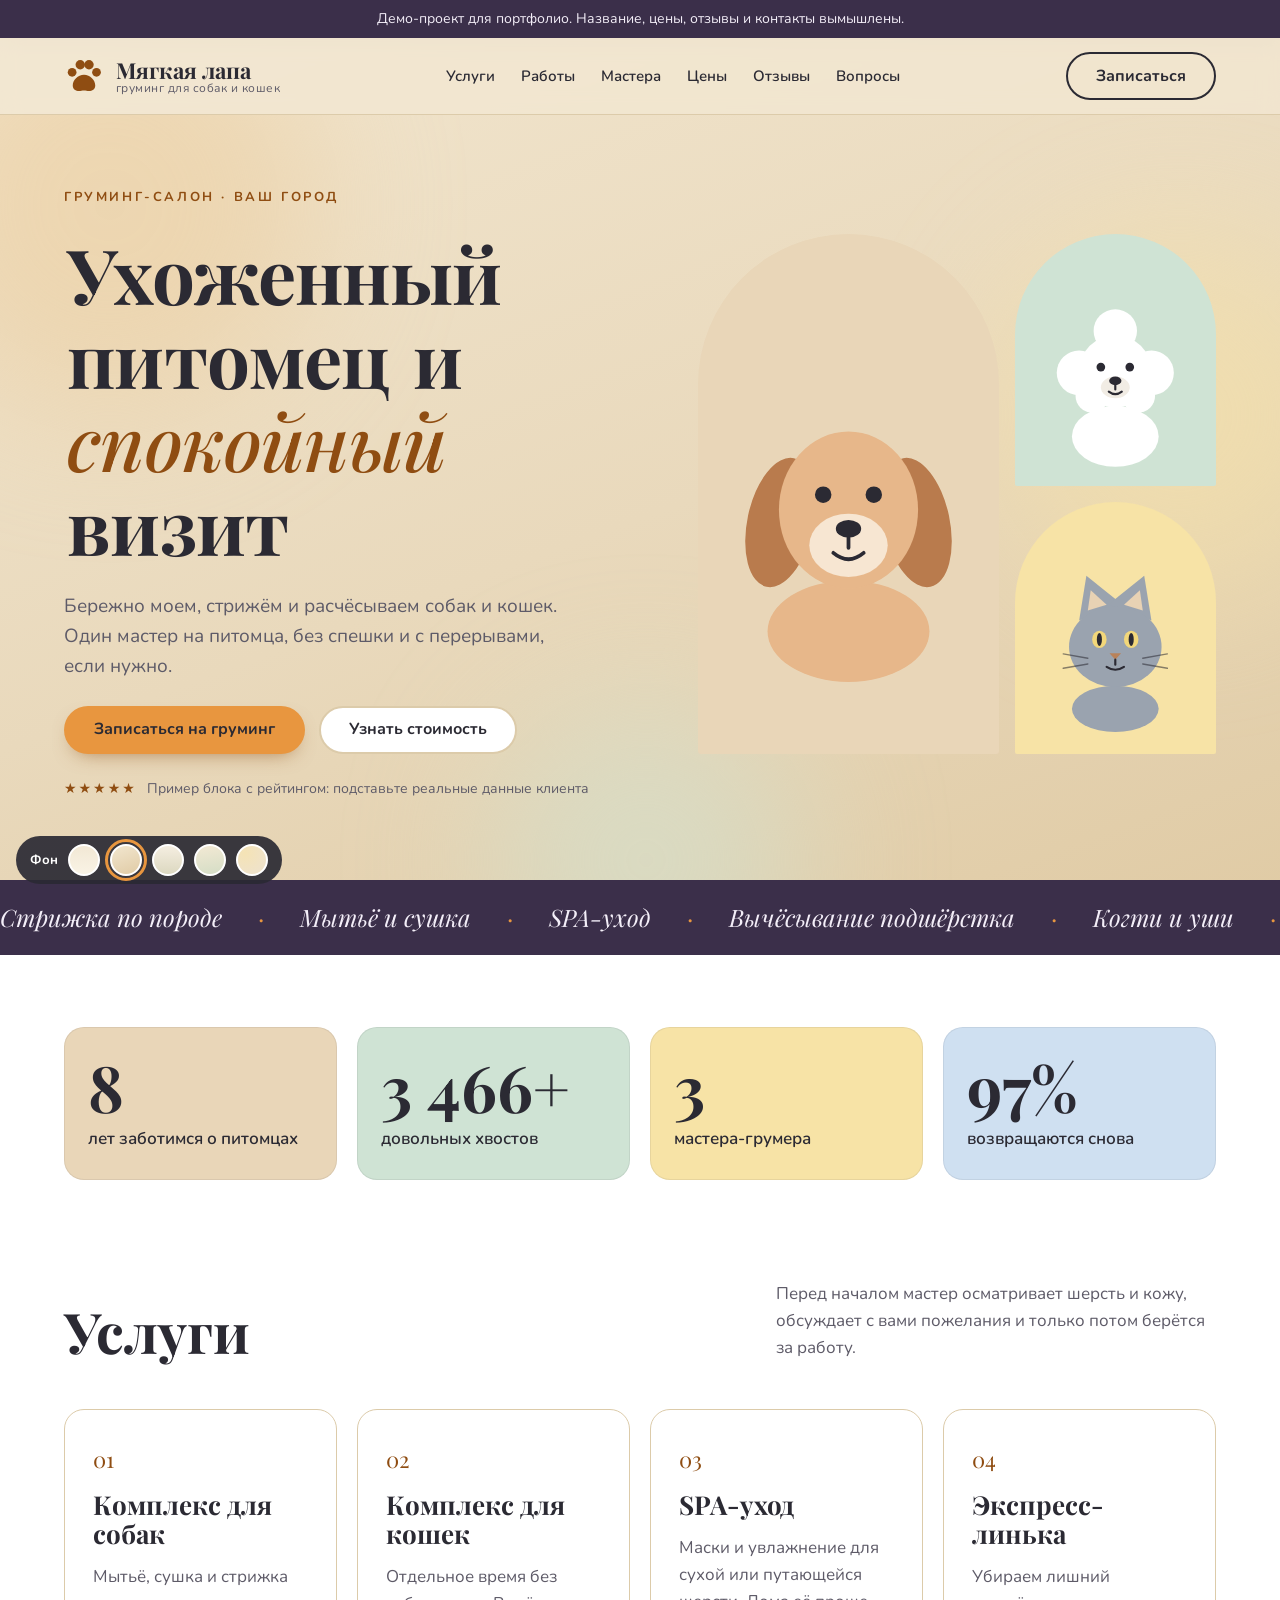
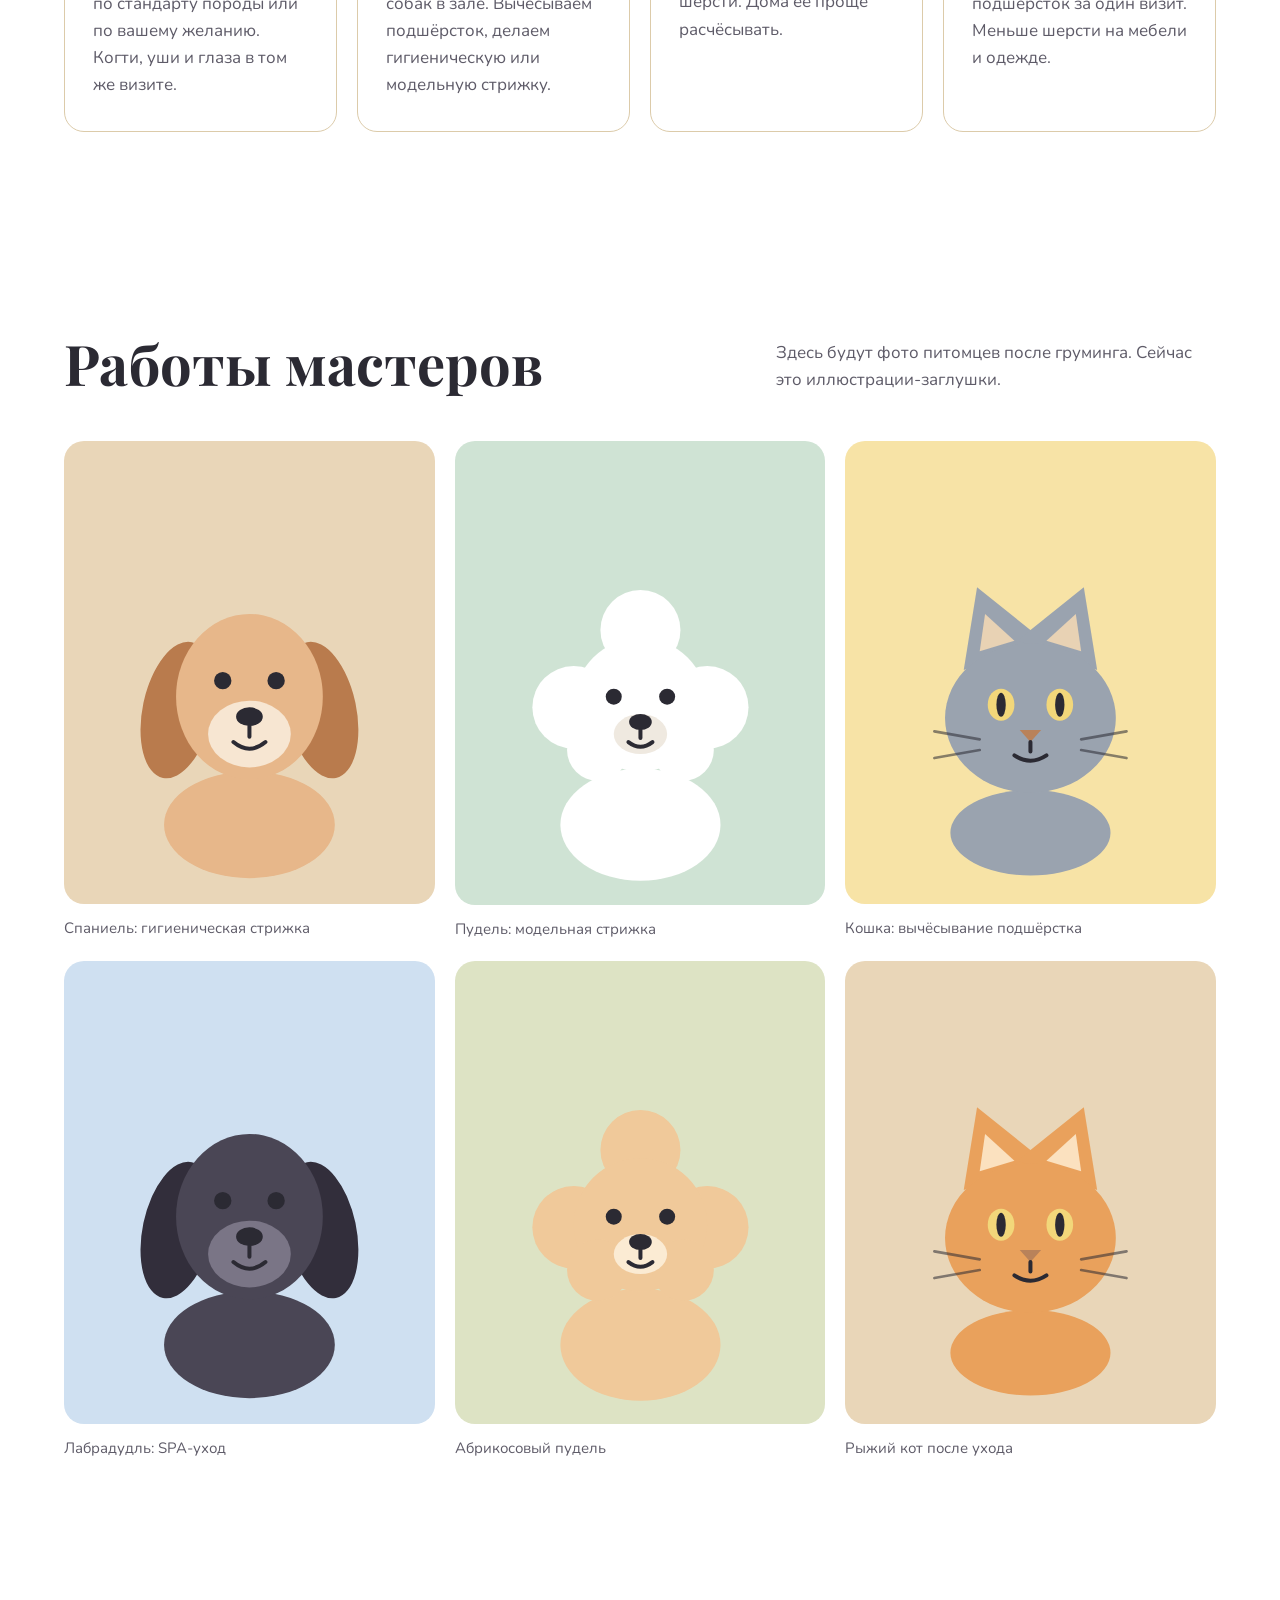
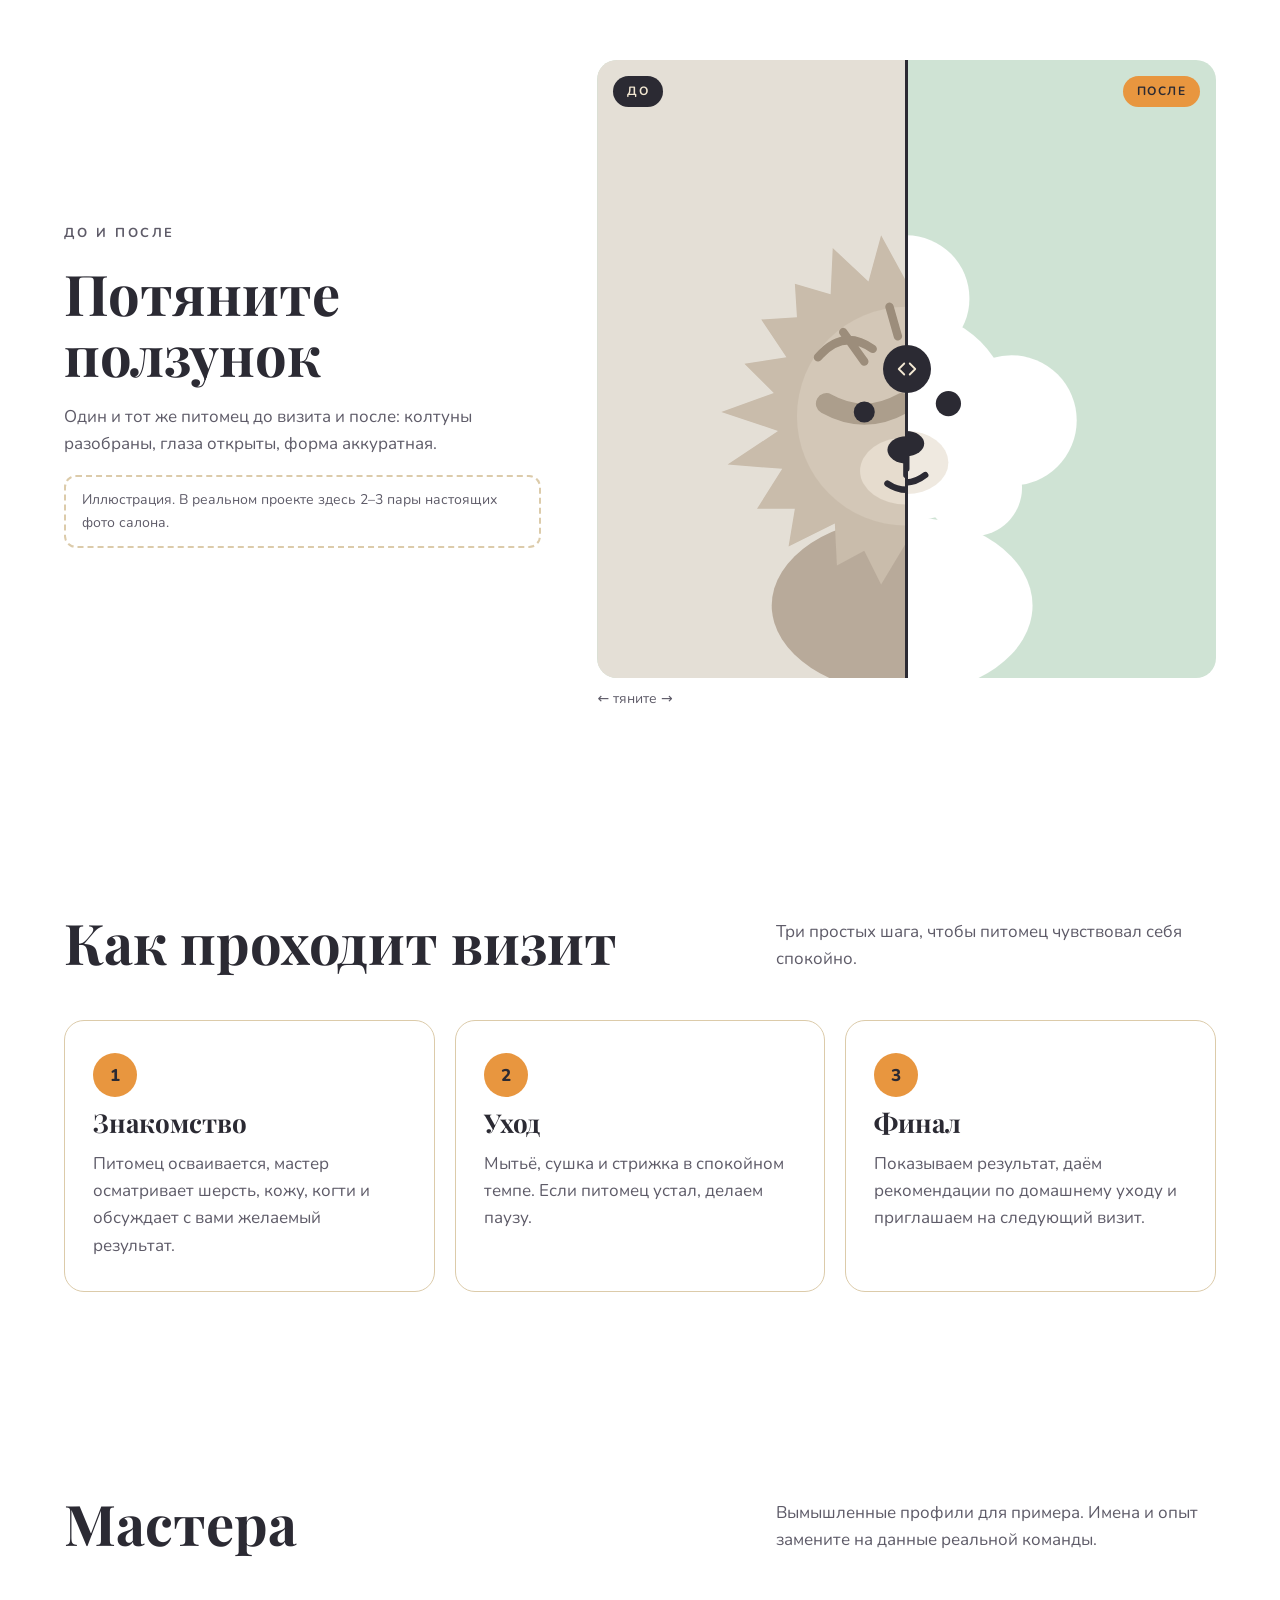
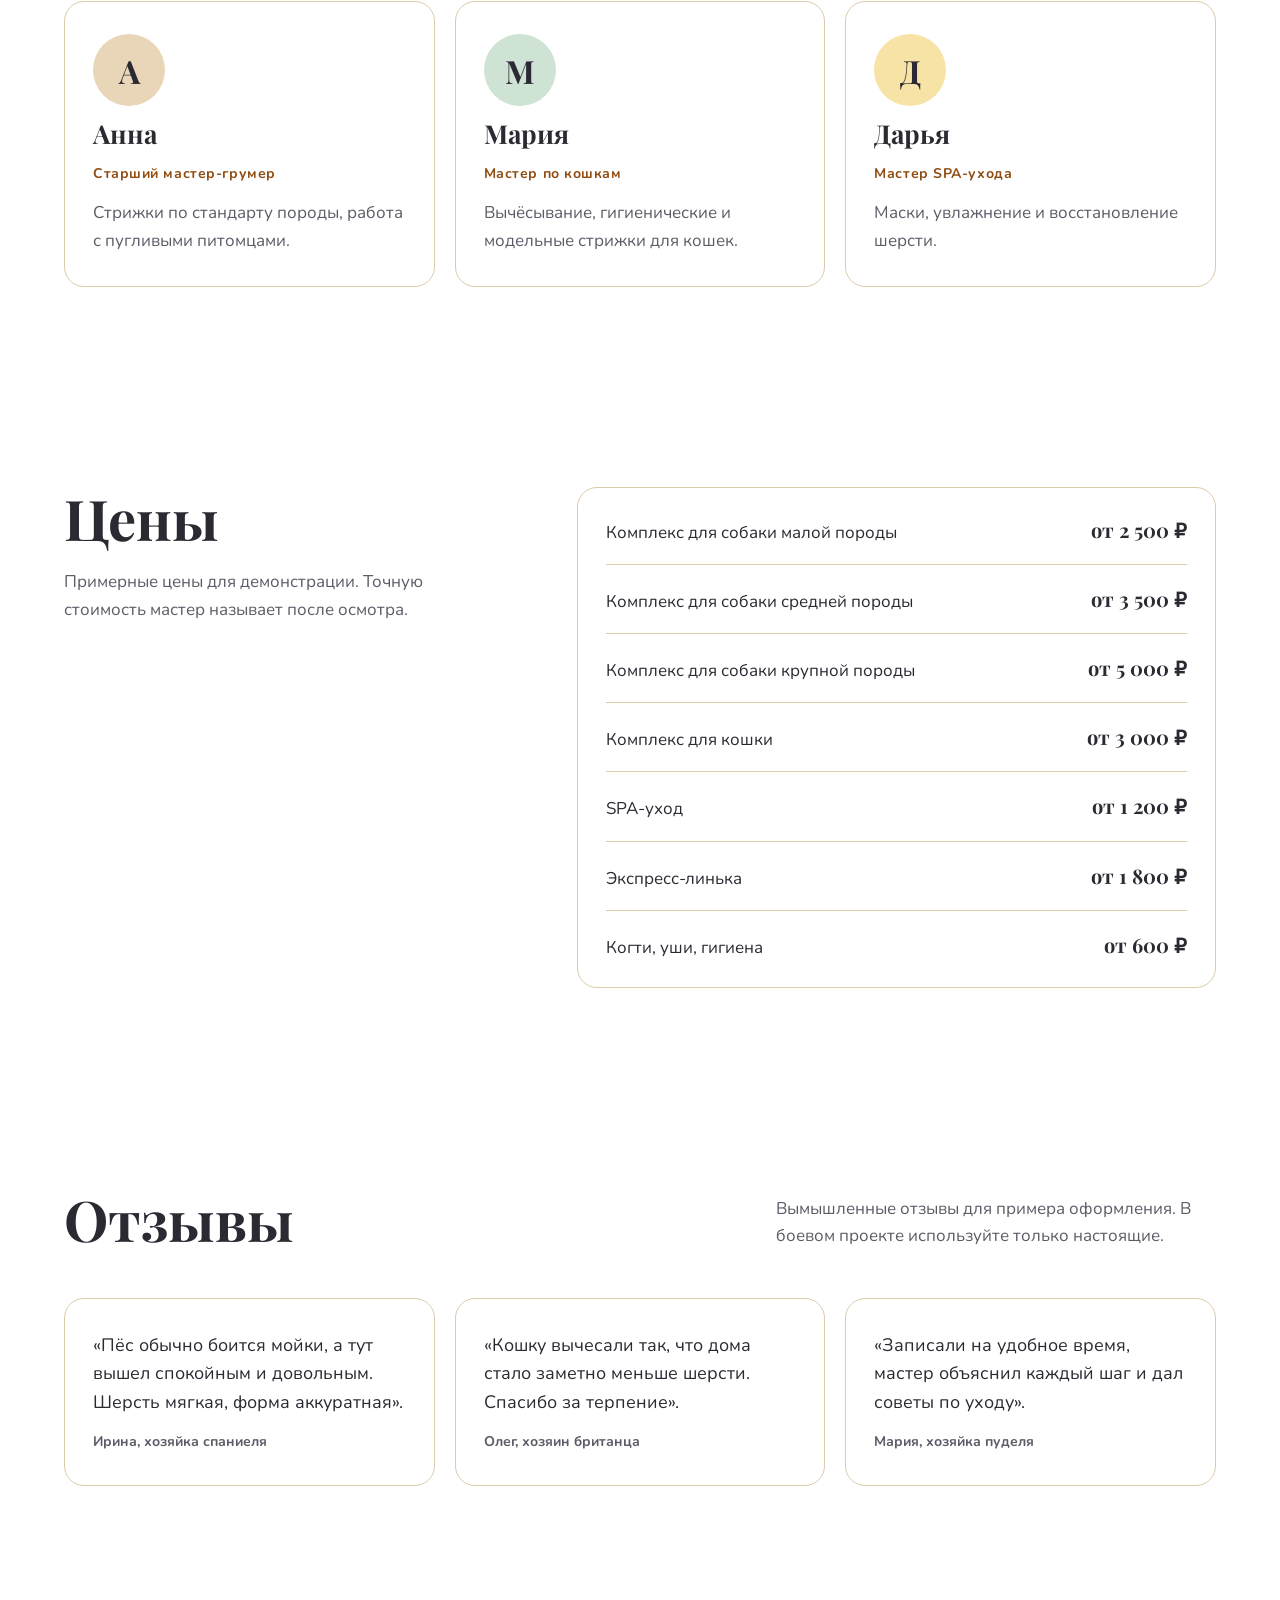
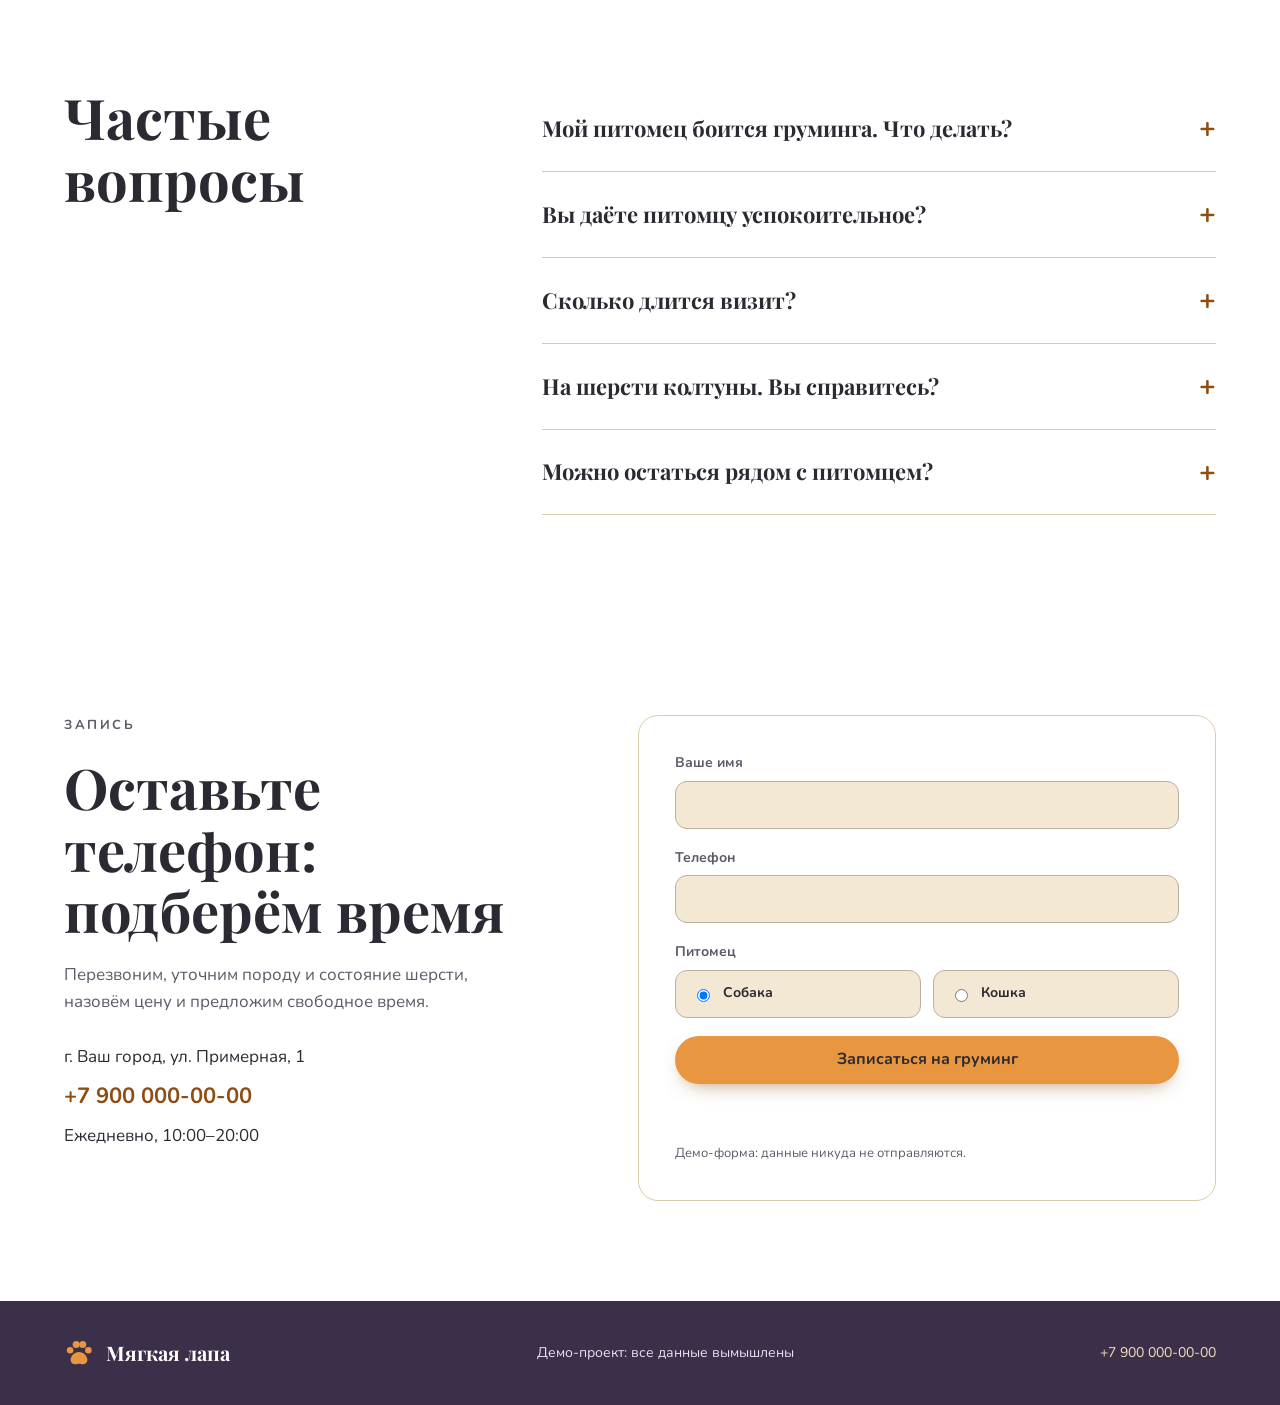
==== demo/index.html @ 80c2db79 "Убрать розовые оттенки: бежевая гамма, янтарный акцент, новые варианты фона Co-Authored-By: Claude S" ====
<!doctype html>
<html lang="ru">
<head>
<meta charset="utf-8">
<meta name="viewport" content="width=device-width, initial-scale=1">
<title>Мягкая лапа — груминг-салон (демо-проект)</title>
<meta name="description" content="Демо-проект: лендинг груминг-салона для собак и кошек. Все названия, цены и контакты вымышлены.">
<link rel="preconnect" href="https://fonts.googleapis.com">
<link rel="preconnect" href="https://fonts.gstatic.com" crossorigin>
<link href="https://fonts.googleapis.com/css2?family=Nunito:wght@400;600;700&family=Playfair+Display:ital,wght@0,500;0,700;1,500&display=swap" rel="stylesheet">
<script>document.documentElement.classList.add('js')</script>
<link rel="stylesheet" href="style.css">
</head>
<body>

<!-- Иллюстрации питомцев: подставьте свои фото вместо <svg><use> -->
<svg width="0" height="0" style="position:absolute" aria-hidden="true" focusable="false">
  <defs>
    <symbol id="pet-dog" viewBox="0 0 200 200">
      <ellipse cx="100" cy="192" rx="64" ry="40" style="fill:var(--fur)"/>
      <ellipse cx="46" cy="106" rx="26" ry="52" transform="rotate(12 46 106)" style="fill:var(--ear)"/>
      <ellipse cx="154" cy="106" rx="26" ry="52" transform="rotate(-12 154 106)" style="fill:var(--ear)"/>
      <ellipse cx="100" cy="96" rx="55" ry="62" style="fill:var(--fur)"/>
      <ellipse cx="100" cy="124" rx="31" ry="25" style="fill:var(--muzzle)"/>
      <circle class="eye" cx="80" cy="84" r="6.5" fill="#2B2A33"/>
      <circle class="eye" cx="120" cy="84" r="6.5" fill="#2B2A33"/>
      <ellipse cx="100" cy="111" rx="10" ry="7" fill="#2B2A33"/>
      <path d="M100 118v8M88 130q12 10 24 0" stroke="#2B2A33" stroke-width="3" fill="none" stroke-linecap="round"/>
    </symbol>

    <symbol id="pet-fluffy" viewBox="0 0 200 200">
      <ellipse cx="100" cy="192" rx="60" ry="42" style="fill:var(--fur)"/>
      <circle cx="50" cy="104" r="31" style="fill:var(--fur)"/>
      <circle cx="150" cy="104" r="31" style="fill:var(--fur)"/>
      <circle cx="100" cy="46" r="30" style="fill:var(--fur)"/>
      <circle cx="100" cy="102" r="50" style="fill:var(--fur)"/>
      <circle cx="68" cy="136" r="23" style="fill:var(--fur)"/>
      <circle cx="132" cy="136" r="23" style="fill:var(--fur)"/>
      <ellipse cx="100" cy="124" rx="20" ry="15" style="fill:var(--muzzle)"/>
      <circle class="eye" cx="80" cy="96" r="6" fill="#2B2A33"/>
      <circle class="eye" cx="120" cy="96" r="6" fill="#2B2A33"/>
      <ellipse cx="100" cy="115" rx="8.5" ry="6" fill="#2B2A33"/>
      <path d="M100 121v6M91 130q9 7 18 0" stroke="#2B2A33" stroke-width="3" fill="none" stroke-linecap="round"/>
    </symbol>

    <symbol id="pet-cat" viewBox="0 0 200 200">
      <ellipse cx="100" cy="198" rx="60" ry="32" style="fill:var(--fur)"/>
      <polygon points="50,76 60,14 110,54" style="fill:var(--fur)"/>
      <polygon points="150,76 140,14 90,54" style="fill:var(--fur)"/>
      <polygon points="62,62 66,34 88,54" style="fill:var(--muzzle)"/>
      <polygon points="138,62 134,34 112,54" style="fill:var(--muzzle)"/>
      <ellipse cx="100" cy="112" rx="64" ry="56" style="fill:var(--fur)"/>
      <ellipse class="eye" cx="78" cy="102" rx="10" ry="12" fill="#F2D77A"/>
      <ellipse class="eye" cx="122" cy="102" rx="10" ry="12" fill="#F2D77A"/>
      <ellipse class="eye" cx="78" cy="102" rx="3.5" ry="9" fill="#2B2A33"/>
      <ellipse class="eye" cx="122" cy="102" rx="3.5" ry="9" fill="#2B2A33"/>
      <polygon points="92,121 108,121 100,130" fill="#B9825A"/>
      <path d="M100 130v7M88 140q12 8 24 0" stroke="#2B2A33" stroke-width="3" fill="none" stroke-linecap="round"/>
      <path d="M62 128l-34-6M62 136l-34 6M138 128l34-6M138 136l34 6" stroke="#2B2A33" stroke-width="2" stroke-linecap="round" opacity=".55"/>
    </symbol>

    <!-- «До»: тот же пёсик, но лохматый и со спутанной шерстью -->
    <symbol id="pet-messy" viewBox="0 0 200 200">
      <ellipse cx="100" cy="192" rx="64" ry="42" fill="#B8AA9A"/>
      <polygon points="182,100 162,109 182,124 156,126 171,146 149,142 152,160 136,156 133,172 118,163 111,179 100,162 88,182 80,166 67,173 66,153 44,164 47,146 29,146 41,127 15,125 39,109 12,100 37,91 23,77 43,74 31,56 48,55 47,39 64,44 65,22 82,38 88,16 100,38 111,21 118,39 136,22 135,45 154,38 151,56 170,55 158,73 183,76 167,90" fill="#C9BCAB"/>
      <circle cx="100" cy="102" r="52" fill="#D3C7B7"/>
      <path d="M58 74q12-14 26-4M116 66q16-8 26 6M70 62l10 14M130 60l-8 16M92 50l4 14" stroke="#9C8D7B" stroke-width="4" fill="none" stroke-linecap="round"/>
      <ellipse cx="100" cy="128" rx="22" ry="16" fill="#E6DCCE"/>
      <path d="M62 96q18 10 36 0M104 96q18 10 36 0" stroke="#9C8D7B" stroke-width="10" fill="none" stroke-linecap="round" opacity=".7"/>
      <circle class="eye" cx="80" cy="100" r="5" fill="#2B2A33"/>
      <circle class="eye" cx="120" cy="100" r="5" fill="#2B2A33"/>
      <ellipse cx="100" cy="118" rx="9" ry="6.5" fill="#2B2A33"/>
      <path d="M100 124v6M91 134q9 6 18 0" stroke="#2B2A33" stroke-width="3" fill="none" stroke-linecap="round"/>
    </symbol>

    <symbol id="icon-paw" viewBox="0 0 64 64">
      <circle cx="13" cy="26" r="7"/><circle cx="26" cy="14" r="7.5"/><circle cx="40" cy="14" r="7.5"/><circle cx="52" cy="26" r="7"/>
      <path d="M32 30c-10 0-18 9-18 17 0 6 5 9 10 9 3 0 5-1 8-1s5 1 8 1c5 0 10-3 10-9 0-8-8-17-18-17z"/>
    </symbol>
  </defs>
</svg>

<div class="progress" id="progress" aria-hidden="true"></div>
<div class="demo-bar" role="note">Демо-проект для портфолио. Название, цены, отзывы и контакты вымышлены.</div>

<header class="site-header">
  <div class="container header-row">
    <a class="brand" href="#top" aria-label="Мягкая лапа — на главную">
      <svg class="brand-mark" width="40" height="40" aria-hidden="true"><use href="#icon-paw"/></svg>
      <span class="brand-text"><strong>Мягкая лапа</strong><small>груминг для собак и кошек</small></span>
    </a>
    <nav class="main-nav" aria-label="Основное меню">
      <a href="#services">Услуги</a>
      <a href="#gallery">Работы</a>
      <a href="#masters">Мастера</a>
      <a href="#prices">Цены</a>
      <a href="#reviews">Отзывы</a>
      <a href="#faq">Вопросы</a>
    </nav>
    <a class="btn btn-outline" href="#booking">Записаться</a>
  </div>
</header>

<main id="top">

<section class="hero">
  <div class="blobs" aria-hidden="true"><i></i><i></i><i></i></div>
  <div class="paws" aria-hidden="true"><svg class="paw p1"><use href="#icon-paw"/></svg><svg class="paw p2"><use href="#icon-paw"/></svg><svg class="paw p3"><use href="#icon-paw"/></svg><svg class="paw p4"><use href="#icon-paw"/></svg><svg class="paw p5"><use href="#icon-paw"/></svg></div>
  <div class="container hero-grid">
    <div class="hero-text">
      <p class="eyebrow">Груминг-салон · Ваш город</p>
      <h1 aria-label="Ухоженный питомец и спокойный визит"><span class="w" style="--i:0"><span>Ухоженный</span></span> <span class="w" style="--i:1"><span>питомец</span></span> <span class="w" style="--i:2"><span>и</span></span> <span class="w" style="--i:3"><em><span>спокойный</span></em></span> <span class="w" style="--i:4"><span>визит</span></span></h1>
      <p class="lead">Бережно моем, стрижём и расчёсываем собак и кошек. Один мастер на питомца, без спешки и с перерывами, если нужно.</p>
      <div class="hero-actions">
        <a class="btn btn-primary btn-pulse" href="#booking">Записаться на груминг</a>
        <a class="btn btn-ghost" href="#prices">Узнать стоимость</a>
      </div>
      <p class="rating"><span aria-hidden="true">★★★★★</span> Пример блока с рейтингом: подставьте реальные данные клиента</p>
    </div>
    <div class="hero-art" aria-hidden="true">
      <div class="arch arch-big" style="--bg:#E9D6B8;--fur:#E7B78A;--ear:#B97B4D;--muzzle:#F7E6D2"><svg><use href="#pet-dog"/></svg></div>
      <div class="arch arch-sm a1" style="--bg:#CFE3D4;--fur:#FFFFFF;--muzzle:#F1ECE4"><svg><use href="#pet-fluffy"/></svg></div>
      <div class="arch arch-sm a2" style="--bg:#F7E3A6;--fur:#9AA3AF;--muzzle:#E8D2B4"><svg><use href="#pet-cat"/></svg></div>
    </div>
  </div>
</section>

<div class="ticker" aria-hidden="true">
  <div class="ticker-track">
    <span>Стрижка по породе</span><i>·</i><span>Мытьё и сушка</span><i>·</i><span>SPA-уход</span><i>·</i><span>Вычёсывание подшёрстка</span><i>·</i><span>Когти и уши</span><i>·</i><span>Собаки и кошки</span><i>·</i>
    <span>Стрижка по породе</span><i>·</i><span>Мытьё и сушка</span><i>·</i><span>SPA-уход</span><i>·</i><span>Вычёсывание подшёрстка</span><i>·</i><span>Когти и уши</span><i>·</i><span>Собаки и кошки</span><i>·</i>
  </div>
</div>


<section class="stats" aria-label="Салон в цифрах">
  <div class="container stats-grid">
    <div class="stat reveal" style="--bg:#E9D6B8"><b data-count="8">8</b><span>лет заботимся о питомцах</span></div>
    <div class="stat reveal" style="--bg:#CFE3D4"><b data-count="3500" data-suffix="+">3500+</b><span>довольных хвостов</span></div>
    <div class="stat reveal" style="--bg:#F7E3A6"><b data-count="3">3</b><span>мастера-грумера</span></div>
    <div class="stat reveal" style="--bg:#CFE0F1"><b data-count="98" data-suffix="%">98%</b><span>возвращаются снова</span></div>
  </div>
</section>

<section id="services" class="section">
  <div class="container">
    <div class="section-head reveal">
      <h2>Услуги</h2>
      <p>Перед началом мастер осматривает шерсть и кожу, обсуждает с вами пожелания и только потом берётся за работу.</p>
    </div>
    <div class="cards">
      <article class="card tilt reveal"><span class="card-num">01</span><h3>Комплекс для собак</h3><p>Мытьё, сушка и стрижка по стандарту породы или по вашему желанию. Когти, уши и глаза в том же визите.</p></article>
      <article class="card tilt reveal"><span class="card-num">02</span><h3>Комплекс для кошек</h3><p>Отдельное время без собак в зале. Вычёсываем подшёрсток, делаем гигиеническую или модельную стрижку.</p></article>
      <article class="card tilt reveal"><span class="card-num">03</span><h3>SPA-уход</h3><p>Маски и увлажнение для сухой или путающейся шерсти. Дома её проще расчёсывать.</p></article>
      <article class="card tilt reveal"><span class="card-num">04</span><h3>Экспресс-линька</h3><p>Убираем лишний подшёрсток за один визит. Меньше шерсти на мебели и одежде.</p></article>
    </div>
  </div>
</section>

<section id="gallery" class="section section-tint">
  <div class="container">
    <div class="section-head reveal">
      <h2>Работы мастеров</h2>
      <p>Здесь будут фото питомцев после груминга. Сейчас это иллюстрации-заглушки.</p>
    </div>
    <div class="gallery">
      <figure class="work reveal"><div class="work-img tilt" style="--bg:#E9D6B8;--fur:#E7B78A;--ear:#B97B4D;--muzzle:#F7E6D2"><svg role="img" aria-label="Иллюстрация: рыжий спаниель"><use href="#pet-dog"/></svg></div><figcaption>Спаниель: гигиеническая стрижка</figcaption></figure>
      <figure class="work reveal"><div class="work-img tilt" style="--bg:#CFE3D4;--fur:#FFFFFF;--muzzle:#EFE9E0"><svg role="img" aria-label="Иллюстрация: белый пудель"><use href="#pet-fluffy"/></svg></div><figcaption>Пудель: модельная стрижка</figcaption></figure>
      <figure class="work reveal"><div class="work-img tilt" style="--bg:#F7E3A6;--fur:#9AA3AF;--muzzle:#E8D2B4"><svg role="img" aria-label="Иллюстрация: серая кошка"><use href="#pet-cat"/></svg></div><figcaption>Кошка: вычёсывание подшёрстка</figcaption></figure>
      <figure class="work reveal"><div class="work-img tilt" style="--bg:#CFE0F1;--fur:#4A4655;--ear:#322E3B;--muzzle:#7A7586"><svg role="img" aria-label="Иллюстрация: чёрный пёс"><use href="#pet-dog"/></svg></div><figcaption>Лабрадудль: SPA-уход</figcaption></figure>
      <figure class="work reveal"><div class="work-img tilt" style="--bg:#DDE3C4;--fur:#F0C99A;--muzzle:#FBEBD3"><svg role="img" aria-label="Иллюстрация: абрикосовый пудель"><use href="#pet-fluffy"/></svg></div><figcaption>Абрикосовый пудель</figcaption></figure>
      <figure class="work reveal"><div class="work-img tilt" style="--bg:#E9D6B8;--fur:#E9A15C;--muzzle:#FBE1BF"><svg role="img" aria-label="Иллюстрация: рыжая кошка"><use href="#pet-cat"/></svg></div><figcaption>Рыжий кот после ухода</figcaption></figure>
    </div>
  </div>
</section>

<section id="before-after" class="section">
  <div class="container ba-grid">
    <div class="ba-text reveal">
      <p class="eyebrow">До и после</p>
      <h2>Потяните ползунок</h2>
      <p>Один и тот же питомец до визита и после: колтуны разобраны, глаза открыты, форма аккуратная.</p>
      <p class="note">Иллюстрация. В реальном проекте здесь 2–3 пары настоящих фото салона.</p>
    </div>
    <div class="ba-wrap reveal">
      <div class="ba" id="ba">
        <div class="ba-layer" style="--bg:#CFE3D4;--fur:#FFFFFF;--muzzle:#EFE9E0"><svg aria-hidden="true"><use href="#pet-fluffy"/></svg></div>
        <span class="ba-tag ba-tag-after">После</span>
        <div class="ba-layer ba-before" id="ba-before" style="--bg:#E4DFD6"><svg aria-hidden="true"><use href="#pet-messy"/></svg></div>
        <span class="ba-tag ba-tag-before">До</span>
        <div class="ba-handle" id="ba-handle" aria-hidden="true"><span><svg width="22" height="22" viewBox="0 0 24 24" fill="none" stroke="currentColor" stroke-width="2" stroke-linecap="round" stroke-linejoin="round"><path d="M9 6l-6 6 6 6"/><path d="M15 6l6 6-6 6"/></svg></span></div>
        <input type="range" id="ba-range" min="0" max="100" value="50" aria-label="Сравнить до и после">
      </div>
      <p class="hint">← тяните →</p>
    </div>
  </div>
</section>

<section id="approach" class="section section-tint">
  <div class="container">
    <div class="section-head reveal">
      <h2>Как проходит визит</h2>
      <p>Три простых шага, чтобы питомец чувствовал себя спокойно.</p>
    </div>
    <ol class="steps">
      <li class="reveal"><span class="step-n">1</span><h3>Знакомство</h3><p>Питомец осваивается, мастер осматривает шерсть, кожу, когти и обсуждает с вами желаемый результат.</p></li>
      <li class="reveal"><span class="step-n">2</span><h3>Уход</h3><p>Мытьё, сушка и стрижка в спокойном темпе. Если питомец устал, делаем паузу.</p></li>
      <li class="reveal"><span class="step-n">3</span><h3>Финал</h3><p>Показываем результат, даём рекомендации по домашнему уходу и приглашаем на следующий визит.</p></li>
    </ol>
  </div>
</section>

<section id="masters" class="section">
  <div class="container">
    <div class="section-head reveal">
      <h2>Мастера</h2>
      <p>Вымышленные профили для примера. Имена и опыт замените на данные реальной команды.</p>
    </div>
    <div class="cards cards-3">
      <article class="person tilt reveal"><div class="avatar" style="--bg:#E9D6B8">А</div><h3>Анна</h3><p class="role">Старший мастер-грумер</p><p>Стрижки по стандарту породы, работа с пугливыми питомцами.</p></article>
      <article class="person tilt reveal"><div class="avatar" style="--bg:#CFE3D4">М</div><h3>Мария</h3><p class="role">Мастер по кошкам</p><p>Вычёсывание, гигиенические и модельные стрижки для кошек.</p></article>
      <article class="person tilt reveal"><div class="avatar" style="--bg:#F7E3A6">Д</div><h3>Дарья</h3><p class="role">Мастер SPA-ухода</p><p>Маски, увлажнение и восстановление шерсти.</p></article>
    </div>
  </div>
</section>

<section id="prices" class="section section-tint">
  <div class="container prices-grid">
    <div class="section-head reveal">
      <h2>Цены</h2>
      <p>Примерные цены для демонстрации. Точную стоимость мастер называет после осмотра.</p>
    </div>
    <div class="price-list reveal">
      <div class="price-row"><span>Комплекс для собаки малой породы</span><b>от 2 500 ₽</b></div>
      <div class="price-row"><span>Комплекс для собаки средней породы</span><b>от 3 500 ₽</b></div>
      <div class="price-row"><span>Комплекс для собаки крупной породы</span><b>от 5 000 ₽</b></div>
      <div class="price-row"><span>Комплекс для кошки</span><b>от 3 000 ₽</b></div>
      <div class="price-row"><span>SPA-уход</span><b>от 1 200 ₽</b></div>
      <div class="price-row"><span>Экспресс-линька</span><b>от 1 800 ₽</b></div>
      <div class="price-row"><span>Когти, уши, гигиена</span><b>от 600 ₽</b></div>
    </div>
  </div>
</section>

<section id="reviews" class="section">
  <div class="container">
    <div class="section-head reveal">
      <h2>Отзывы</h2>
      <p>Вымышленные отзывы для примера оформления. В боевом проекте используйте только настоящие.</p>
    </div>
    <div class="cards cards-3">
      <blockquote class="review tilt reveal"><p>«Пёс обычно боится мойки, а тут вышел спокойным и довольным. Шерсть мягкая, форма аккуратная».</p><footer>Ирина, хозяйка спаниеля</footer></blockquote>
      <blockquote class="review tilt reveal"><p>«Кошку вычесали так, что дома стало заметно меньше шерсти. Спасибо за терпение».</p><footer>Олег, хозяин британца</footer></blockquote>
      <blockquote class="review tilt reveal"><p>«Записали на удобное время, мастер объяснил каждый шаг и дал советы по уходу».</p><footer>Мария, хозяйка пуделя</footer></blockquote>
    </div>
  </div>
</section>

<section id="faq" class="section section-tint">
  <div class="container faq-grid">
    <div class="section-head reveal">
      <h2>Частые вопросы</h2>
    </div>
    <div class="faq reveal">
      <details><summary>Мой питомец боится груминга. Что делать?<span class="plus" aria-hidden="true">+</span></summary><p>Скажите об этом при записи. Мастер работает в спокойном темпе и делает паузы. Для пугливых питомцев можно сначала прийти познакомиться с залом.</p></details>
      <details><summary>Вы даёте питомцу успокоительное?<span class="plus" aria-hidden="true">+</span></summary><p>Нет. Если питомец сильно нервничает, мы остановимся и предложим перенести уход.</p></details>
      <details><summary>Сколько длится визит?<span class="plus" aria-hidden="true">+</span></summary><p>Зависит от породы, размера и состояния шерсти. Примерное время назовём при записи.</p></details>
      <details><summary>На шерсти колтуны. Вы справитесь?<span class="plus" aria-hidden="true">+</span></summary><p>Мастер оценит их при осмотре. Если расчесать без боли не получится, предложим короткую стрижку и заранее скажем стоимость.</p></details>
      <details><summary>Можно остаться рядом с питомцем?<span class="plus" aria-hidden="true">+</span></summary><p>На первом визите можно, если питомцу так спокойнее. Обсудим это при записи.</p></details>
    </div>
  </div>
</section>

<section id="booking" class="section">
  <div class="container booking-grid">
    <div class="booking-text reveal">
      <p class="eyebrow">Запись</p>
      <h2>Оставьте телефон: подберём время</h2>
      <p>Перезвоним, уточним породу и состояние шерсти, назовём цену и предложим свободное время.</p>
      <ul class="contacts">
        <li>г. Ваш город, ул. Примерная, 1</li>
        <li><a href="tel:+79000000000">+7 900 000-00-00</a></li>
        <li>Ежедневно, 10:00–20:00</li>
      </ul>
    </div>
    <form class="form reveal" id="booking-form" novalidate>
      <label>Ваше имя<input type="text" name="name" autocomplete="name"></label>
      <label>Телефон<input type="tel" name="phone" autocomplete="tel" required></label>
      <fieldset>
        <legend>Питомец</legend>
        <div class="radios">
          <label><input type="radio" name="pet" value="dog" checked> Собака</label>
          <label><input type="radio" name="pet" value="cat"> Кошка</label>
        </div>
      </fieldset>
      <button class="btn btn-primary" type="submit">Записаться на груминг</button>
      <p class="form-status" id="form-status" role="status" aria-live="polite"></p>
      <p class="fine">Демо-форма: данные никуда не отправляются.</p>
    </form>
  </div>
</section>

</main>

<footer class="site-footer">
  <div class="container footer-row">
    <span class="brand brand-footer"><svg width="30" height="30" aria-hidden="true"><use href="#icon-paw"/></svg><strong>Мягкая лапа</strong></span>
    <span>Демо-проект: все данные вымышлены</span>
    <a href="tel:+79000000000">+7 900 000-00-00</a>
  </div>
</footer>

<div class="bg-picker" role="group" aria-label="Выбор фона (временный)">
  <span>Фон</span>
  <button type="button" data-bg="1" aria-label="Фон 1: Овсянка" style="--sw:linear-gradient(180deg,#F2E8D5,#F9F3E5)"></button>
  <button type="button" data-bg="2" aria-label="Фон 2: Латте" style="--sw:linear-gradient(160deg,#F2E6CF,#E0CBA5)"></button>
  <button type="button" data-bg="3" aria-label="Фон 3: Лён" style="--sw:linear-gradient(180deg,#F5EEE1,#DCD8C0)"></button>
  <button type="button" data-bg="4" aria-label="Фон 4: Беж и оливка" style="--sw:linear-gradient(170deg,#F3E9D4,#D4DDC5)"></button>
  <button type="button" data-bg="5" aria-label="Фон 5: Сияние" style="--sw:radial-gradient(circle at 25% 25%,#F5E3B5,#EFE2C8 70%)"></button>
</div>

<script src="script.js"></script>
</body>
</html>
---- demo/style.css ----
:root {
  --cream: #F3E8D3;
  --tint: rgba(255, 255, 255, .4);
  --page-bg: linear-gradient(160deg, #F2E6CF 0%, #E9D9BC 55%, #E0CBA5 100%);
  --paper: #FFFFFF;
  --ink: #2B2A33;
  --muted: #5E5B68;
  --line: #DCCBAA;
  --coral: #E8963F;
  --coral-dark: #8F4D12;
  --plum: #3B2F4A;
  --radius: 20px;
  --font-body: 'Nunito', system-ui, -apple-system, 'Segoe UI', sans-serif;
  --font-head: 'Playfair Display', Georgia, serif;
}

/* Варианты фона: бежевая гамма + градиент (переключаются через data-bg на <html>) */
html[data-bg="1"] { --cream: #F5ECDA; --page-bg: linear-gradient(180deg, #F2E8D5 0%, #F9F3E5 50%, #EFE4CE 100%); }
html[data-bg="2"] { --cream: #F3E8D3; --page-bg: linear-gradient(160deg, #F2E6CF 0%, #E9D9BC 55%, #E0CBA5 100%); }
html[data-bg="3"] { --cream: #F5EEE1; --page-bg: linear-gradient(180deg, #F5EEE1 0%, #EBE3D0 55%, #DCD8C0 100%); }
html[data-bg="4"] { --cream: #F3EAD4; --page-bg: linear-gradient(170deg, #F3E9D4 0%, #E7E5CA 55%, #D4DDC5 100%); }
html[data-bg="5"] { --cream: #F2E7CF; --page-bg: radial-gradient(60% 45% at 12% 8%, #F5E3B5 0%, transparent 70%), radial-gradient(50% 40% at 92% 22%, #FBF4E2 0%, transparent 70%), radial-gradient(60% 50% at 70% 95%, #E5E7C8 0%, transparent 70%), #EFE2C8; }

* { box-sizing: border-box; }
html { scroll-behavior: smooth; scroll-padding-top: 80px; }
body {
  margin: 0;
  background: var(--page-bg);
  background-attachment: fixed;
  color: var(--ink);
  font-family: var(--font-body);
  font-size: 17px;
  line-height: 1.6;
  overflow-x: hidden;
}
img, svg { display: block; }
a { color: var(--coral-dark); text-decoration: none; }
a:hover { text-decoration: underline; }
h1, h2, h3 { font-family: var(--font-head); font-weight: 500; line-height: 1.1; margin: 0; }
p { margin: 0; }
:focus-visible { outline: 3px solid var(--plum); outline-offset: 3px; }

.container { max-width: 1200px; margin: 0 auto; padding: 0 24px; }

/* Плашка «демо» */
.demo-bar {
  background: var(--plum);
  color: #F3EEF8;
  text-align: center;
  font-size: 14px;
  padding: 8px 16px;
}

/* Шапка */
.site-header { background: color-mix(in srgb, var(--cream) 72%, transparent); backdrop-filter: blur(10px); -webkit-backdrop-filter: blur(10px); border-bottom: 1px solid var(--line); position: sticky; top: 0; z-index: 10; }
.header-row { display: flex; align-items: center; justify-content: space-between; gap: 20px; padding-top: 14px; padding-bottom: 14px; flex-wrap: wrap; }
.brand { display: inline-flex; align-items: center; gap: 12px; color: var(--ink); }
.brand:hover { text-decoration: none; }
.brand-mark, .brand-footer svg { fill: var(--coral-dark); }
.brand-text { display: flex; flex-direction: column; line-height: 1.1; }
.brand-text strong { font-family: var(--font-head); font-size: 22px; font-weight: 700; }
.brand-text small { font-size: 12px; color: var(--muted); letter-spacing: .04em; }
.main-nav { display: flex; gap: 26px; font-weight: 600; font-size: 15px; }
.main-nav a { color: var(--ink); }
.main-nav a:hover { color: var(--coral-dark); text-decoration: none; }

/* Кнопки */
.btn {
  display: inline-flex; align-items: center; justify-content: center;
  min-height: 48px; padding: 0 28px; border-radius: 999px;
  font: inherit; font-weight: 700; font-size: 16px; cursor: pointer;
  border: 2px solid transparent;
  transition: transform .15s ease, box-shadow .25s ease, background-color .2s ease;
}
.btn:hover { text-decoration: none; transform: translateY(-2px); }
.btn:active { transform: translateY(0) scale(.98); }
.btn-primary { background: var(--coral); color: var(--ink); box-shadow: 0 8px 20px -10px rgba(143, 77, 18, .7); }
.btn-primary:hover { box-shadow: 0 12px 26px -10px rgba(143, 77, 18, .8); }
.btn-outline { border-color: var(--ink); color: var(--ink); background: transparent; }
.btn-outline:hover { background: var(--ink); color: var(--cream); }
.btn-ghost { border-color: var(--line); color: var(--ink); background: var(--paper); }
.btn-ghost:hover { border-color: var(--ink); }

/* Hero */
.hero { padding: 72px 0 80px; }
.hero-grid { display: flex; flex-wrap: wrap; align-items: center; gap: 56px; }
.hero-text { flex: 1 1 440px; min-width: 0; display: flex; flex-direction: column; gap: 24px; }
.eyebrow { font-size: 13px; letter-spacing: .2em; text-transform: uppercase; font-weight: 700; color: var(--coral-dark); }
.hero h1 { font-size: clamp(42px, 6vw, 76px); font-weight: 700; letter-spacing: -.01em; }
.hero h1 em { color: var(--coral-dark); font-style: italic; font-weight: 500; }
.lead { font-size: 19px; color: var(--muted); max-width: 520px; }
.hero-actions { display: flex; flex-wrap: wrap; gap: 14px; }
.rating { font-size: 14px; color: var(--muted); }
.rating span { color: var(--coral-dark); letter-spacing: 2px; margin-right: 6px; }

.hero-art { flex: 1 1 380px; min-width: 0; display: grid; grid-template-columns: 3fr 2fr; grid-template-rows: 1fr 1fr; gap: 16px; height: 520px; }
.arch { background: var(--bg); border-radius: 999px 999px var(--radius) var(--radius); overflow: hidden; display: flex; align-items: flex-end; justify-content: center; padding: 14% 8% 0; }
.arch svg { width: 100%; height: 100%; }
.arch-big { grid-row: 1 / 3; }
.arch-sm { padding: 10% 14% 0; }

/* Бегущая строка */
.ticker { background: var(--plum); color: #F3EEF8; overflow: hidden; padding: 18px 0; }
.ticker-track { display: flex; width: max-content; gap: 36px; font-family: var(--font-head); font-style: italic; font-size: 24px; white-space: nowrap; animation: ticker 45s linear infinite; }
.ticker-track i { color: var(--coral); font-style: normal; }
.ticker:hover .ticker-track { animation-play-state: paused; }
@keyframes ticker { to { transform: translateX(-50%); } }

/* Секции */
.section { padding: 100px 0; }
.section-tint { background: var(--tint); }
.section-head { display: flex; flex-wrap: wrap; justify-content: space-between; align-items: flex-end; gap: 20px 40px; margin-bottom: 48px; }
.section-head h2, .ba-text h2, .booking-text h2 { font-size: clamp(36px, 4.6vw, 56px); font-weight: 700; }
.section-head p { max-width: 440px; color: var(--muted); }

.cards { display: grid; grid-template-columns: repeat(4, minmax(0, 1fr)); gap: 20px; }
.cards-3 { grid-template-columns: repeat(3, minmax(0, 1fr)); }
.card, .person, .review {
  background: var(--paper); border: 1px solid var(--line); border-radius: var(--radius);
  padding: 32px 28px; display: flex; flex-direction: column; gap: 14px;
  transition: transform .3s ease, box-shadow .3s ease;
}
.card:hover, .person:hover, .review:hover { transform: translateY(-5px); box-shadow: 0 22px 34px -26px rgba(43, 42, 51, .5); }
.card-num { font-family: var(--font-head); font-size: 22px; color: var(--coral-dark); }
.card h3, .person h3 { font-size: 26px; font-weight: 700; }
.card p, .person p, .review p { color: var(--muted); }

/* Галерея */
.gallery { display: grid; grid-template-columns: repeat(3, minmax(0, 1fr)); gap: 20px; }
.work { margin: 0; display: flex; flex-direction: column; gap: 12px; }
.work-img { background: var(--bg); border-radius: var(--radius); aspect-ratio: 4 / 5; overflow: hidden; display: flex; align-items: flex-end; justify-content: center; padding: 16% 14% 0; }
.work-img svg { width: 100%; height: 100%; transition: transform .6s cubic-bezier(.2, .8, .2, 1); }
.work:hover .work-img svg { transform: scale(1.06); }
.work figcaption { font-size: 15px; color: var(--muted); }

/* До / после */
.ba-grid { display: flex; flex-wrap: wrap; align-items: center; gap: 56px; }
.ba-text { flex: 1 1 340px; min-width: 0; display: flex; flex-direction: column; gap: 18px; }
.ba-text p { color: var(--muted); }
.note { padding: 12px 16px; border: 2px dashed var(--line); border-radius: 12px; font-size: 14px; }
.ba-wrap { flex: 1.3 1 440px; min-width: 0; }
.ba { position: relative; aspect-ratio: 1 / 1; border-radius: var(--radius); overflow: hidden; user-select: none; }
.ba-layer { position: absolute; inset: 0; background: var(--bg); display: flex; align-items: flex-end; justify-content: center; padding: 14% 16% 0; }
.ba-layer svg { width: 100%; height: 100%; }
.ba-before { clip-path: inset(0 50% 0 0); }
.ba-tag { position: absolute; top: 16px; padding: 6px 14px; border-radius: 999px; font-size: 12px; font-weight: 700; letter-spacing: .12em; text-transform: uppercase; }
.ba-tag-after { right: 16px; background: var(--coral); color: var(--ink); }
.ba-tag-before { left: 16px; background: var(--ink); color: var(--cream); }
.ba-handle { position: absolute; top: 0; bottom: 0; left: 50%; width: 3px; margin-left: -1.5px; background: var(--ink); pointer-events: none; }
.ba-handle span { position: absolute; top: 50%; left: 50%; width: 48px; height: 48px; margin: -24px 0 0 -24px; border-radius: 50%; background: var(--ink); color: var(--cream); display: grid; place-items: center; }
.ba input[type=range] { position: absolute; inset: 0; width: 100%; height: 100%; margin: 0; opacity: 0; cursor: ew-resize; }
.ba:focus-within { outline: 3px solid var(--plum); outline-offset: 3px; }
.hint { margin-top: 10px; font-size: 14px; color: var(--muted); }

/* Шаги */
.steps { list-style: none; margin: 0; padding: 0; display: grid; grid-template-columns: repeat(3, minmax(0, 1fr)); gap: 20px; }
.steps li { background: var(--paper); border: 1px solid var(--line); border-radius: var(--radius); padding: 32px 28px; display: flex; flex-direction: column; gap: 12px; }
.steps h3 { font-size: 26px; font-weight: 700; }
.steps p { color: var(--muted); }
.step-n { width: 44px; height: 44px; border-radius: 50%; background: var(--coral); color: var(--ink); display: grid; place-items: center; font-weight: 800; }

/* Мастера */
.avatar { width: 72px; height: 72px; border-radius: 50%; background: var(--bg); display: grid; place-items: center; font-family: var(--font-head); font-size: 32px; font-weight: 700; }
.role { font-weight: 700; color: var(--coral-dark) !important; font-size: 14px; letter-spacing: .04em; }

/* Цены */
.prices-grid { display: grid; grid-template-columns: minmax(0, 1fr) minmax(0, 1.4fr); gap: 56px; align-items: start; }
.prices-grid .section-head { flex-direction: column; align-items: flex-start; margin: 0; }
.price-list { background: var(--paper); border: 1px solid var(--line); border-radius: var(--radius); padding: 8px 28px; }
.price-row { display: flex; justify-content: space-between; align-items: baseline; gap: 20px; padding: 18px 0; border-bottom: 1px solid var(--line); }
.price-row:last-child { border-bottom: 0; }
.price-row b { white-space: nowrap; font-family: var(--font-head); font-size: 20px; }

/* Отзывы */
.review { margin: 0; justify-content: space-between; }
.review p { color: var(--ink); font-size: 18px; }
.review footer { font-size: 14px; color: var(--muted); font-weight: 700; }

/* FAQ */
.faq-grid { display: grid; grid-template-columns: minmax(0, 1fr) minmax(0, 1.6fr); gap: 56px; align-items: start; }
.faq-grid .section-head { margin: 0; }
.faq details { border-bottom: 1px solid var(--line); }
.faq summary { list-style: none; cursor: pointer; min-height: 48px; padding: 20px 0; display: flex; justify-content: space-between; align-items: center; gap: 20px; font-family: var(--font-head); font-size: 22px; font-weight: 700; }
.faq summary::-webkit-details-marker { display: none; }
.faq .plus { color: var(--coral-dark); font-family: var(--font-body); font-size: 28px; transition: transform .25s ease; }
.faq details[open] .plus { transform: rotate(45deg); }
.faq details p { color: var(--muted); padding: 0 0 20px; }

/* Запись */
.booking-grid { display: flex; flex-wrap: wrap; gap: 56px; }
.booking-text { flex: 1 1 380px; min-width: 0; display: flex; flex-direction: column; gap: 20px; }
.booking-text p { color: var(--muted); max-width: 440px; }
.contacts { list-style: none; margin: 8px 0 0; padding: 0; display: flex; flex-direction: column; gap: 8px; }
.contacts a { font-size: 22px; font-weight: 700; }
.form { flex: 1 1 440px; min-width: 0; display: flex; flex-direction: column; gap: 18px; padding: 36px; background: var(--paper); border: 1px solid var(--line); border-radius: var(--radius); }
.form label { display: flex; flex-direction: column; gap: 6px; font-size: 14px; font-weight: 700; color: var(--muted); }
.form input[type=text], .form input[type=tel] { min-height: 48px; padding: 0 16px; border: 1px solid #BDB19D; border-radius: 12px; background: var(--cream); font: inherit; color: var(--ink); }
.form fieldset { margin: 0; padding: 0; border: 0; }
.form legend { padding: 0 0 6px; font-size: 14px; font-weight: 700; color: var(--muted); }
.radios { display: flex; flex-wrap: wrap; gap: 12px; }
.radios label { flex: 1 1 140px; min-height: 48px; flex-direction: row; align-items: center; gap: 10px; padding: 0 16px; border: 1px solid #BDB19D; border-radius: 12px; background: var(--cream); color: var(--ink); cursor: pointer; }
.form-status { min-height: 1.4em; font-weight: 700; color: var(--coral-dark); }
.fine { font-size: 13px; color: var(--muted); }

/* Подвал */
.site-footer { background: var(--plum); color: #E9E2F2; font-size: 14px; }
.site-footer a { color: #F5DFB8; }
.footer-row { display: flex; flex-wrap: wrap; justify-content: space-between; align-items: center; gap: 16px; padding-top: 36px; padding-bottom: 36px; }
.brand-footer { color: #fff; }
.brand-footer svg { fill: var(--coral); }
.brand-footer strong { font-family: var(--font-head); font-size: 20px; }

/* ===== Анимация ===== */

/* Индикатор прокрутки */
.progress { position: fixed; top: 0; left: 0; right: 0; height: 4px; z-index: 30; background: var(--coral); transform: scaleX(var(--p, 0)); transform-origin: left; }

/* Шапка при прокрутке */
.site-header { transition: box-shadow .3s ease, background-color .3s ease; }
.site-header.scrolled { background: color-mix(in srgb, var(--cream) 88%, transparent); box-shadow: 0 14px 30px -24px rgba(43, 42, 51, .6); }
.header-row { transition: padding .3s ease; }
.site-header.scrolled .header-row { padding-top: 8px; padding-bottom: 8px; }

/* Появление блоков при прокрутке (ступенчато через --d) */
.js .reveal {
  opacity: 0; translate: 0 40px; scale: .97;
  transition: opacity .8s ease var(--d, 0ms), translate .9s cubic-bezier(.2, .8, .2, 1) var(--d, 0ms), scale .9s cubic-bezier(.2, .8, .2, 1) var(--d, 0ms), transform .3s ease, box-shadow .3s ease;
}
.js .reveal.in { opacity: 1; translate: 0 0; scale: 1; }

/* Первый экран: слова заголовка, текст, арки */
.hero { position: relative; overflow: hidden; }
.hero .container { position: relative; z-index: 1; }
.w { display: inline-block; overflow: hidden; vertical-align: bottom; padding: 0 .04em .12em; margin-bottom: -.12em; }
.w > span, .w > em > span { display: inline-block; transform: translateY(115%); animation: wordUp .9s cubic-bezier(.2, .8, .2, 1) forwards; animation-delay: calc(var(--i) * .1s + .15s); }
.hero-text > :not(h1) { animation: fadeUp .8s ease backwards; }
.hero-text > :nth-child(1) { animation-delay: .05s; }
.hero-text > :nth-child(3) { animation-delay: .65s; }
.hero-text > :nth-child(4) { animation-delay: .8s; }
.hero-text > :nth-child(5) { animation-delay: .95s; }
@keyframes wordUp { to { transform: none; } }
@keyframes fadeUp { from { opacity: 0; transform: translateY(18px); } }

.arch { animation: popIn 1s cubic-bezier(.2, .8, .2, 1) backwards, float 6s ease-in-out 1.1s infinite; }
.arch-big { animation-delay: .2s, 1.3s; animation-duration: 1s, 7s; }
.arch.a1 { animation-delay: .4s, 1.5s; animation-duration: 1s, 5.5s; }
.arch.a2 { animation-delay: .6s, 1.9s; animation-duration: 1s, 6.5s; animation-direction: normal, reverse; }
.arch svg { transform-origin: 50% 100%; animation: sway 5s ease-in-out infinite; }
.a1 svg { animation-delay: -1.5s; }
.a2 svg { animation-delay: -3s; }
@keyframes popIn { from { opacity: 0; transform: translateY(50px) scale(.9); } }
@keyframes float { 0%, 100% { transform: translateY(0); } 50% { transform: translateY(-14px); } }
@keyframes sway { 0%, 100% { transform: rotate(-2.5deg); } 50% { transform: rotate(2.5deg); } }

/* Мягкие пятна и лапки на фоне */
.blobs i { position: absolute; border-radius: 50%; filter: blur(70px); opacity: .5; animation: drift 16s ease-in-out infinite alternate; }
.blobs i:nth-child(1) { width: 420px; height: 420px; background: #EBCB9A; top: -120px; left: -100px; }
.blobs i:nth-child(2) { width: 360px; height: 360px; background: #F7E3A6; top: 120px; right: -80px; animation-delay: -5s; }
.blobs i:nth-child(3) { width: 320px; height: 320px; background: #CFE3D4; bottom: -140px; left: 38%; animation-delay: -9s; }
@keyframes drift { to { transform: translate(60px, 40px) scale(1.15); } }
.paws { position: absolute; inset: 0; pointer-events: none; }
.paw { position: absolute; width: 34px; height: 34px; fill: var(--coral); opacity: 0; animation: rise 14s linear infinite; }
.p1 { left: 6%;  animation-delay: 0s; }
.p2 { left: 28%; animation-delay: -4s; width: 24px; height: 24px; }
.p3 { left: 52%; animation-delay: -8s; }
.p4 { left: 74%; animation-delay: -2s; width: 28px; height: 28px; }
.p5 { left: 92%; animation-delay: -10s; width: 22px; height: 22px; }
@keyframes rise { 0% { transform: translateY(110%) rotate(-20deg); opacity: 0; } 10% { opacity: .35; } 90% { opacity: .35; } 100% { transform: translateY(-640px) rotate(25deg); opacity: 0; } }
.paws .paw { top: 100%; }

/* Цифры */
.stats { padding: 72px 0 0; }
.stats-grid { display: grid; grid-template-columns: repeat(4, minmax(0, 1fr)); gap: 20px; }
.stat { background: var(--bg); box-shadow: inset 0 0 0 1px rgba(43, 42, 51, .08); border-radius: var(--radius); padding: 28px 24px; display: flex; flex-direction: column; gap: 6px; transition: transform .3s ease; }
.stat:hover { transform: translateY(-6px) rotate(-1deg); }
.stat b { font-family: var(--font-head); font-size: clamp(44px, 5vw, 68px); line-height: 1; font-weight: 700; }
.stat span { color: var(--ink); font-weight: 600; }

/* Кнопки: блик и пульсация */
.btn-primary { position: relative; overflow: hidden; isolation: isolate; }
.btn-primary::after { content: ""; position: absolute; inset: 0; z-index: -1; background: linear-gradient(100deg, transparent 30%, rgba(255, 255, 255, .6) 50%, transparent 70%); transform: translateX(-110%); transition: transform .6s ease; }
.btn-primary:hover::after, .btn-primary:focus-visible::after { transform: translateX(110%); }
.btn-pulse { animation: pulseRing 2.8s ease-out 1.8s infinite; }
.btn-pulse:hover { animation: none; }
@keyframes pulseRing { 0% { box-shadow: 0 0 0 0 rgba(232, 150, 63, .55); } 70% { box-shadow: 0 0 0 18px rgba(232, 150, 63, 0); } 100% { box-shadow: 0 0 0 0 rgba(232, 150, 63, 0); } }

/* Карточки: наклон за курсором и подсветка */
.tilt { position: relative; }
.tilt:hover { transform: perspective(900px) rotateX(var(--rx, 0deg)) rotateY(var(--ry, 0deg)) translateY(-6px); }
.card::before, .person::before, .review::before { content: ""; position: absolute; inset: 0; border-radius: inherit; pointer-events: none; opacity: 0; transition: opacity .3s ease; background: radial-gradient(260px circle at var(--mx, 50%) var(--my, 50%), rgba(232, 150, 63, .2), transparent 70%); }
.card:hover::before, .person:hover::before, .review:hover::before { opacity: 1; }
.card:hover .card-num { display: inline-block; transform: translateX(6px); }
.card-num { transition: transform .3s ease; }

/* Питомцы оживают */
.eye { transform-box: fill-box; transform-origin: center; animation: blink 5s infinite; }
@keyframes blink { 0%, 92%, 100% { transform: scaleY(1); } 95% { transform: scaleY(.08); } }
.work:hover .work-img svg { animation: wiggle .8s ease; transform: none; }
@keyframes wiggle { 0%, 100% { transform: rotate(0); } 20% { transform: rotate(-6deg) scale(1.04); } 45% { transform: rotate(5deg) scale(1.06); } 70% { transform: rotate(-3deg) scale(1.04); } }

/* Прочие мелочи */
.price-row { transition: background-color .25s ease, padding .25s ease; }
.price-row:hover { background: var(--cream); padding-left: 12px; padding-right: 12px; border-radius: 10px; }
.faq details[open] p { animation: fadeUp .4s ease; }
.step-n { transition: transform .4s cubic-bezier(.2, .8, .2, 1.4); }
.steps li:hover .step-n { transform: rotate(-12deg) scale(1.15); }
.avatar { transition: transform .4s cubic-bezier(.2, .8, .2, 1.4); }
.person:hover .avatar { transform: rotate(-10deg) scale(1.1); }

/* Адаптив */
@media (max-width: 1000px) {
  .cards { grid-template-columns: repeat(2, minmax(0, 1fr)); }
  .prices-grid, .faq-grid { grid-template-columns: minmax(0, 1fr); gap: 32px; }
}
@media (max-width: 820px) {
  .main-nav { display: none; }
  .gallery, .cards-3, .steps { grid-template-columns: minmax(0, 1fr); }
  .hero { padding-top: 40px; }
  .hero-art { height: 420px; }
  .section { padding: 72px 0; }
}
@media (max-width: 560px) {
  .cards { grid-template-columns: minmax(0, 1fr); }
  .form { padding: 24px; }
  .gallery { grid-template-columns: repeat(2, minmax(0, 1fr)); }
}

@media (max-width: 820px) {
  .stats-grid { grid-template-columns: repeat(2, minmax(0, 1fr)); }
  .stats { padding-top: 48px; }
}

@media (prefers-reduced-motion: reduce) {
  *, *::before, *::after { animation: none !important; transition: none !important; }
  html { scroll-behavior: auto; }
  .js .reveal { opacity: 1; translate: none; scale: 1; }
  .w > span, .w > em > span { transform: none; }
  .tilt:hover { transform: none; }
  .paws, .blobs { display: none; }
}

@media (hover: none) { body { background-attachment: scroll; } }

/* Временный переключатель фона (удалить после выбора) */
.bg-picker { position: fixed; left: 16px; bottom: 16px; z-index: 40; display: flex; align-items: center; gap: 10px; padding: 8px 14px; background: rgba(43, 42, 51, .92); color: #fff; border-radius: 999px; font-size: 13px; font-weight: 700; }
.bg-picker button { width: 32px; height: 32px; border-radius: 50%; border: 2px solid #fff; cursor: pointer; background: var(--sw); padding: 0; }
.bg-picker button[aria-pressed="true"] { outline: 3px solid var(--coral); outline-offset: 2px; }
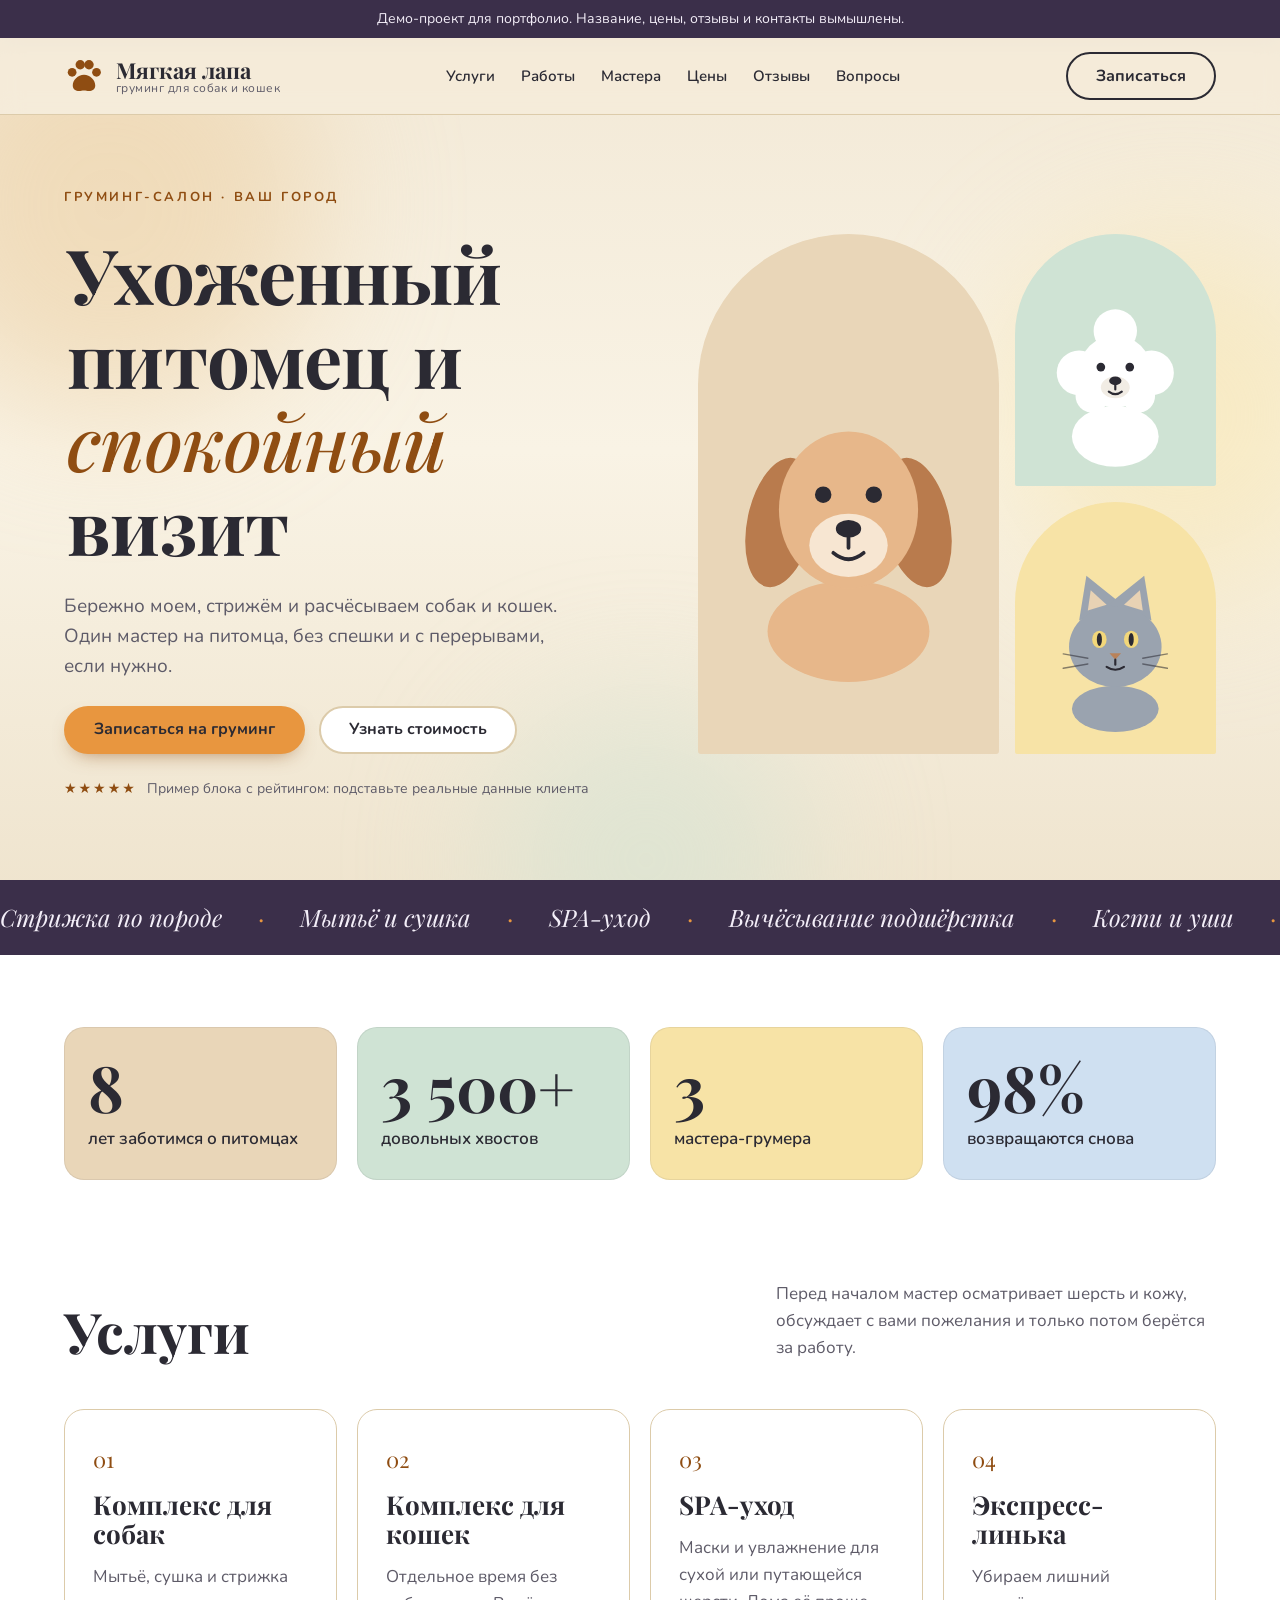
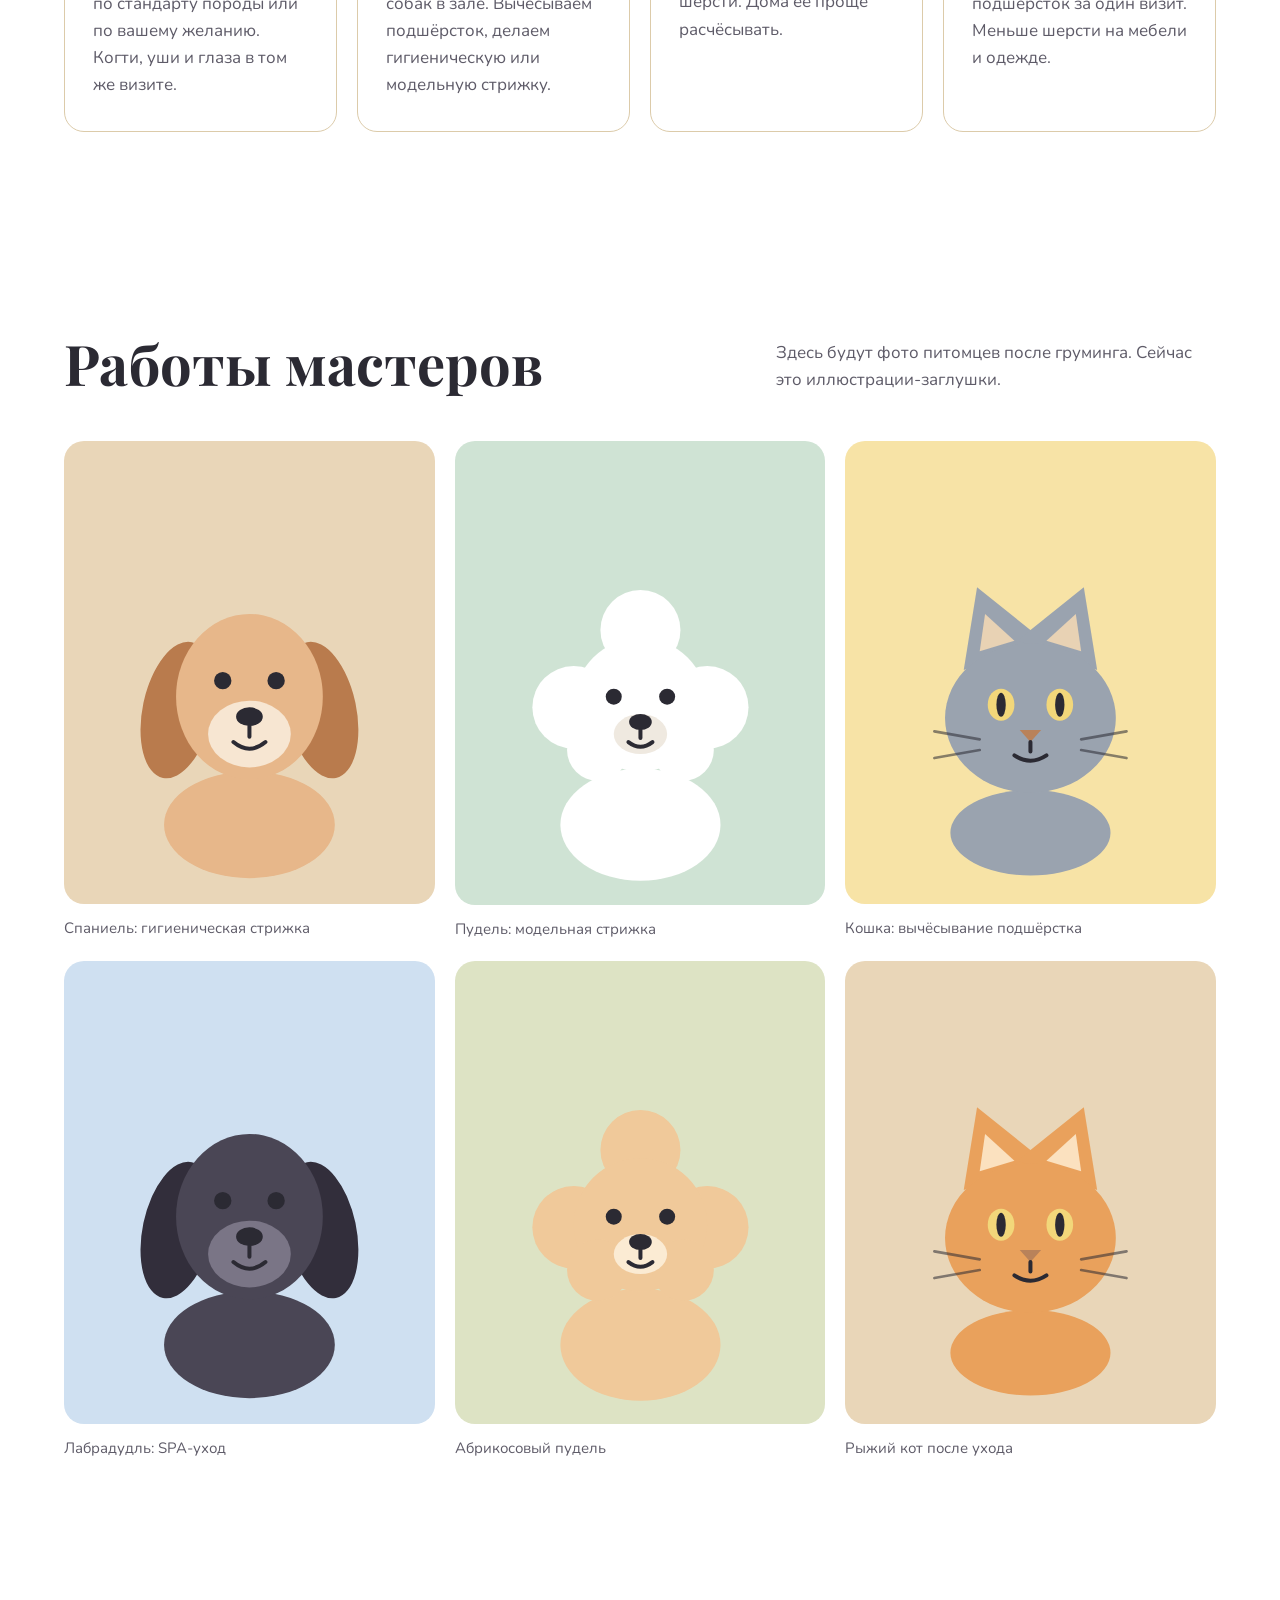
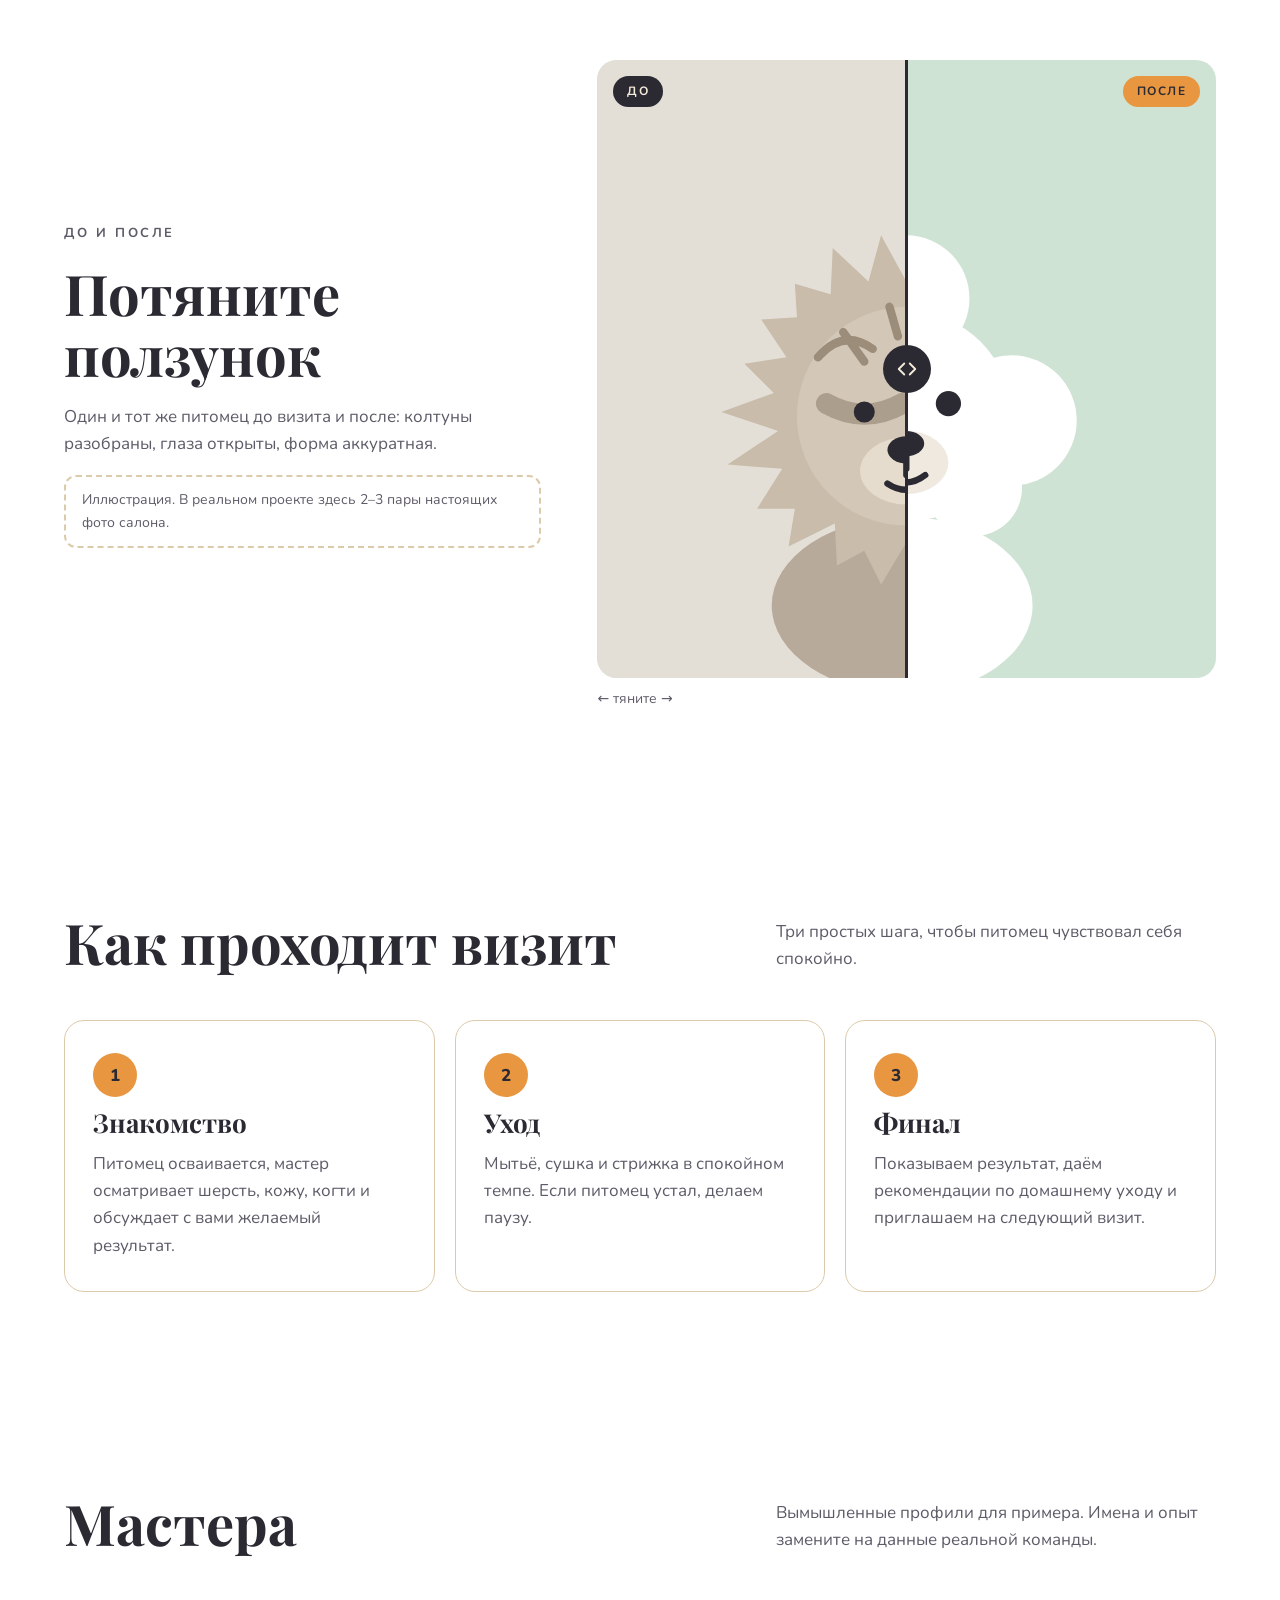
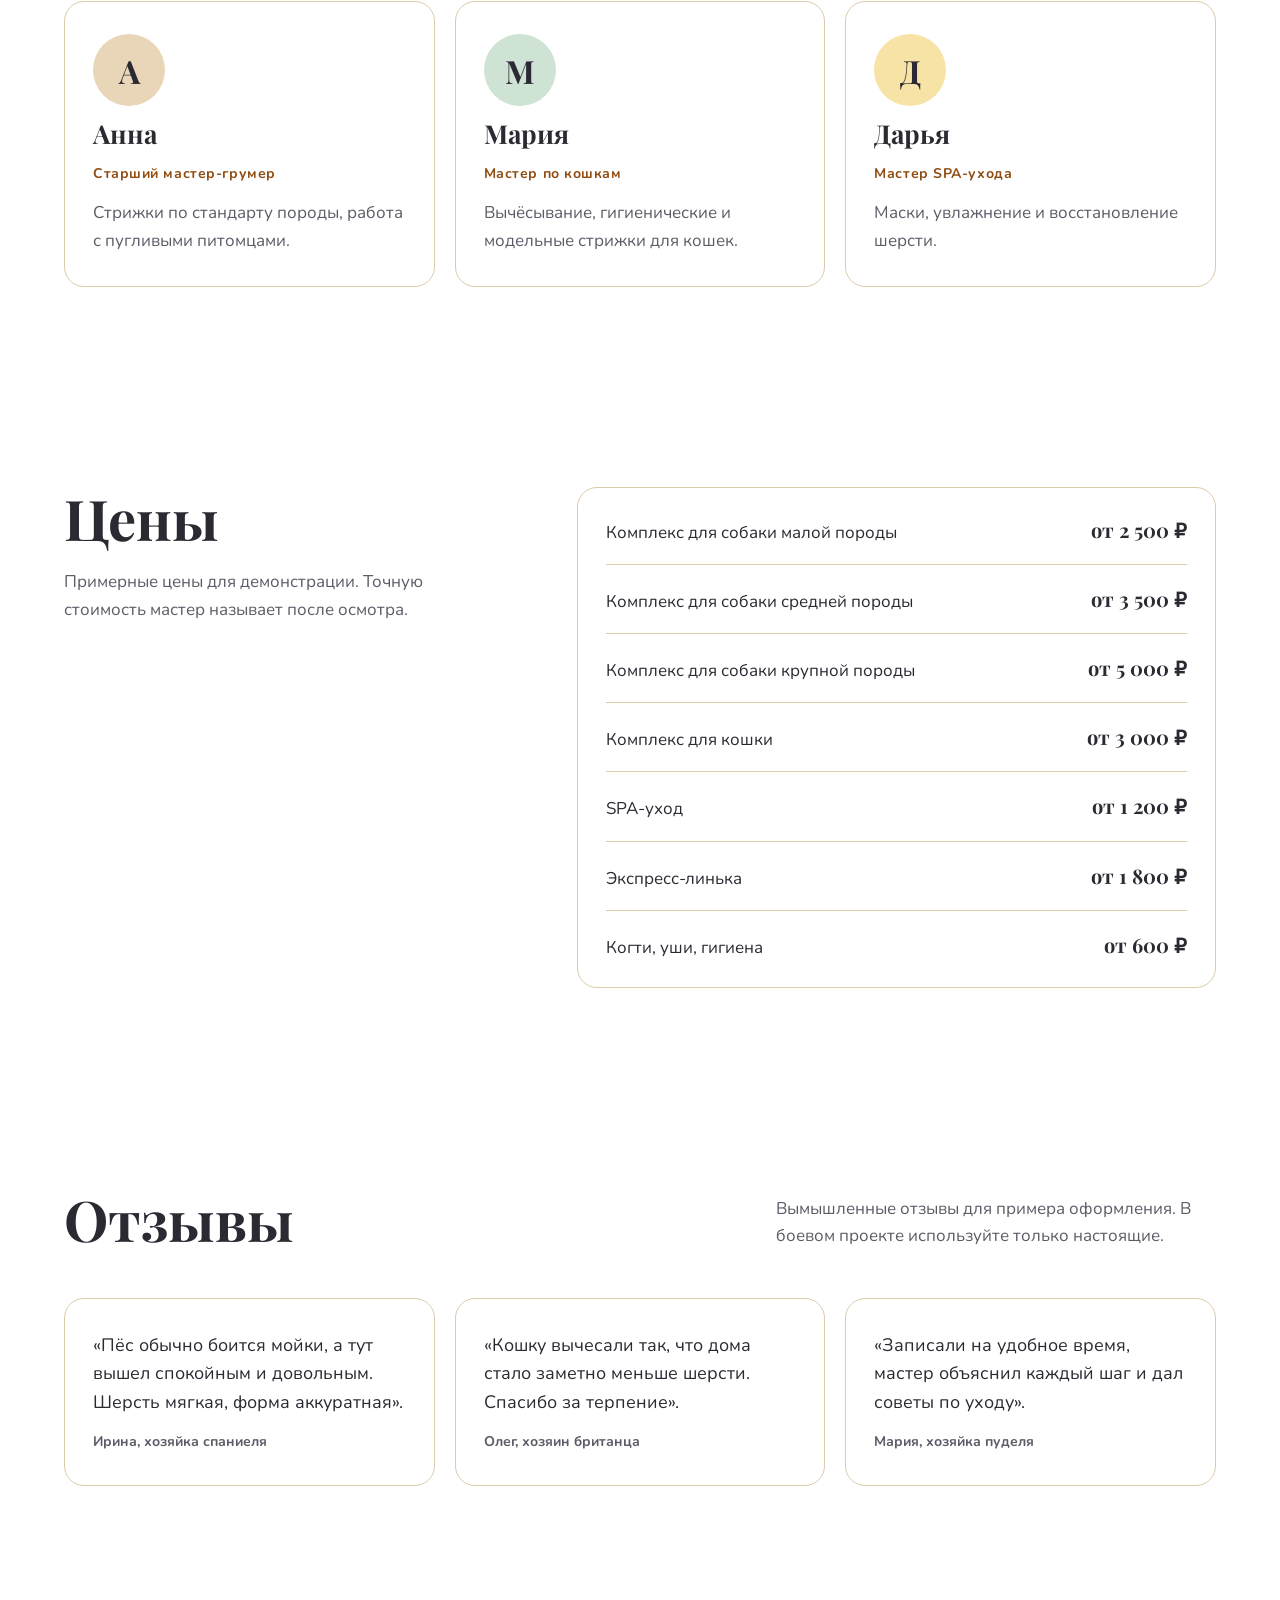
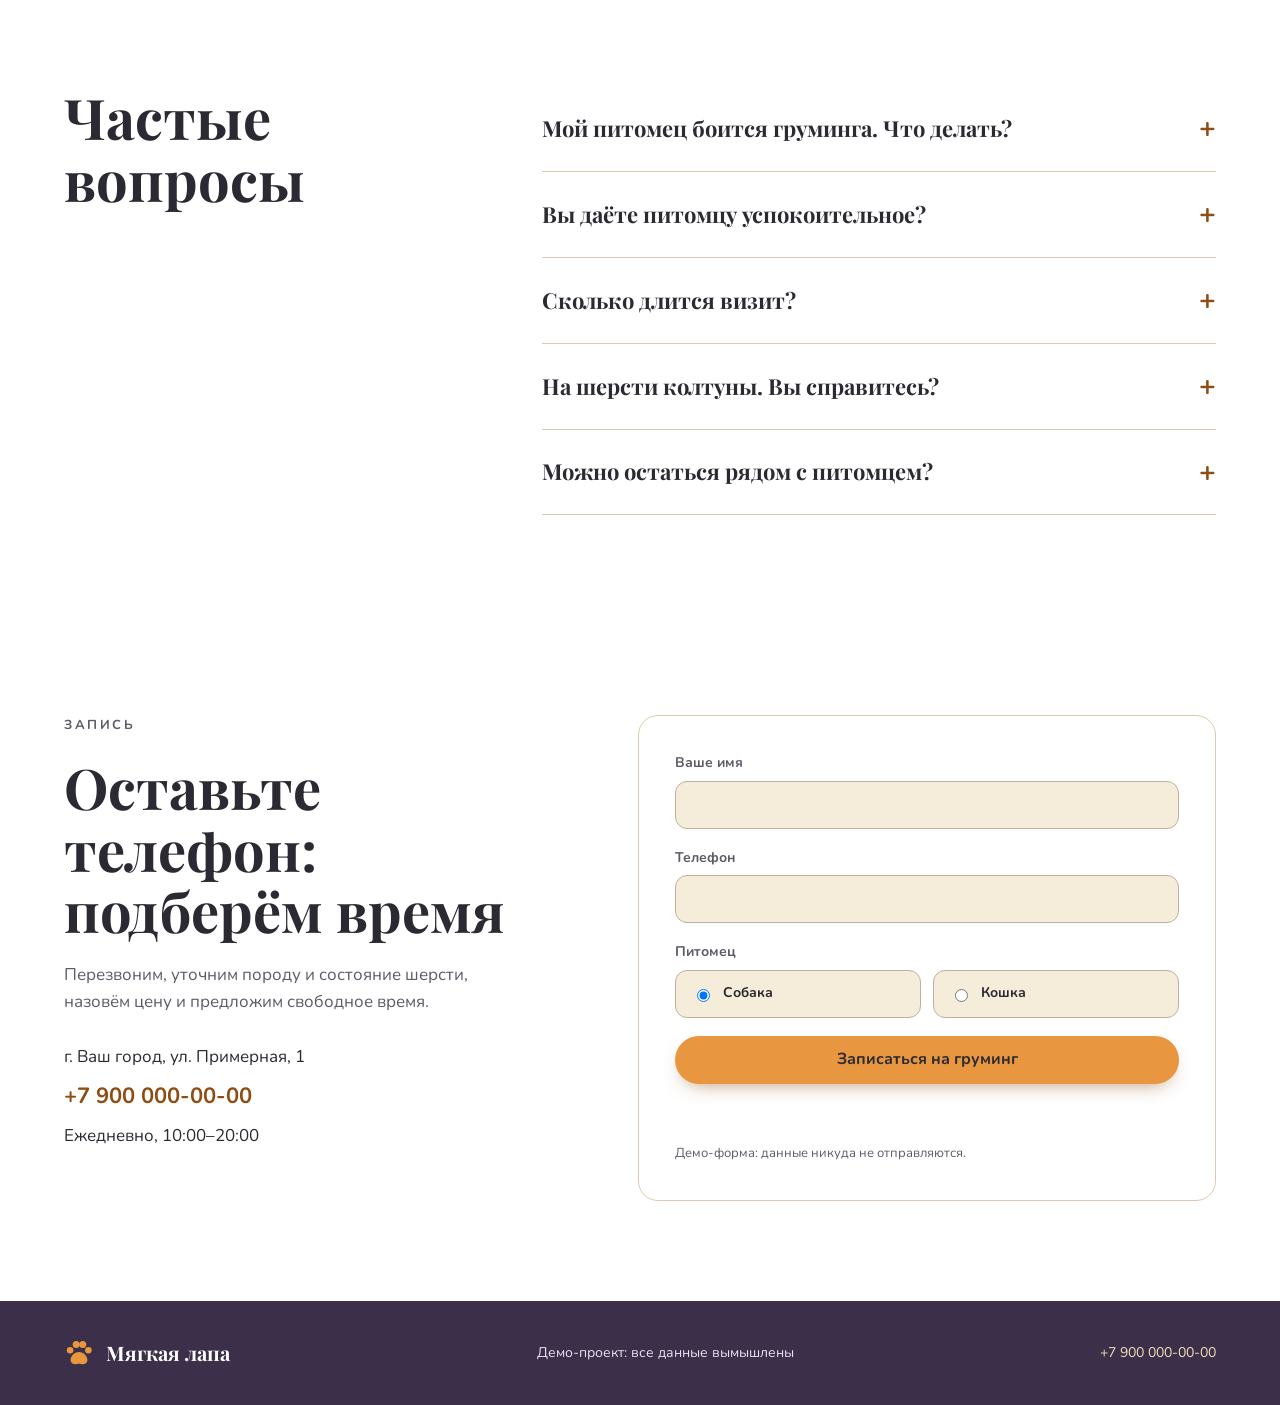
==== commit 3320b542: "Зафиксировать фон «Овсянка», убрать временный переключатель фона Co-Authored-By: Claude Sonnet 5.5 <" ====
--- a/demo/index.html
+++ b/demo/index.html
@@ -310,15 +310,6 @@
   </div>
 </footer>
 
-<div class="bg-picker" role="group" aria-label="Выбор фона (временный)">
-  <span>Фон</span>
-  <button type="button" data-bg="1" aria-label="Фон 1: Овсянка" style="--sw:linear-gradient(180deg,#F2E8D5,#F9F3E5)"></button>
-  <button type="button" data-bg="2" aria-label="Фон 2: Латте" style="--sw:linear-gradient(160deg,#F2E6CF,#E0CBA5)"></button>
-  <button type="button" data-bg="3" aria-label="Фон 3: Лён" style="--sw:linear-gradient(180deg,#F5EEE1,#DCD8C0)"></button>
-  <button type="button" data-bg="4" aria-label="Фон 4: Беж и оливка" style="--sw:linear-gradient(170deg,#F3E9D4,#D4DDC5)"></button>
-  <button type="button" data-bg="5" aria-label="Фон 5: Сияние" style="--sw:radial-gradient(circle at 25% 25%,#F5E3B5,#EFE2C8 70%)"></button>
-</div>
-
 <script src="script.js"></script>
 </body>
 </html>
--- a/demo/style.css
+++ b/demo/style.css
@@ -1,7 +1,7 @@
 :root {
-  --cream: #F3E8D3;
+  --cream: #F5ECDA;
   --tint: rgba(255, 255, 255, .4);
-  --page-bg: linear-gradient(160deg, #F2E6CF 0%, #E9D9BC 55%, #E0CBA5 100%);
+  --page-bg: linear-gradient(180deg, #F2E8D5 0%, #F9F3E5 50%, #EFE4CE 100%);
   --paper: #FFFFFF;
   --ink: #2B2A33;
   --muted: #5E5B68;
@@ -13,13 +13,6 @@
   --font-body: 'Nunito', system-ui, -apple-system, 'Segoe UI', sans-serif;
   --font-head: 'Playfair Display', Georgia, serif;
 }
-
-/* Варианты фона: бежевая гамма + градиент (переключаются через data-bg на <html>) */
-html[data-bg="1"] { --cream: #F5ECDA; --page-bg: linear-gradient(180deg, #F2E8D5 0%, #F9F3E5 50%, #EFE4CE 100%); }
-html[data-bg="2"] { --cream: #F3E8D3; --page-bg: linear-gradient(160deg, #F2E6CF 0%, #E9D9BC 55%, #E0CBA5 100%); }
-html[data-bg="3"] { --cream: #F5EEE1; --page-bg: linear-gradient(180deg, #F5EEE1 0%, #EBE3D0 55%, #DCD8C0 100%); }
-html[data-bg="4"] { --cream: #F3EAD4; --page-bg: linear-gradient(170deg, #F3E9D4 0%, #E7E5CA 55%, #D4DDC5 100%); }
-html[data-bg="5"] { --cream: #F2E7CF; --page-bg: radial-gradient(60% 45% at 12% 8%, #F5E3B5 0%, transparent 70%), radial-gradient(50% 40% at 92% 22%, #FBF4E2 0%, transparent 70%), radial-gradient(60% 50% at 70% 95%, #E5E7C8 0%, transparent 70%), #EFE2C8; }
 
 * { box-sizing: border-box; }
 html { scroll-behavior: smooth; scroll-padding-top: 80px; }
@@ -340,8 +333,3 @@
 }
 
 @media (hover: none) { body { background-attachment: scroll; } }
-
-/* Временный переключатель фона (удалить после выбора) */
-.bg-picker { position: fixed; left: 16px; bottom: 16px; z-index: 40; display: flex; align-items: center; gap: 10px; padding: 8px 14px; background: rgba(43, 42, 51, .92); color: #fff; border-radius: 999px; font-size: 13px; font-weight: 700; }
-.bg-picker button { width: 32px; height: 32px; border-radius: 50%; border: 2px solid #fff; cursor: pointer; background: var(--sw); padding: 0; }
-.bg-picker button[aria-pressed="true"] { outline: 3px solid var(--coral); outline-offset: 2px; }
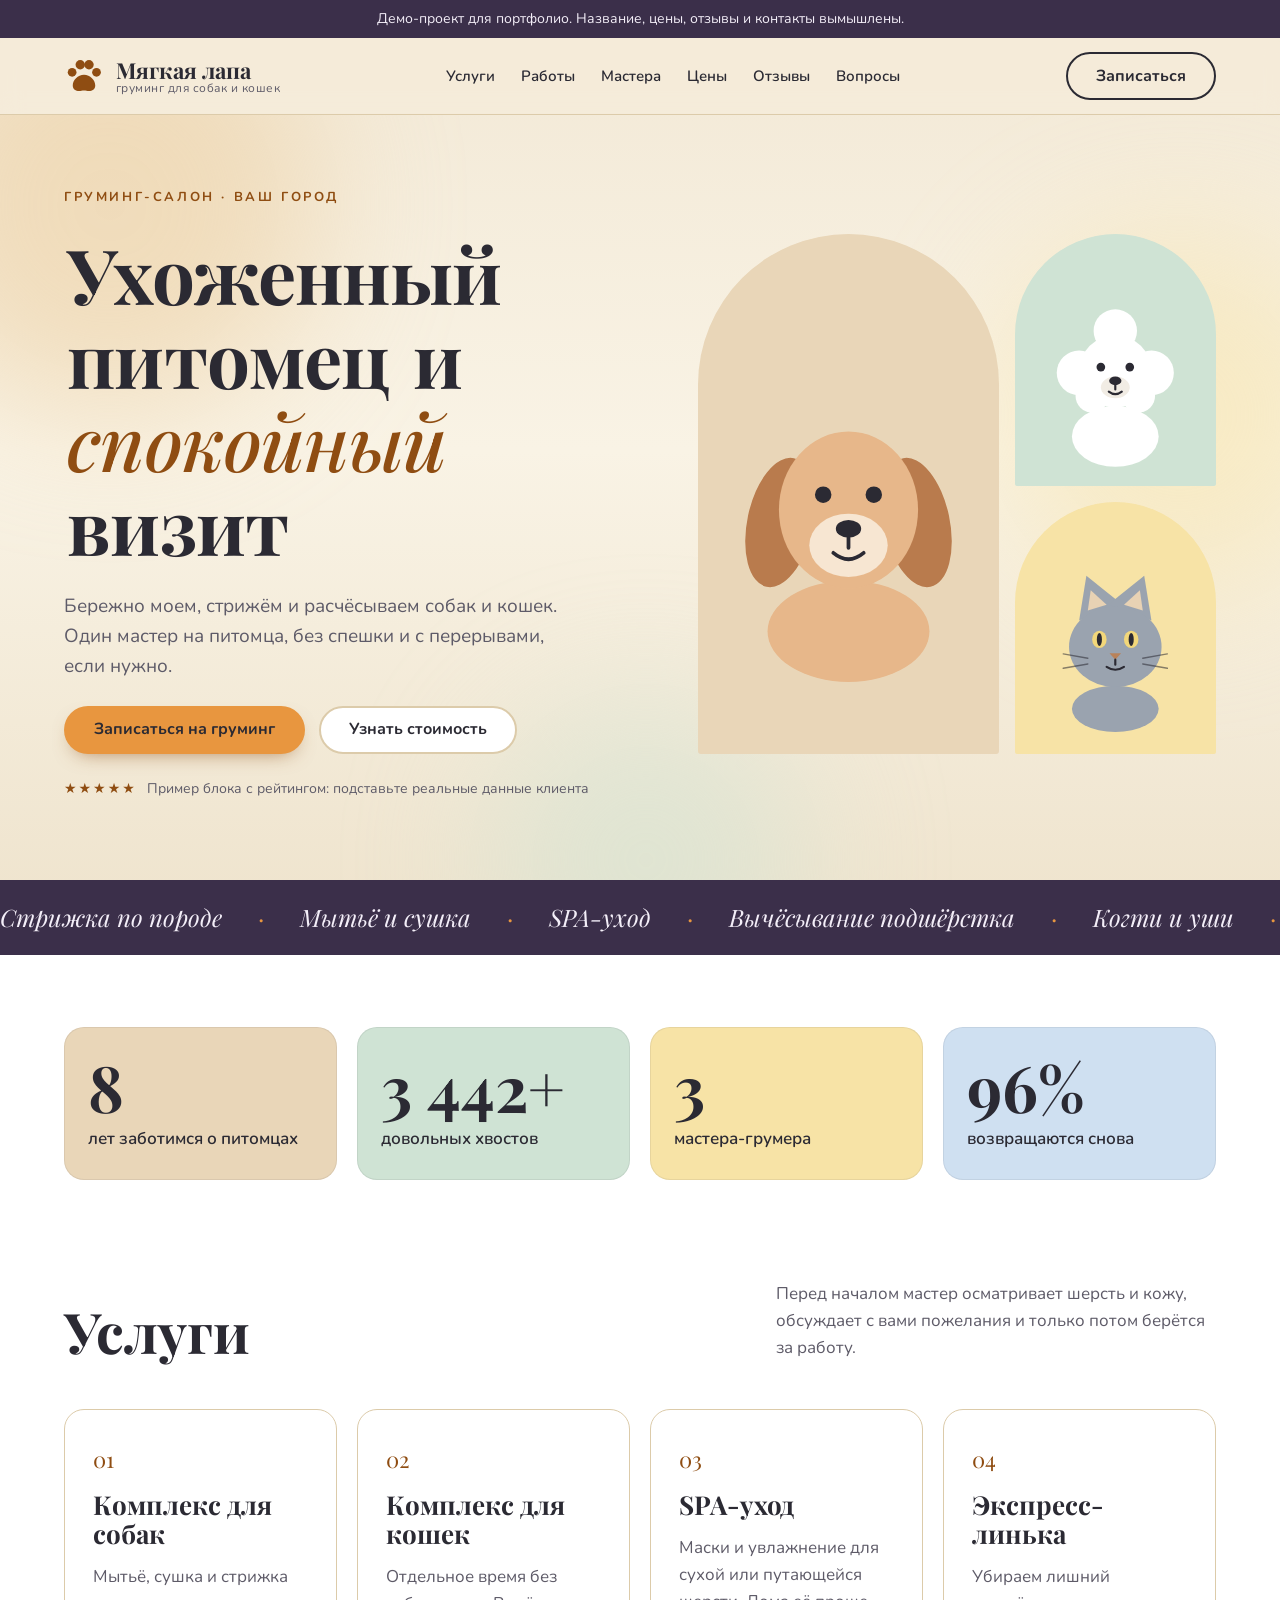
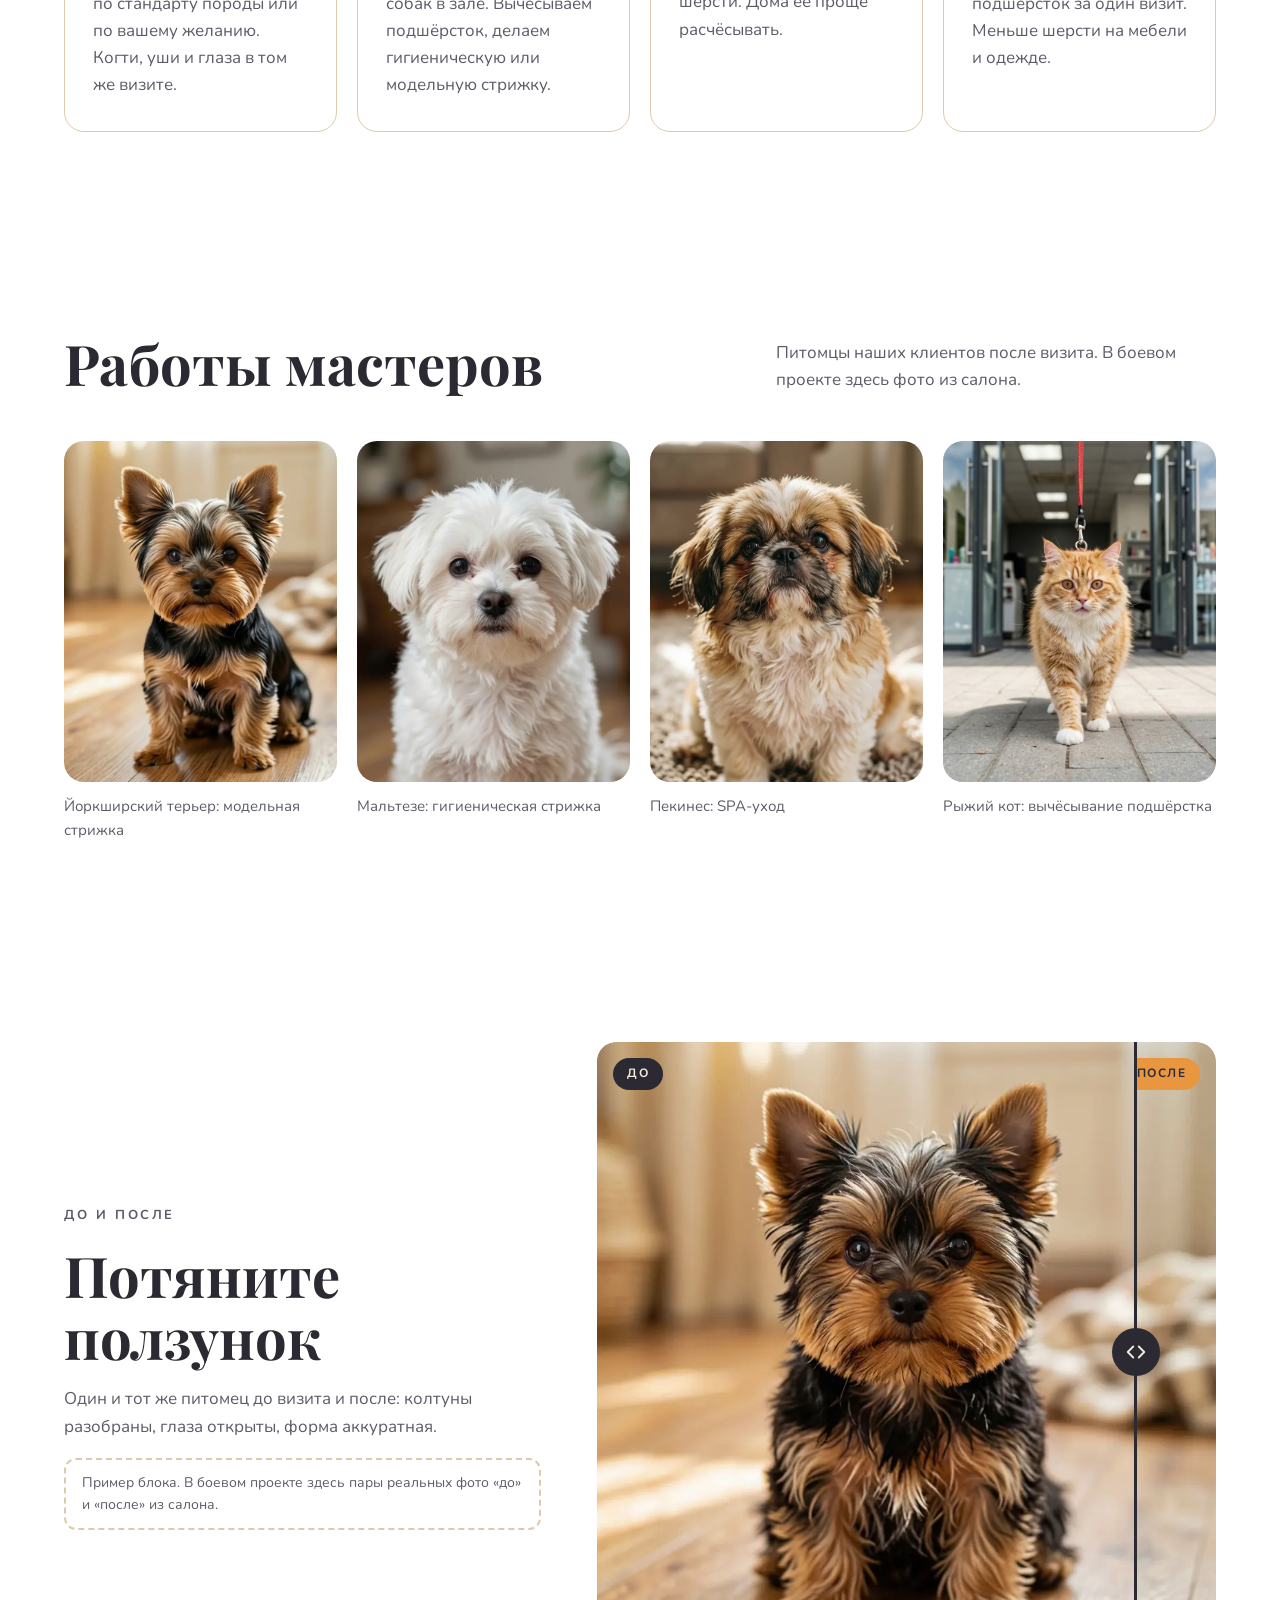
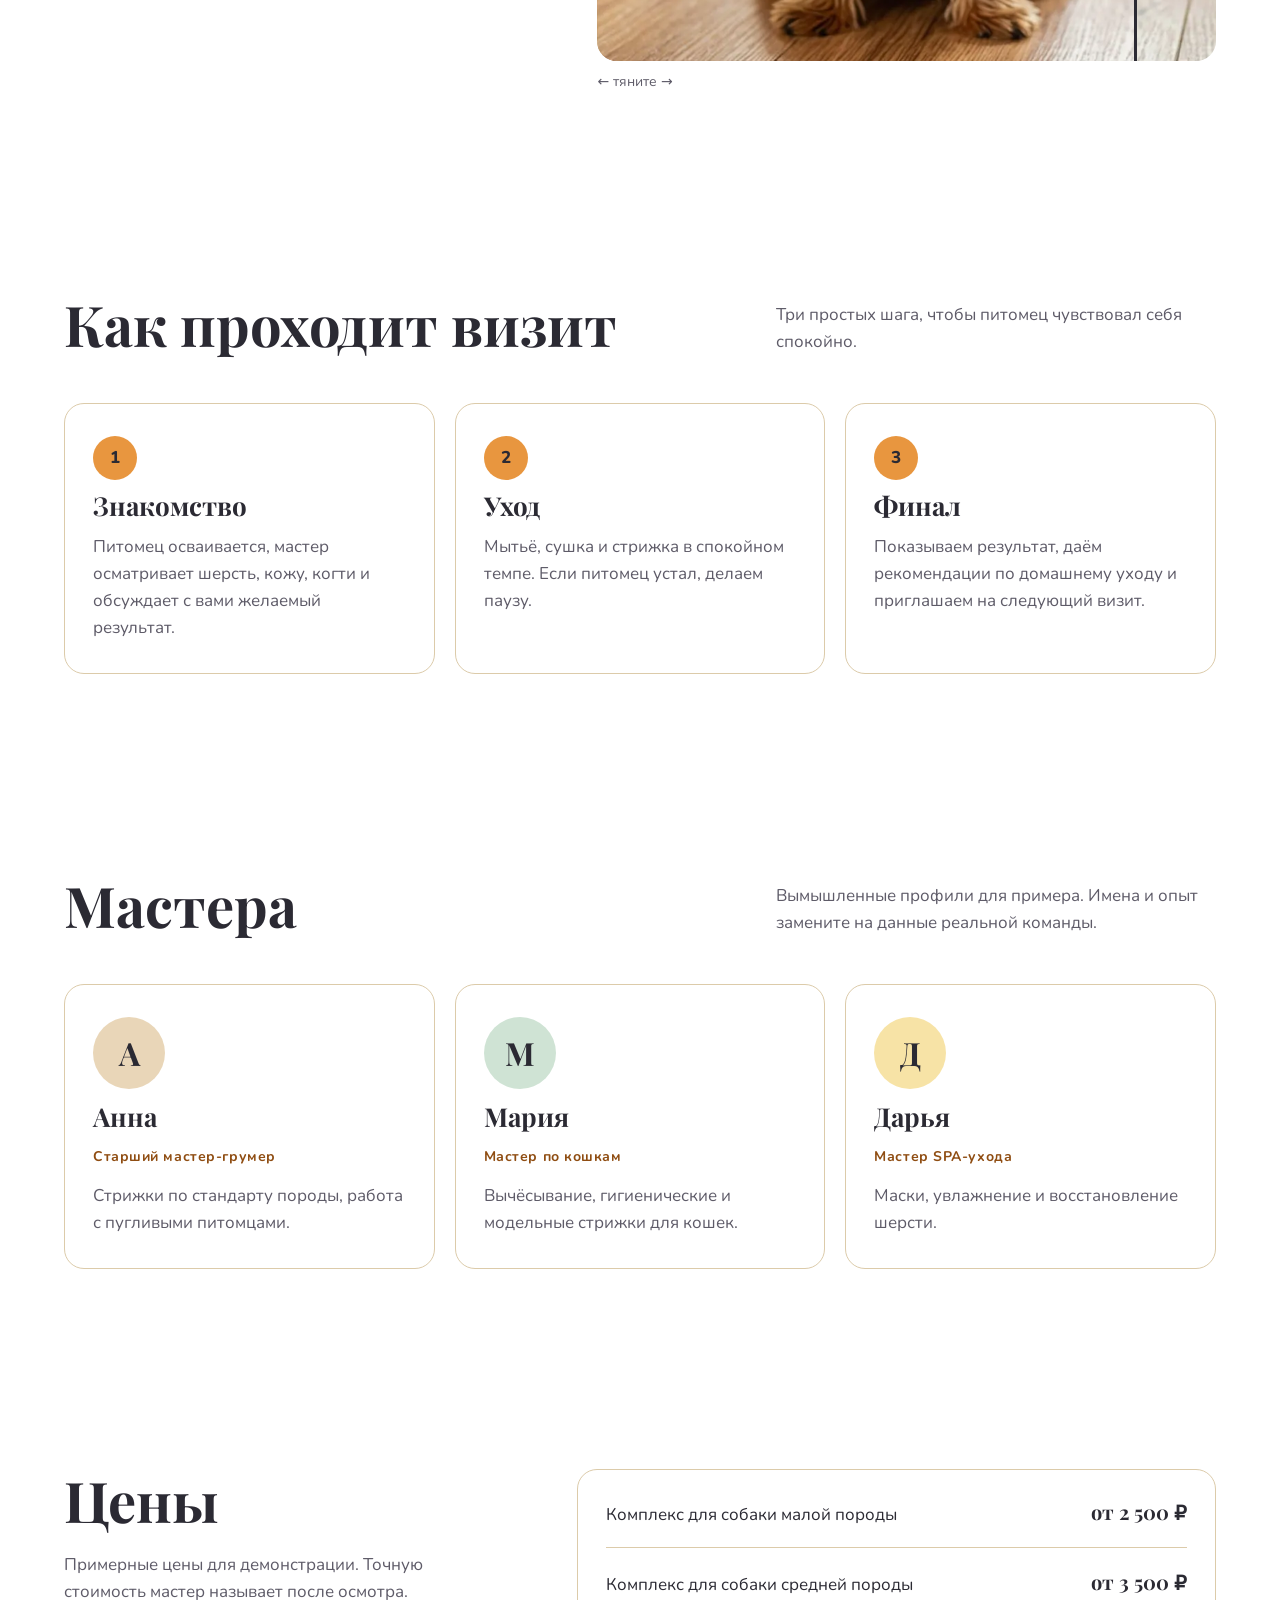
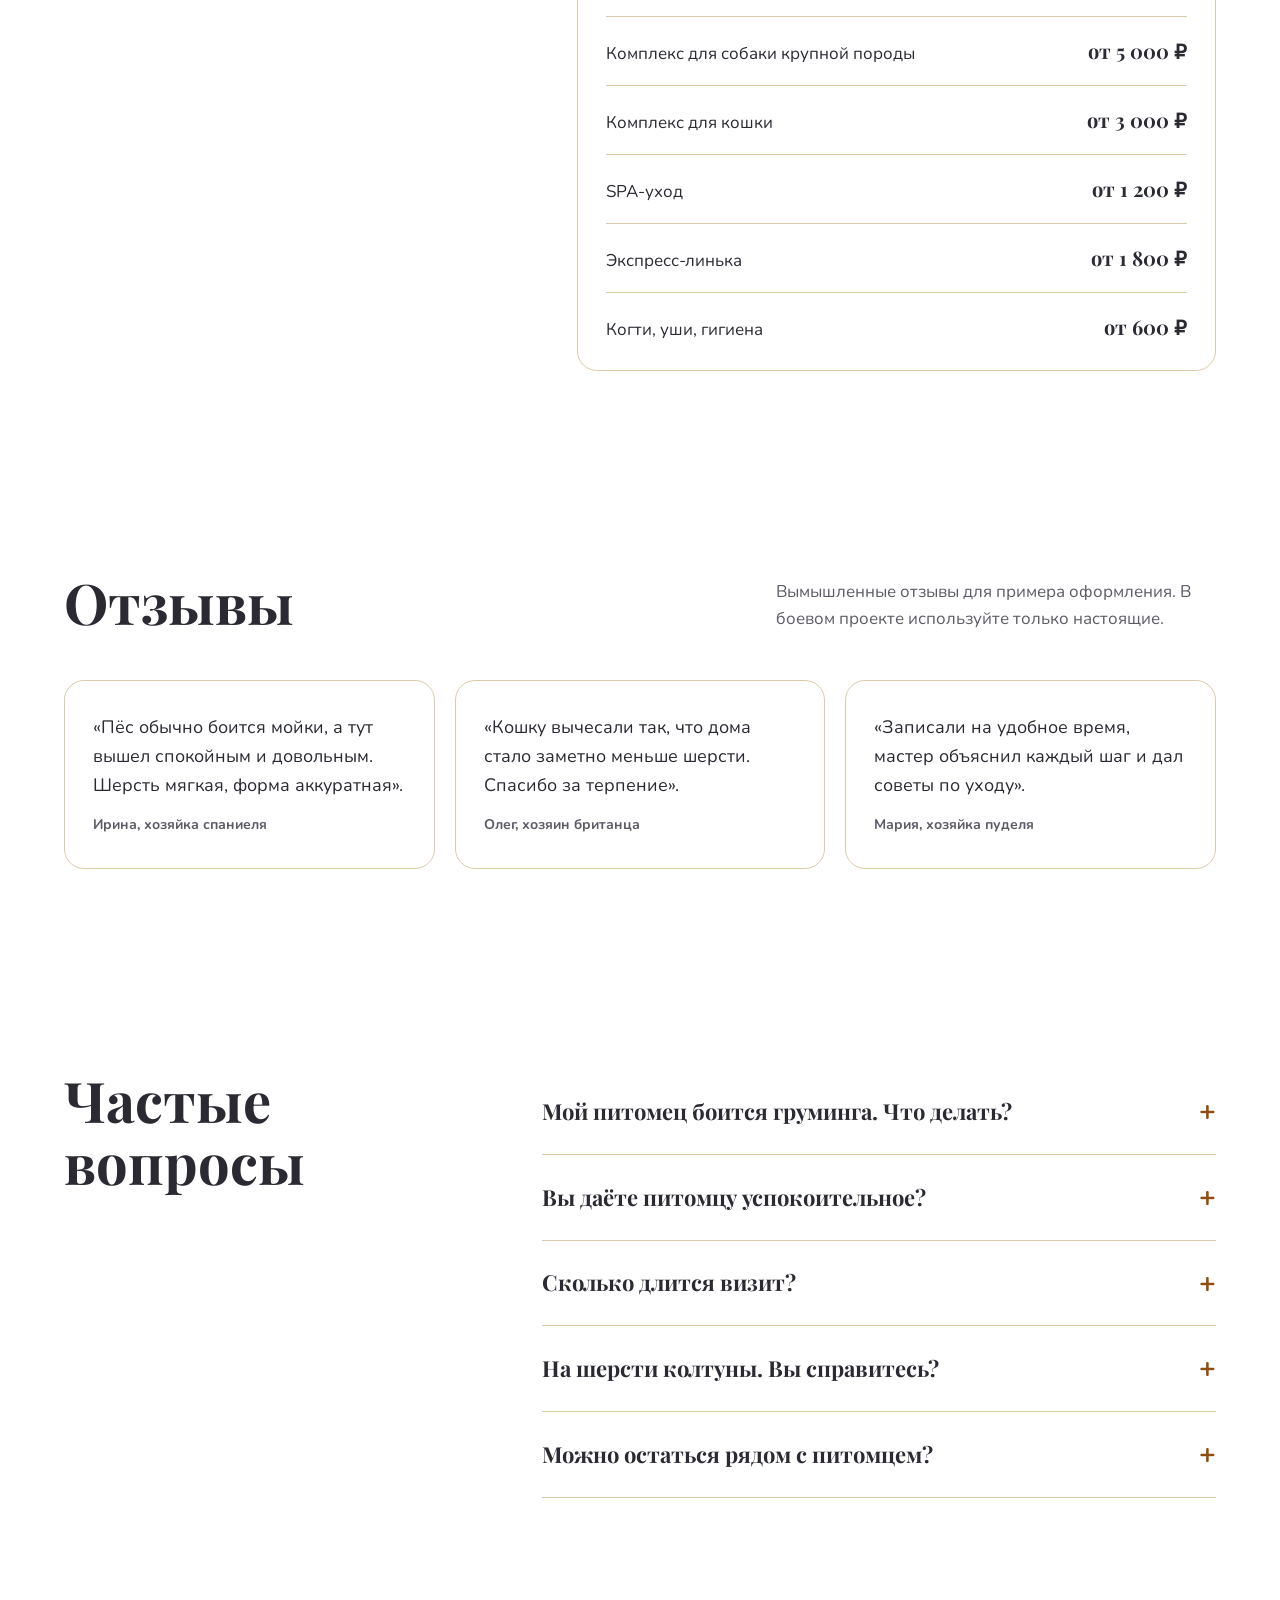
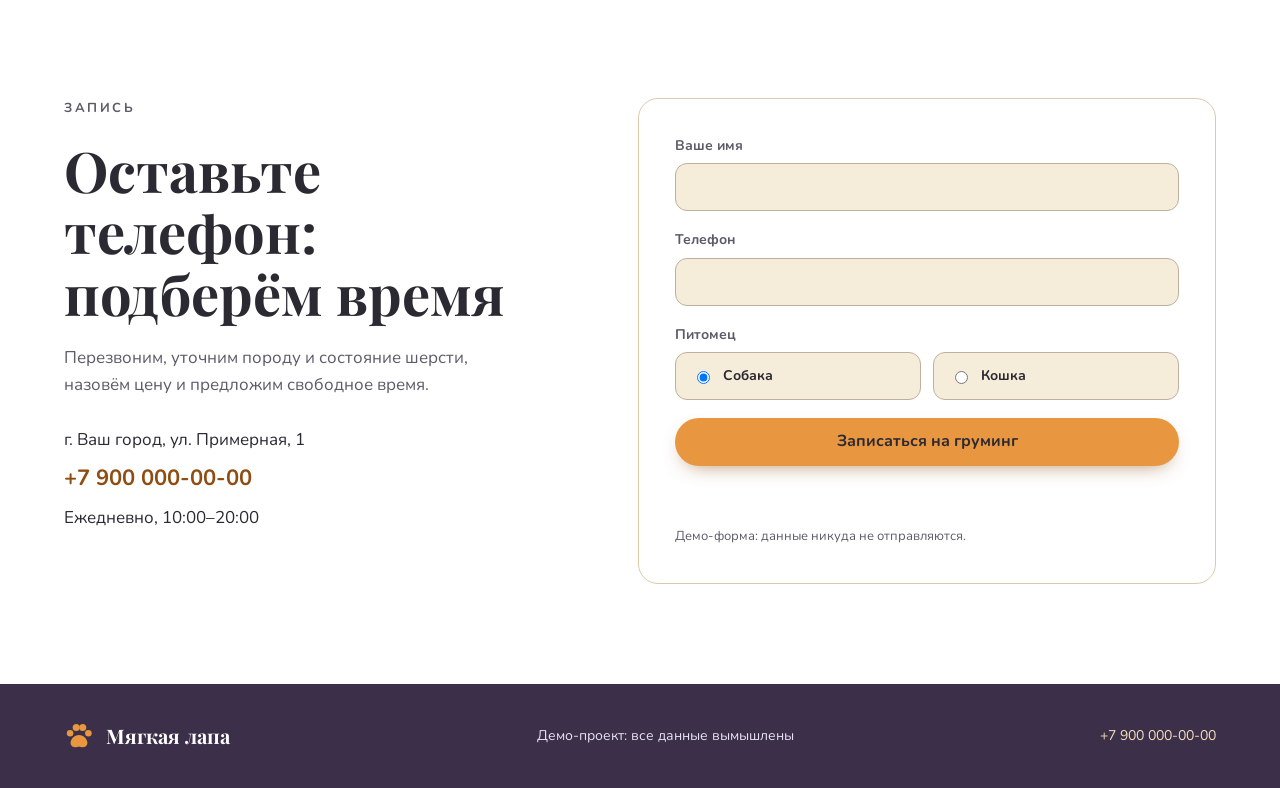
==== commit 8568439a: "Демо: настоящие фото в галерее и в слайдере до/после Co-Authored-By: Claude Sonnet 5.5 <noreply@anth" ====
--- a/demo/index.html
+++ b/demo/index.html
@@ -59,19 +59,6 @@
       <path d="M62 128l-34-6M62 136l-34 6M138 128l34-6M138 136l34 6" stroke="#2B2A33" stroke-width="2" stroke-linecap="round" opacity=".55"/>
     </symbol>
 
-    <!-- «До»: тот же пёсик, но лохматый и со спутанной шерстью -->
-    <symbol id="pet-messy" viewBox="0 0 200 200">
-      <ellipse cx="100" cy="192" rx="64" ry="42" fill="#B8AA9A"/>
-      <polygon points="182,100 162,109 182,124 156,126 171,146 149,142 152,160 136,156 133,172 118,163 111,179 100,162 88,182 80,166 67,173 66,153 44,164 47,146 29,146 41,127 15,125 39,109 12,100 37,91 23,77 43,74 31,56 48,55 47,39 64,44 65,22 82,38 88,16 100,38 111,21 118,39 136,22 135,45 154,38 151,56 170,55 158,73 183,76 167,90" fill="#C9BCAB"/>
-      <circle cx="100" cy="102" r="52" fill="#D3C7B7"/>
-      <path d="M58 74q12-14 26-4M116 66q16-8 26 6M70 62l10 14M130 60l-8 16M92 50l4 14" stroke="#9C8D7B" stroke-width="4" fill="none" stroke-linecap="round"/>
-      <ellipse cx="100" cy="128" rx="22" ry="16" fill="#E6DCCE"/>
-      <path d="M62 96q18 10 36 0M104 96q18 10 36 0" stroke="#9C8D7B" stroke-width="10" fill="none" stroke-linecap="round" opacity=".7"/>
-      <circle class="eye" cx="80" cy="100" r="5" fill="#2B2A33"/>
-      <circle class="eye" cx="120" cy="100" r="5" fill="#2B2A33"/>
-      <ellipse cx="100" cy="118" rx="9" ry="6.5" fill="#2B2A33"/>
-      <path d="M100 124v6M91 134q9 6 18 0" stroke="#2B2A33" stroke-width="3" fill="none" stroke-linecap="round"/>
-    </symbol>
 
     <symbol id="icon-paw" viewBox="0 0 64 64">
       <circle cx="13" cy="26" r="7"/><circle cx="26" cy="14" r="7.5"/><circle cx="40" cy="14" r="7.5"/><circle cx="52" cy="26" r="7"/>
@@ -161,15 +148,13 @@
   <div class="container">
     <div class="section-head reveal">
       <h2>Работы мастеров</h2>
-      <p>Здесь будут фото питомцев после груминга. Сейчас это иллюстрации-заглушки.</p>
+      <p>Питомцы наших клиентов после визита. В боевом проекте здесь фото из салона.</p>
     </div>
     <div class="gallery">
-      <figure class="work reveal"><div class="work-img tilt" style="--bg:#E9D6B8;--fur:#E7B78A;--ear:#B97B4D;--muzzle:#F7E6D2"><svg role="img" aria-label="Иллюстрация: рыжий спаниель"><use href="#pet-dog"/></svg></div><figcaption>Спаниель: гигиеническая стрижка</figcaption></figure>
-      <figure class="work reveal"><div class="work-img tilt" style="--bg:#CFE3D4;--fur:#FFFFFF;--muzzle:#EFE9E0"><svg role="img" aria-label="Иллюстрация: белый пудель"><use href="#pet-fluffy"/></svg></div><figcaption>Пудель: модельная стрижка</figcaption></figure>
-      <figure class="work reveal"><div class="work-img tilt" style="--bg:#F7E3A6;--fur:#9AA3AF;--muzzle:#E8D2B4"><svg role="img" aria-label="Иллюстрация: серая кошка"><use href="#pet-cat"/></svg></div><figcaption>Кошка: вычёсывание подшёрстка</figcaption></figure>
-      <figure class="work reveal"><div class="work-img tilt" style="--bg:#CFE0F1;--fur:#4A4655;--ear:#322E3B;--muzzle:#7A7586"><svg role="img" aria-label="Иллюстрация: чёрный пёс"><use href="#pet-dog"/></svg></div><figcaption>Лабрадудль: SPA-уход</figcaption></figure>
-      <figure class="work reveal"><div class="work-img tilt" style="--bg:#DDE3C4;--fur:#F0C99A;--muzzle:#FBEBD3"><svg role="img" aria-label="Иллюстрация: абрикосовый пудель"><use href="#pet-fluffy"/></svg></div><figcaption>Абрикосовый пудель</figcaption></figure>
-      <figure class="work reveal"><div class="work-img tilt" style="--bg:#E9D6B8;--fur:#E9A15C;--muzzle:#FBE1BF"><svg role="img" aria-label="Иллюстрация: рыжая кошка"><use href="#pet-cat"/></svg></div><figcaption>Рыжий кот после ухода</figcaption></figure>
+      <figure class="work reveal"><div class="work-img photo"><img src="assets/yorkie-after.webp" alt="Йоркширский терьер после модельной стрижки" width="900" height="900" loading="lazy" decoding="async"></div><figcaption>Йоркширский терьер: модельная стрижка</figcaption></figure>
+      <figure class="work reveal"><div class="work-img photo"><img src="assets/maltese.webp" alt="Белая мальтезе после груминга" width="900" height="900" loading="lazy" decoding="async"></div><figcaption>Мальтезе: гигиеническая стрижка</figcaption></figure>
+      <figure class="work reveal"><div class="work-img photo"><img src="assets/pekingese.webp" alt="Пекинес после ухода за шерстью" width="900" height="900" loading="lazy" decoding="async"></div><figcaption>Пекинес: SPA-уход</figcaption></figure>
+      <figure class="work reveal"><div class="work-img photo"><img src="assets/cat.webp" alt="Рыжая кошка у входа в салон" width="900" height="900" loading="lazy" decoding="async"></div><figcaption>Рыжий кот: вычёсывание подшёрстка</figcaption></figure>
     </div>
   </div>
 </section>
@@ -180,13 +165,13 @@
       <p class="eyebrow">До и после</p>
       <h2>Потяните ползунок</h2>
       <p>Один и тот же питомец до визита и после: колтуны разобраны, глаза открыты, форма аккуратная.</p>
-      <p class="note">Иллюстрация. В реальном проекте здесь 2–3 пары настоящих фото салона.</p>
+      <p class="note">Пример блока. В боевом проекте здесь пары реальных фото «до» и «после» из салона.</p>
     </div>
     <div class="ba-wrap reveal">
       <div class="ba" id="ba">
-        <div class="ba-layer" style="--bg:#CFE3D4;--fur:#FFFFFF;--muzzle:#EFE9E0"><svg aria-hidden="true"><use href="#pet-fluffy"/></svg></div>
+        <img class="ba-img" src="assets/yorkie-after.webp" alt="Йоркширский терьер после груминга" width="900" height="900" loading="lazy" decoding="async" draggable="false">
         <span class="ba-tag ba-tag-after">После</span>
-        <div class="ba-layer ba-before" id="ba-before" style="--bg:#E4DFD6"><svg aria-hidden="true"><use href="#pet-messy"/></svg></div>
+        <img class="ba-img ba-before" id="ba-before" src="assets/yorkie-before.webp" alt="Тот же йоркширский терьер до груминга" width="900" height="900" loading="lazy" decoding="async" draggable="false">
         <span class="ba-tag ba-tag-before">До</span>
         <div class="ba-handle" id="ba-handle" aria-hidden="true"><span><svg width="22" height="22" viewBox="0 0 24 24" fill="none" stroke="currentColor" stroke-width="2" stroke-linecap="round" stroke-linejoin="round"><path d="M9 6l-6 6 6 6"/><path d="M15 6l6 6-6 6"/></svg></span></div>
         <input type="range" id="ba-range" min="0" max="100" value="50" aria-label="Сравнить до и после">
--- a/demo/style.css
+++ b/demo/style.css
@@ -119,10 +119,13 @@
 .card p, .person p, .review p { color: var(--muted); }
 
 /* Галерея */
-.gallery { display: grid; grid-template-columns: repeat(3, minmax(0, 1fr)); gap: 20px; }
+.gallery { display: grid; grid-template-columns: repeat(4, minmax(0, 1fr)); gap: 20px; }
 .work { margin: 0; display: flex; flex-direction: column; gap: 12px; }
 .work-img { background: var(--bg); border-radius: var(--radius); aspect-ratio: 4 / 5; overflow: hidden; display: flex; align-items: flex-end; justify-content: center; padding: 16% 14% 0; }
 .work-img svg { width: 100%; height: 100%; transition: transform .6s cubic-bezier(.2, .8, .2, 1); }
+.work-img.photo { padding: 0; display: block; }
+.work-img.photo img { width: 100%; height: 100%; object-fit: cover; transition: transform .8s cubic-bezier(.2, .8, .2, 1); }
+.work:hover .work-img.photo img { transform: scale(1.06); }
 .work:hover .work-img svg { transform: scale(1.06); }
 .work figcaption { font-size: 15px; color: var(--muted); }
 
@@ -135,6 +138,7 @@
 .ba { position: relative; aspect-ratio: 1 / 1; border-radius: var(--radius); overflow: hidden; user-select: none; }
 .ba-layer { position: absolute; inset: 0; background: var(--bg); display: flex; align-items: flex-end; justify-content: center; padding: 14% 16% 0; }
 .ba-layer svg { width: 100%; height: 100%; }
+.ba-img { position: absolute; inset: 0; width: 100%; height: 100%; object-fit: cover; }
 .ba-before { clip-path: inset(0 50% 0 0); }
 .ba-tag { position: absolute; top: 16px; padding: 6px 14px; border-radius: 999px; font-size: 12px; font-weight: 700; letter-spacing: .12em; text-transform: uppercase; }
 .ba-tag-after { right: 16px; background: var(--coral); color: var(--ink); }
@@ -307,7 +311,8 @@
 }
 @media (max-width: 820px) {
   .main-nav { display: none; }
-  .gallery, .cards-3, .steps { grid-template-columns: minmax(0, 1fr); }
+  .cards-3, .steps { grid-template-columns: minmax(0, 1fr); }
+  .gallery { grid-template-columns: repeat(2, minmax(0, 1fr)); }
   .hero { padding-top: 40px; }
   .hero-art { height: 420px; }
   .section { padding: 72px 0; }
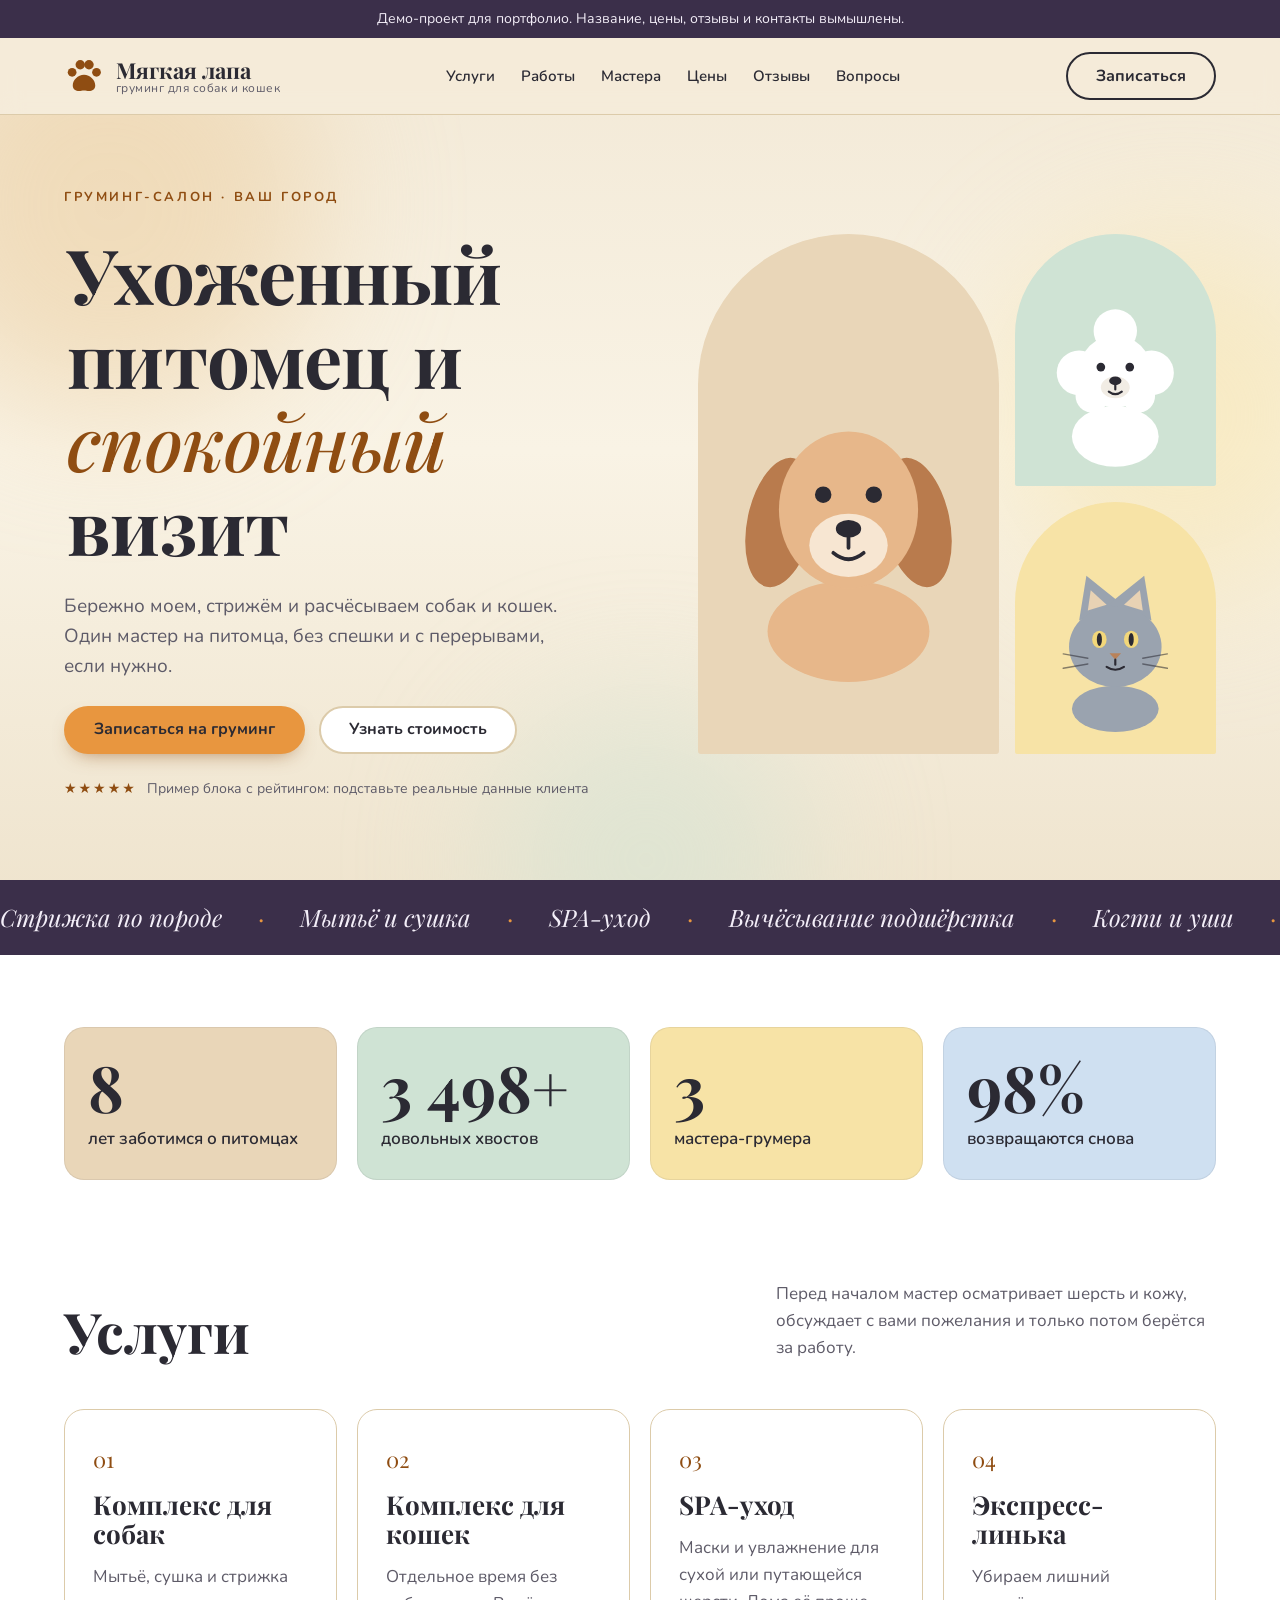
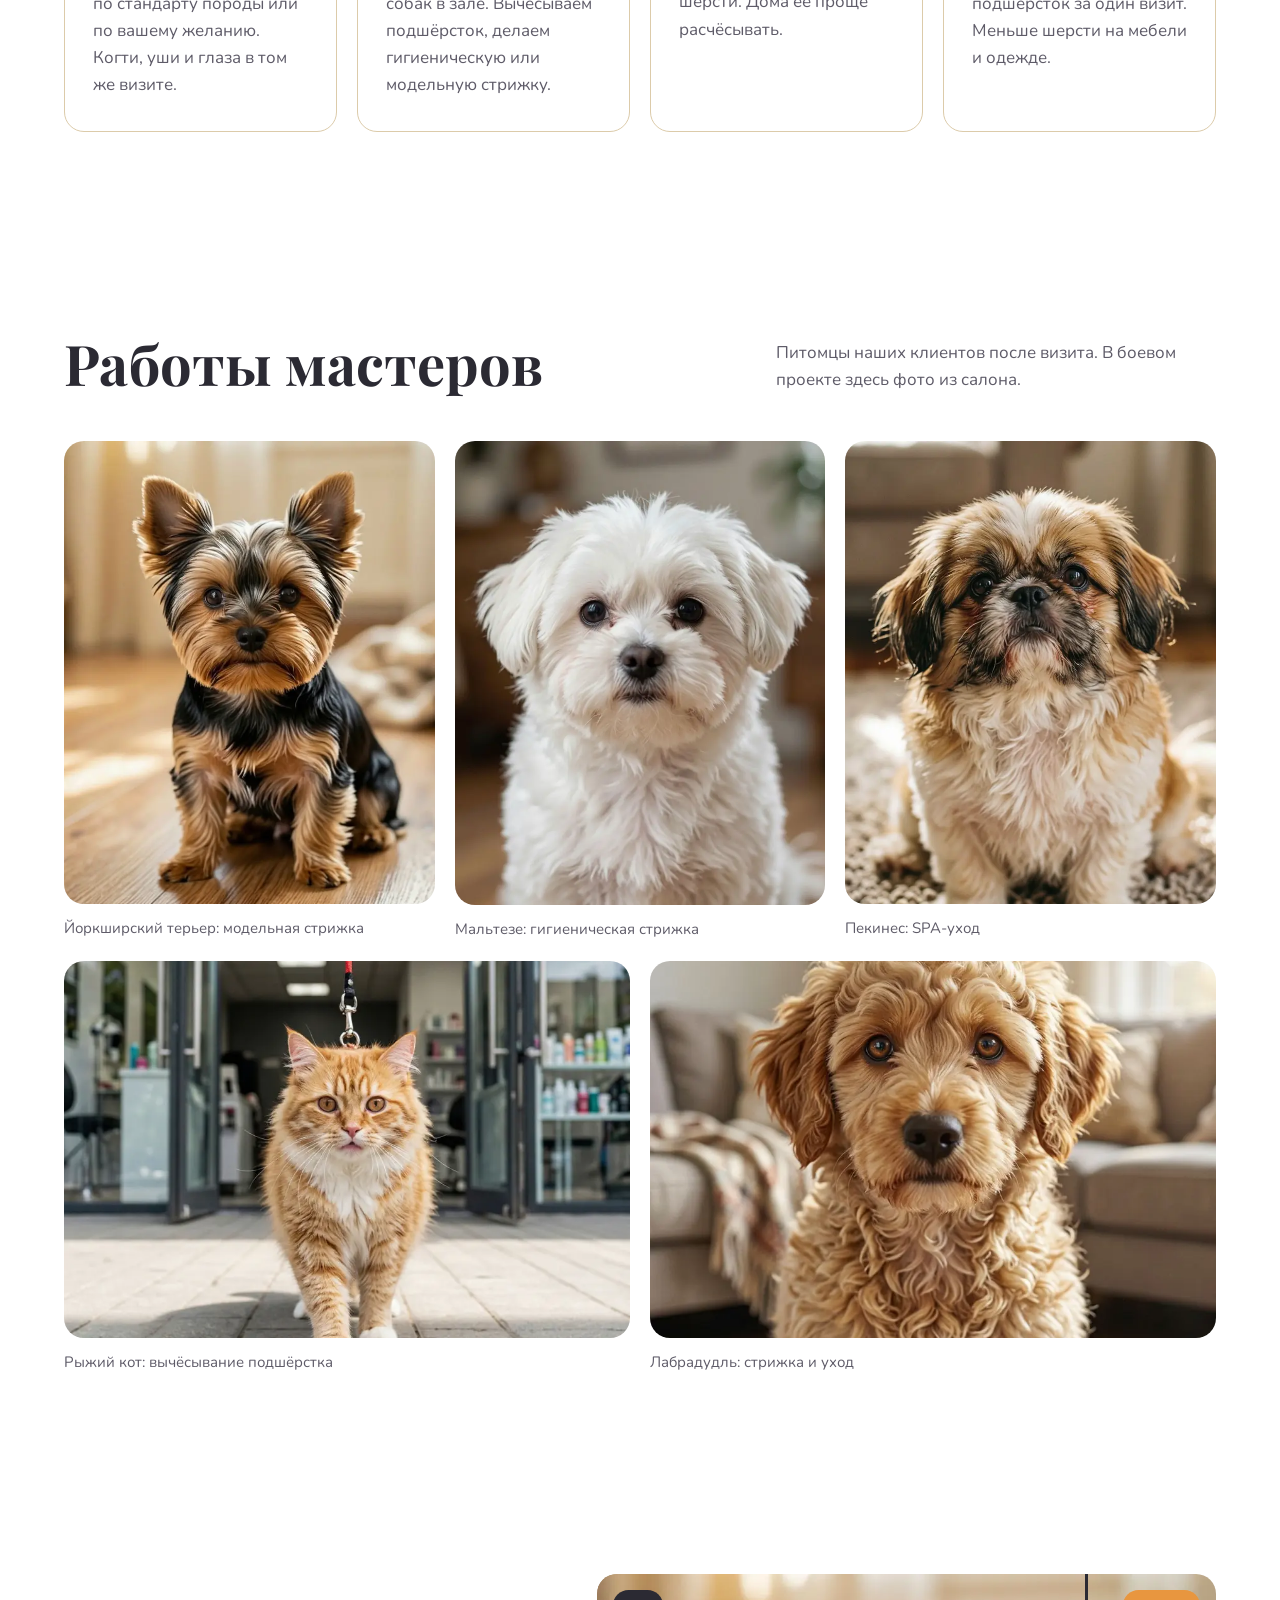
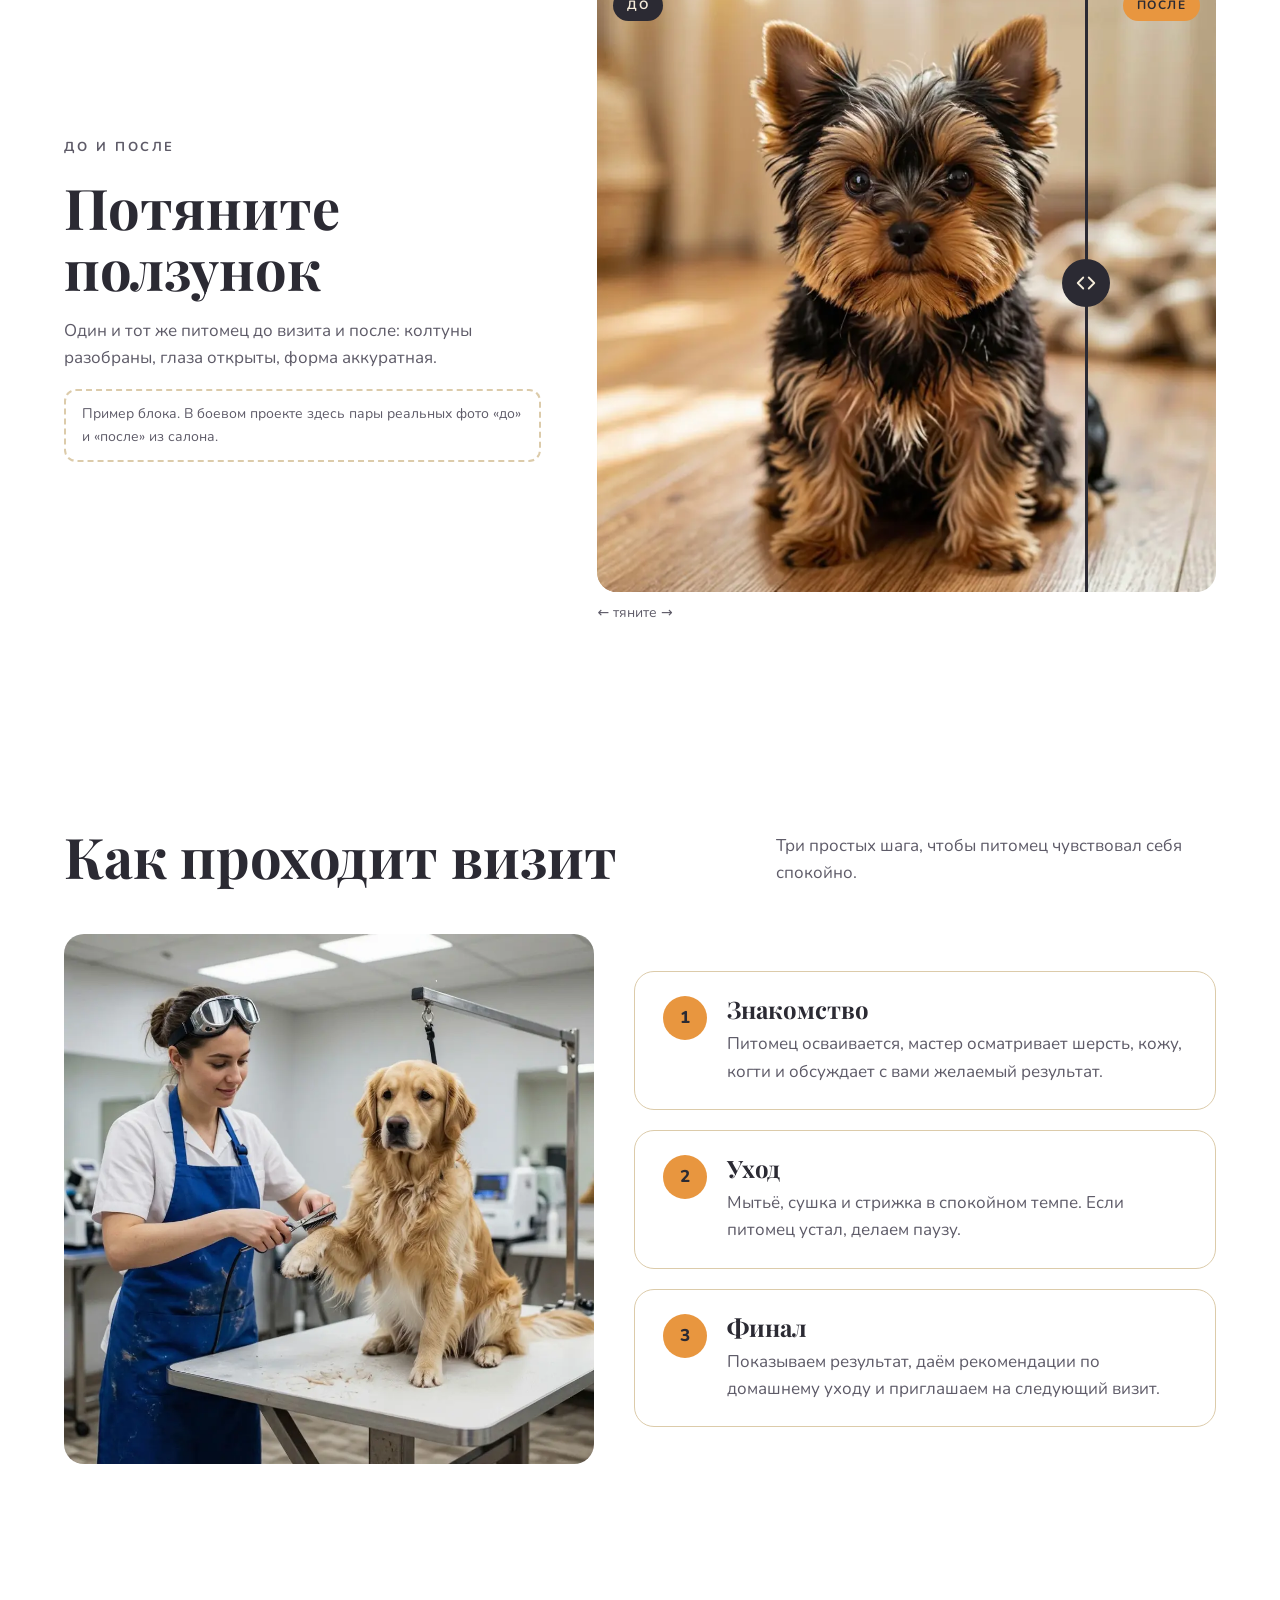
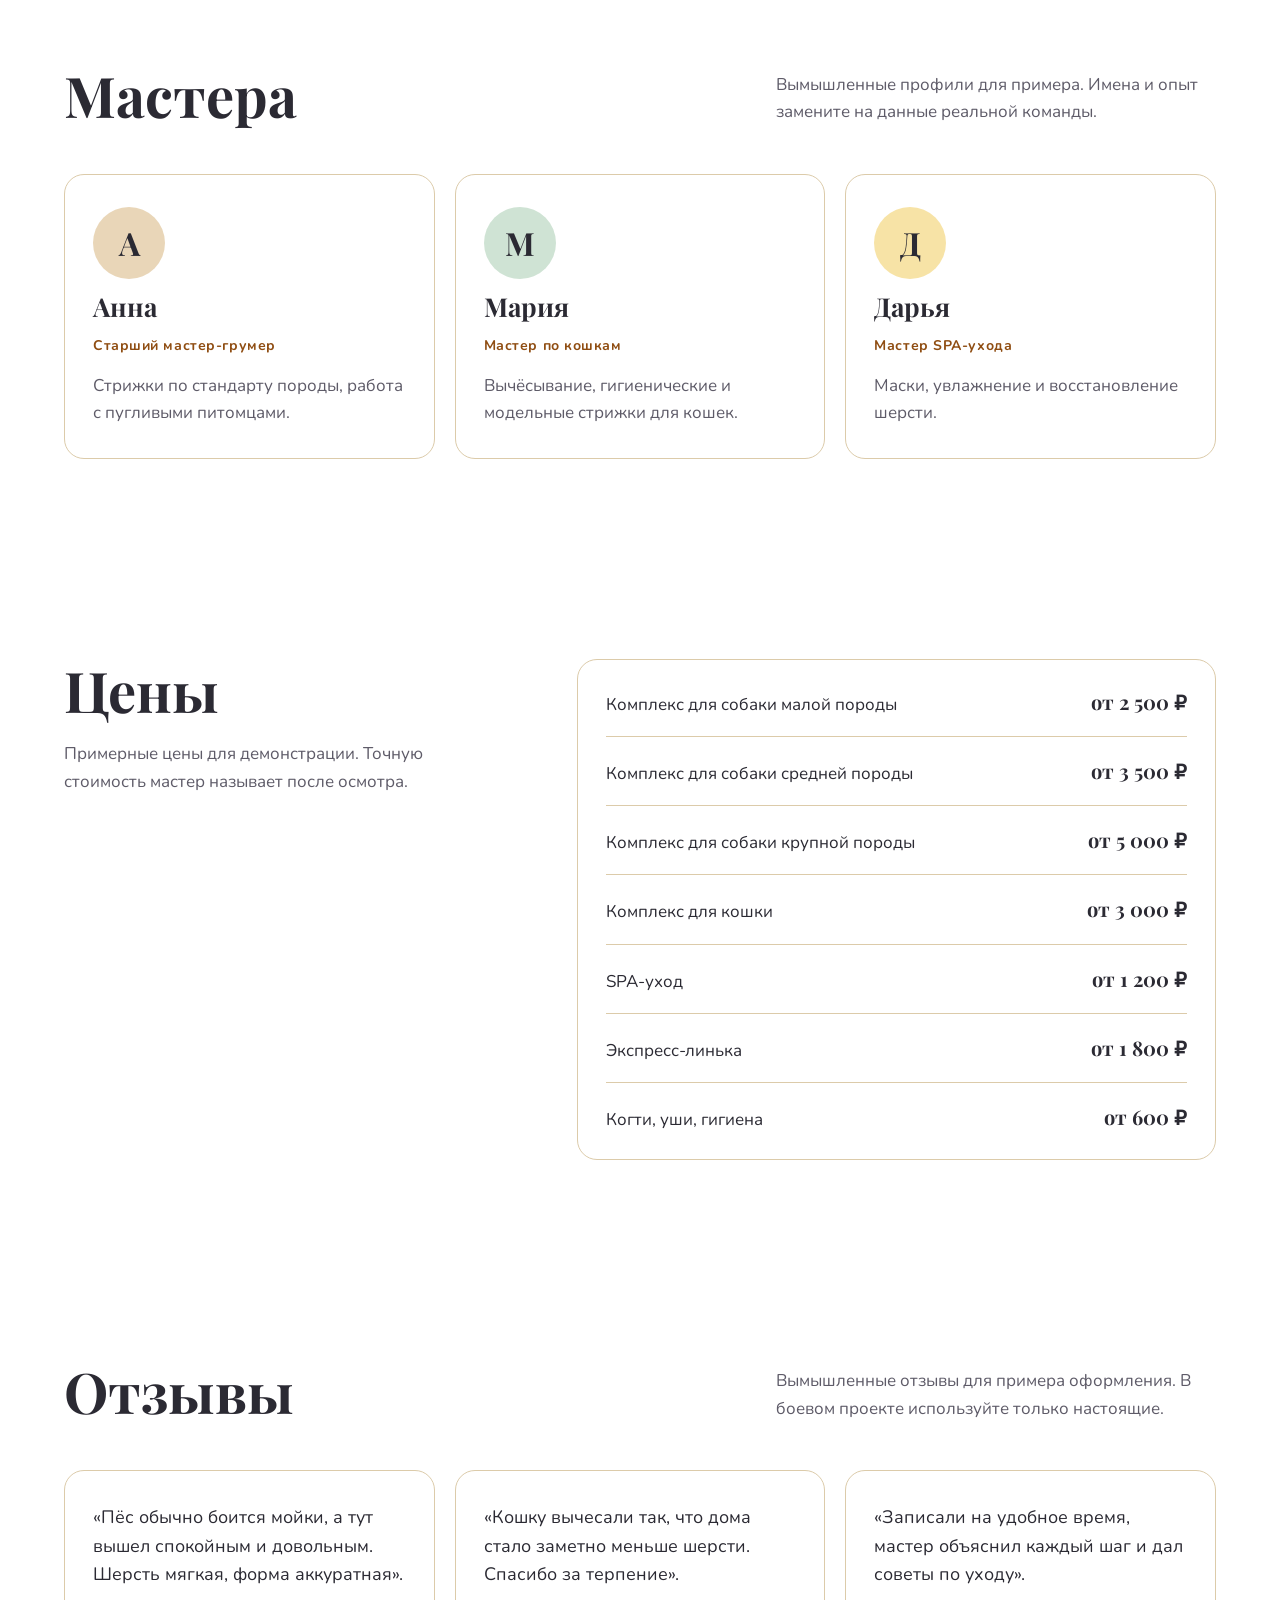
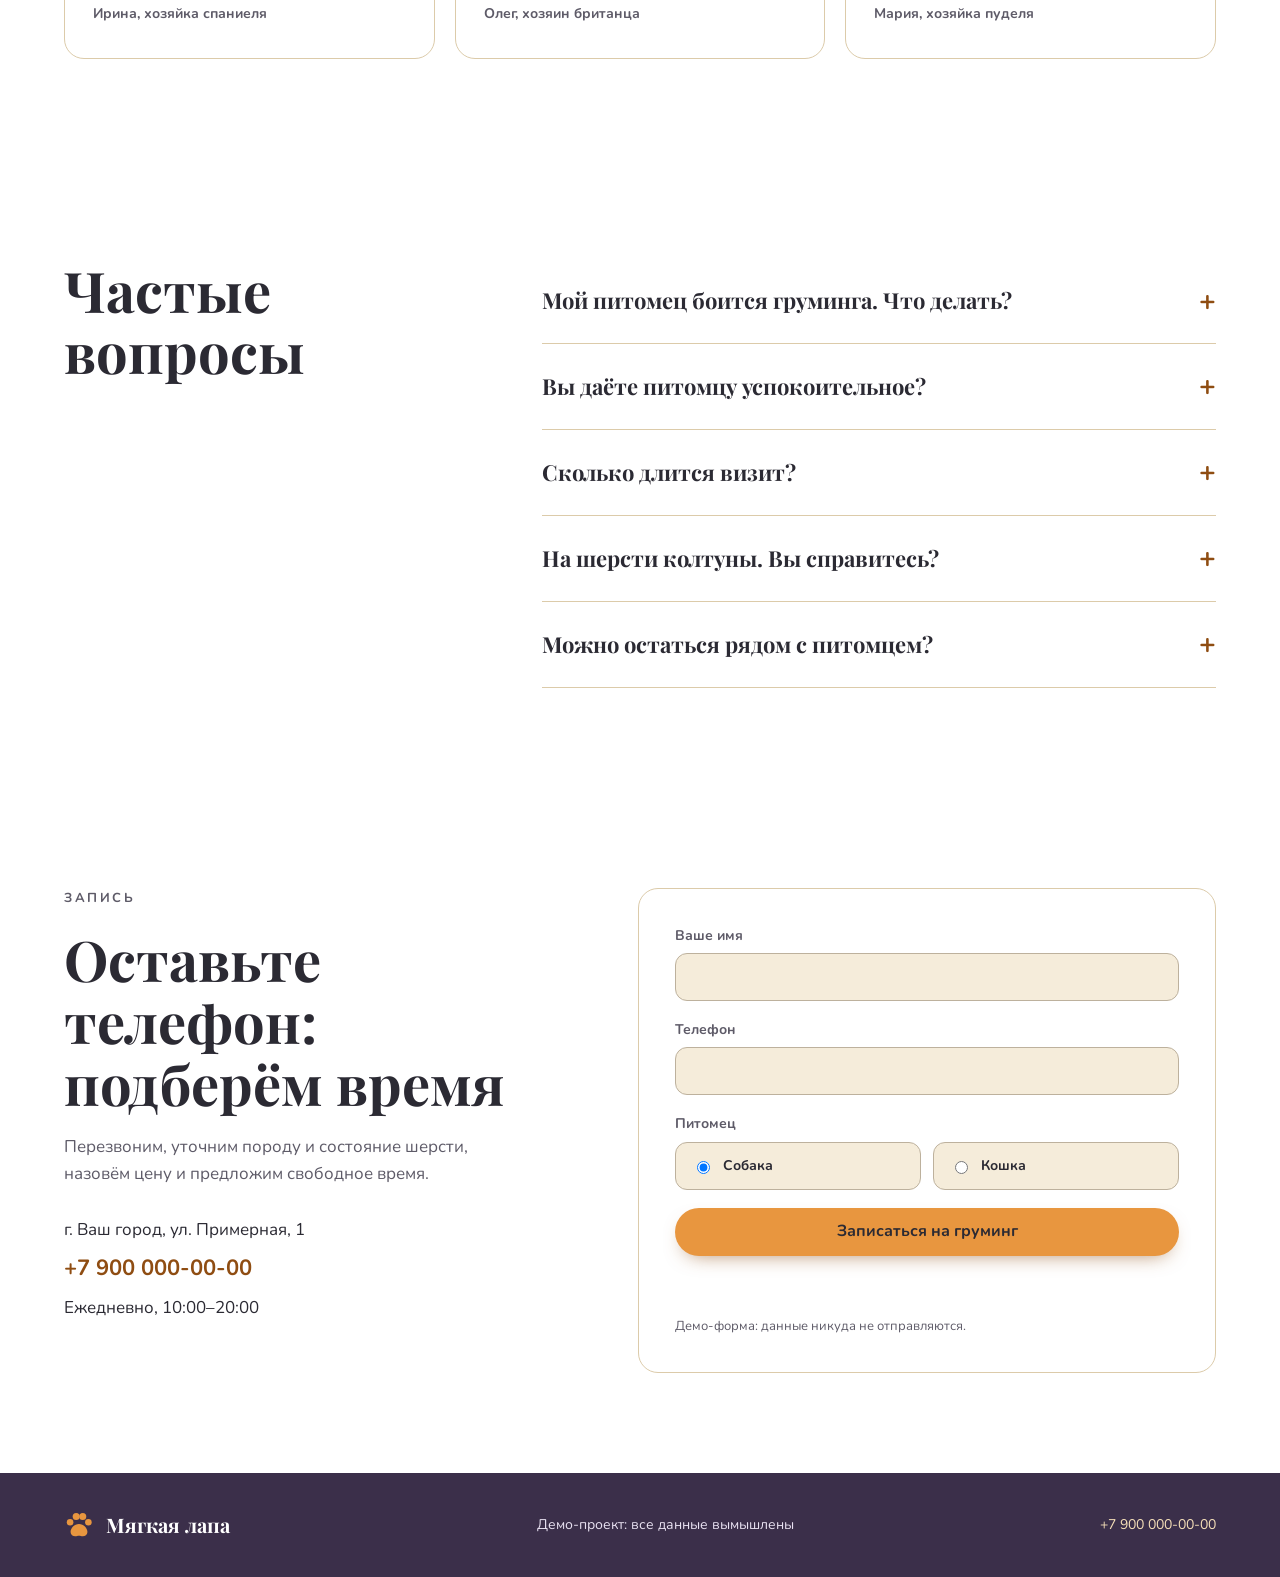
==== commit 2d6f16fa: "Демо: фото лабрадудля в галерее, фото мастера в блоке «Как проходит визит» Co-Authored-By: Claude So" ====
--- a/demo/index.html
+++ b/demo/index.html
@@ -154,7 +154,8 @@
       <figure class="work reveal"><div class="work-img photo"><img src="assets/yorkie-after.webp" alt="Йоркширский терьер после модельной стрижки" width="900" height="900" loading="lazy" decoding="async"></div><figcaption>Йоркширский терьер: модельная стрижка</figcaption></figure>
       <figure class="work reveal"><div class="work-img photo"><img src="assets/maltese.webp" alt="Белая мальтезе после груминга" width="900" height="900" loading="lazy" decoding="async"></div><figcaption>Мальтезе: гигиеническая стрижка</figcaption></figure>
       <figure class="work reveal"><div class="work-img photo"><img src="assets/pekingese.webp" alt="Пекинес после ухода за шерстью" width="900" height="900" loading="lazy" decoding="async"></div><figcaption>Пекинес: SPA-уход</figcaption></figure>
-      <figure class="work reveal"><div class="work-img photo"><img src="assets/cat.webp" alt="Рыжая кошка у входа в салон" width="900" height="900" loading="lazy" decoding="async"></div><figcaption>Рыжий кот: вычёсывание подшёрстка</figcaption></figure>
+      <figure class="work wide reveal"><div class="work-img photo"><img src="assets/cat.webp" alt="Рыжая кошка у входа в салон" width="900" height="900" loading="lazy" decoding="async"></div><figcaption>Рыжий кот: вычёсывание подшёрстка</figcaption></figure>
+      <figure class="work wide reveal"><div class="work-img photo"><img src="assets/doodle.webp" alt="Золотистый лабрадудль с кудрявой шерстью" width="900" height="900" loading="lazy" decoding="async"></div><figcaption>Лабрадудль: стрижка и уход</figcaption></figure>
     </div>
   </div>
 </section>
@@ -187,11 +188,14 @@
       <h2>Как проходит визит</h2>
       <p>Три простых шага, чтобы питомец чувствовал себя спокойно.</p>
     </div>
-    <ol class="steps">
-      <li class="reveal"><span class="step-n">1</span><h3>Знакомство</h3><p>Питомец осваивается, мастер осматривает шерсть, кожу, когти и обсуждает с вами желаемый результат.</p></li>
-      <li class="reveal"><span class="step-n">2</span><h3>Уход</h3><p>Мытьё, сушка и стрижка в спокойном темпе. Если питомец устал, делаем паузу.</p></li>
-      <li class="reveal"><span class="step-n">3</span><h3>Финал</h3><p>Показываем результат, даём рекомендации по домашнему уходу и приглашаем на следующий визит.</p></li>
-    </ol>
+    <div class="steps-layout">
+      <figure class="steps-photo reveal"><img src="assets/groomer.webp" alt="Мастер расчёсывает золотистого ретривера на столе для груминга" width="1000" height="1000" loading="lazy" decoding="async"></figure>
+      <ol class="steps">
+        <li class="reveal"><span class="step-n">1</span><div><h3>Знакомство</h3><p>Питомец осваивается, мастер осматривает шерсть, кожу, когти и обсуждает с вами желаемый результат.</p></div></li>
+        <li class="reveal"><span class="step-n">2</span><div><h3>Уход</h3><p>Мытьё, сушка и стрижка в спокойном темпе. Если питомец устал, делаем паузу.</p></div></li>
+        <li class="reveal"><span class="step-n">3</span><div><h3>Финал</h3><p>Показываем результат, даём рекомендации по домашнему уходу и приглашаем на следующий визит.</p></div></li>
+      </ol>
+    </div>
   </div>
 </section>
 
--- a/demo/style.css
+++ b/demo/style.css
@@ -119,7 +119,10 @@
 .card p, .person p, .review p { color: var(--muted); }
 
 /* Галерея */
-.gallery { display: grid; grid-template-columns: repeat(4, minmax(0, 1fr)); gap: 20px; }
+.gallery { display: grid; grid-template-columns: repeat(6, minmax(0, 1fr)); gap: 20px; }
+.gallery .work { grid-column: span 2; }
+.gallery .work.wide { grid-column: span 3; }
+.gallery .work.wide .work-img { aspect-ratio: 3 / 2; }
 .work { margin: 0; display: flex; flex-direction: column; gap: 12px; }
 .work-img { background: var(--bg); border-radius: var(--radius); aspect-ratio: 4 / 5; overflow: hidden; display: flex; align-items: flex-end; justify-content: center; padding: 16% 14% 0; }
 .work-img svg { width: 100%; height: 100%; transition: transform .6s cubic-bezier(.2, .8, .2, 1); }
@@ -153,6 +156,15 @@
 .steps { list-style: none; margin: 0; padding: 0; display: grid; grid-template-columns: repeat(3, minmax(0, 1fr)); gap: 20px; }
 .steps li { background: var(--paper); border: 1px solid var(--line); border-radius: var(--radius); padding: 32px 28px; display: flex; flex-direction: column; gap: 12px; }
 .steps h3 { font-size: 26px; font-weight: 700; }
+.steps-layout { display: grid; grid-template-columns: minmax(0, 1fr) minmax(0, 1.1fr); gap: 40px; align-items: center; }
+.steps-layout .steps { grid-template-columns: minmax(0, 1fr); }
+.steps-layout .steps li { flex-direction: row; align-items: flex-start; gap: 20px; padding: 24px 28px; }
+.steps-layout .steps li > div { display: flex; flex-direction: column; gap: 8px; min-width: 0; }
+.steps-layout .steps h3 { font-size: 24px; }
+.step-n { flex: none; }
+.steps-photo { margin: 0; border-radius: var(--radius); overflow: hidden; aspect-ratio: 1 / 1; background: var(--tint); }
+.steps-photo img { width: 100%; height: 100%; object-fit: cover; object-position: 40% 50%; transition: transform .8s cubic-bezier(.2, .8, .2, 1); }
+.steps-photo:hover img { transform: scale(1.04); }
 .steps p { color: var(--muted); }
 .step-n { width: 44px; height: 44px; border-radius: 50%; background: var(--coral); color: var(--ink); display: grid; place-items: center; font-weight: 800; }
 
@@ -313,6 +325,10 @@
   .main-nav { display: none; }
   .cards-3, .steps { grid-template-columns: minmax(0, 1fr); }
   .gallery { grid-template-columns: repeat(2, minmax(0, 1fr)); }
+  .gallery .work, .gallery .work.wide { grid-column: span 1; }
+  .gallery .work.wide, .gallery .work:nth-child(3) { grid-column: 1 / -1; }
+  .gallery .work:nth-child(3) .work-img { aspect-ratio: 3 / 2; }
+  .steps-layout { grid-template-columns: minmax(0, 1fr); gap: 24px; }
   .hero { padding-top: 40px; }
   .hero-art { height: 420px; }
   .section { padding: 72px 0; }
@@ -321,6 +337,10 @@
   .cards { grid-template-columns: minmax(0, 1fr); }
   .form { padding: 24px; }
   .gallery { grid-template-columns: repeat(2, minmax(0, 1fr)); }
+  .gallery .work, .gallery .work.wide { grid-column: span 1; }
+  .gallery .work.wide, .gallery .work:nth-child(3) { grid-column: 1 / -1; }
+  .gallery .work:nth-child(3) .work-img { aspect-ratio: 3 / 2; }
+  .steps-layout { grid-template-columns: minmax(0, 1fr); gap: 24px; }
 }
 
 @media (max-width: 820px) {
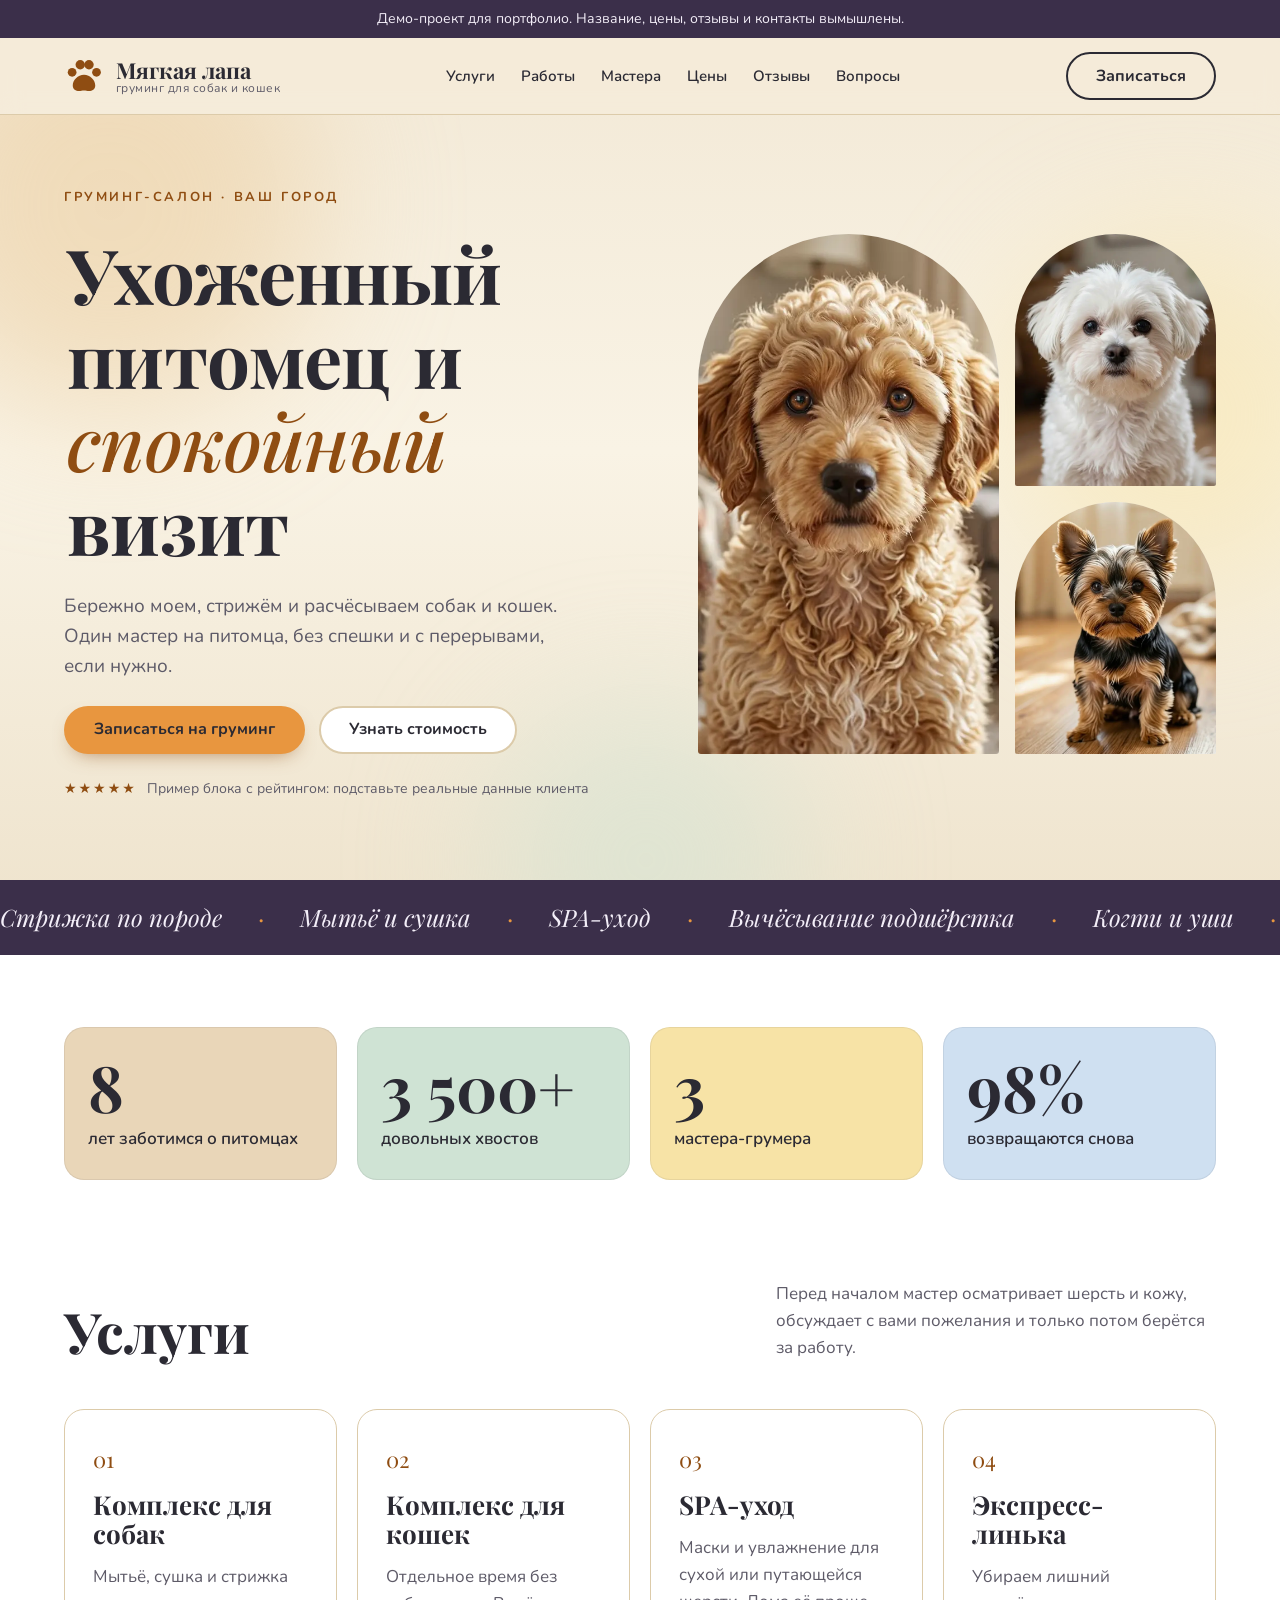
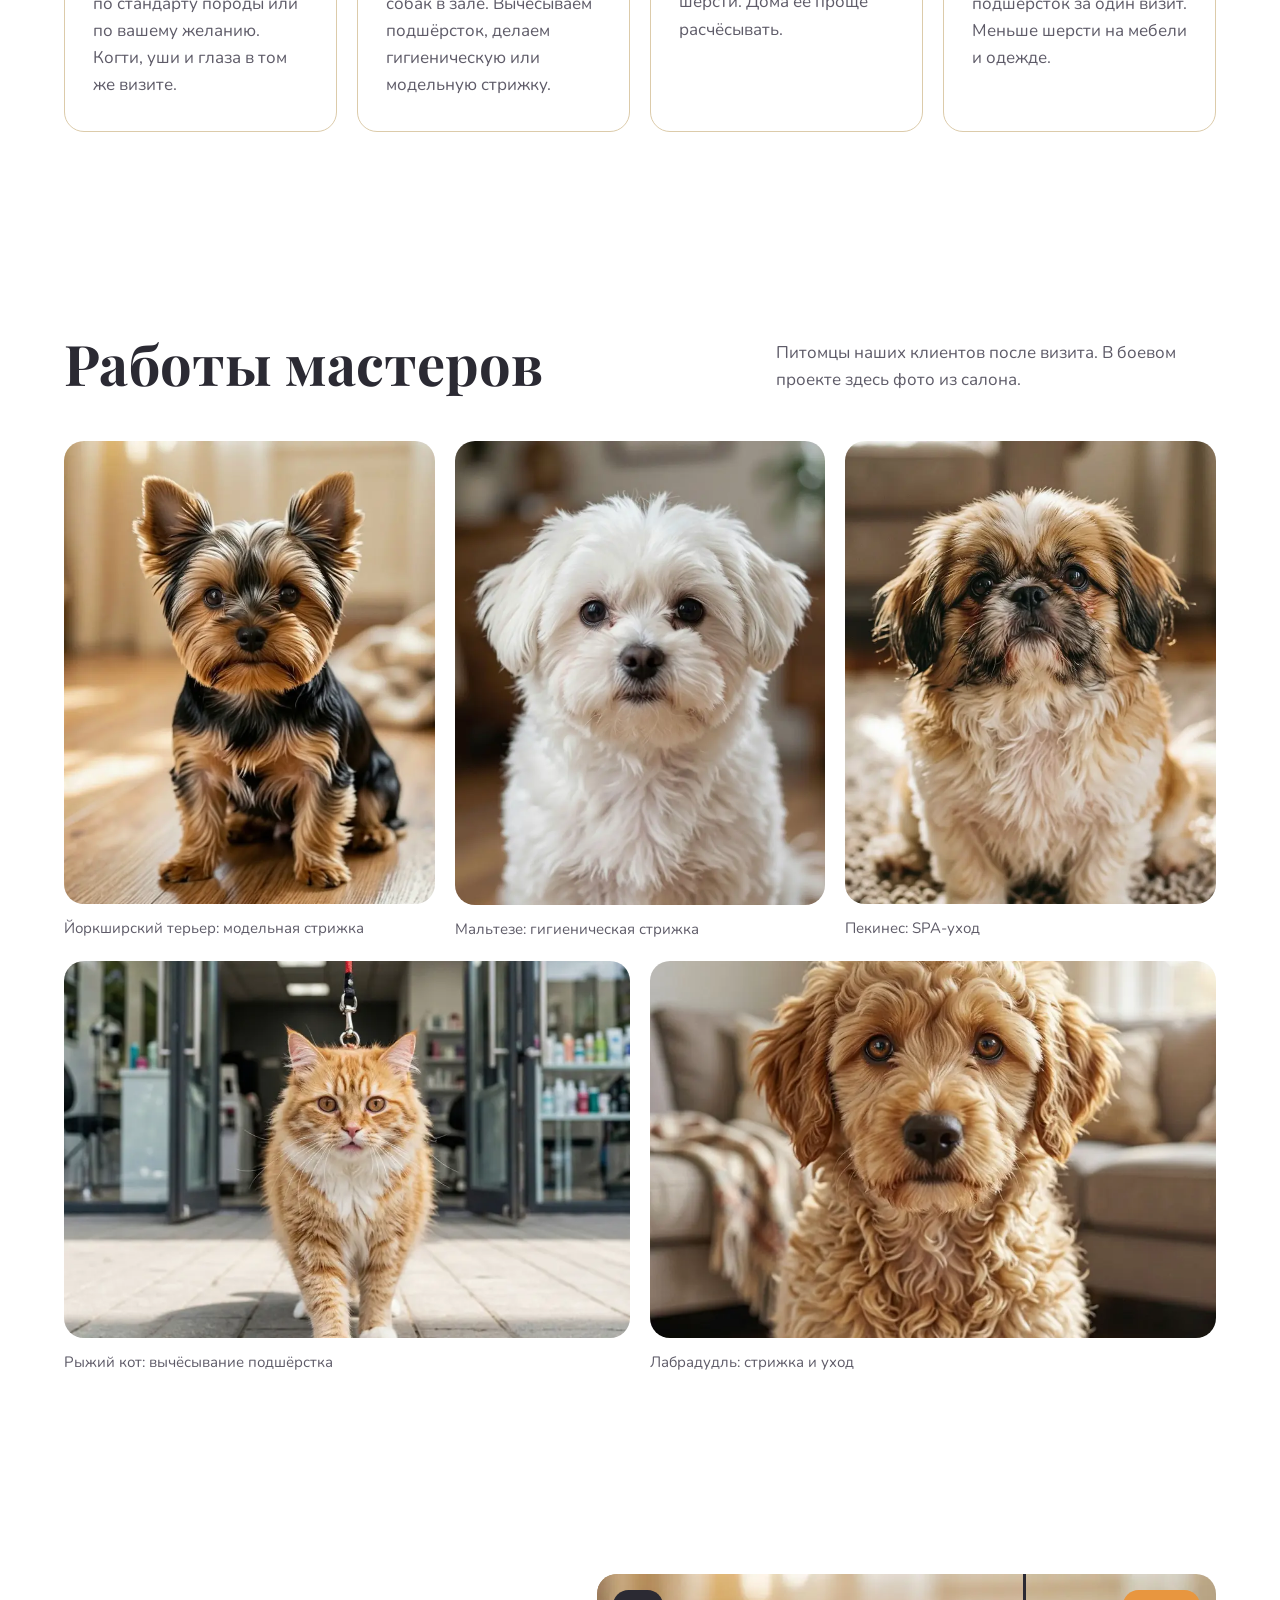
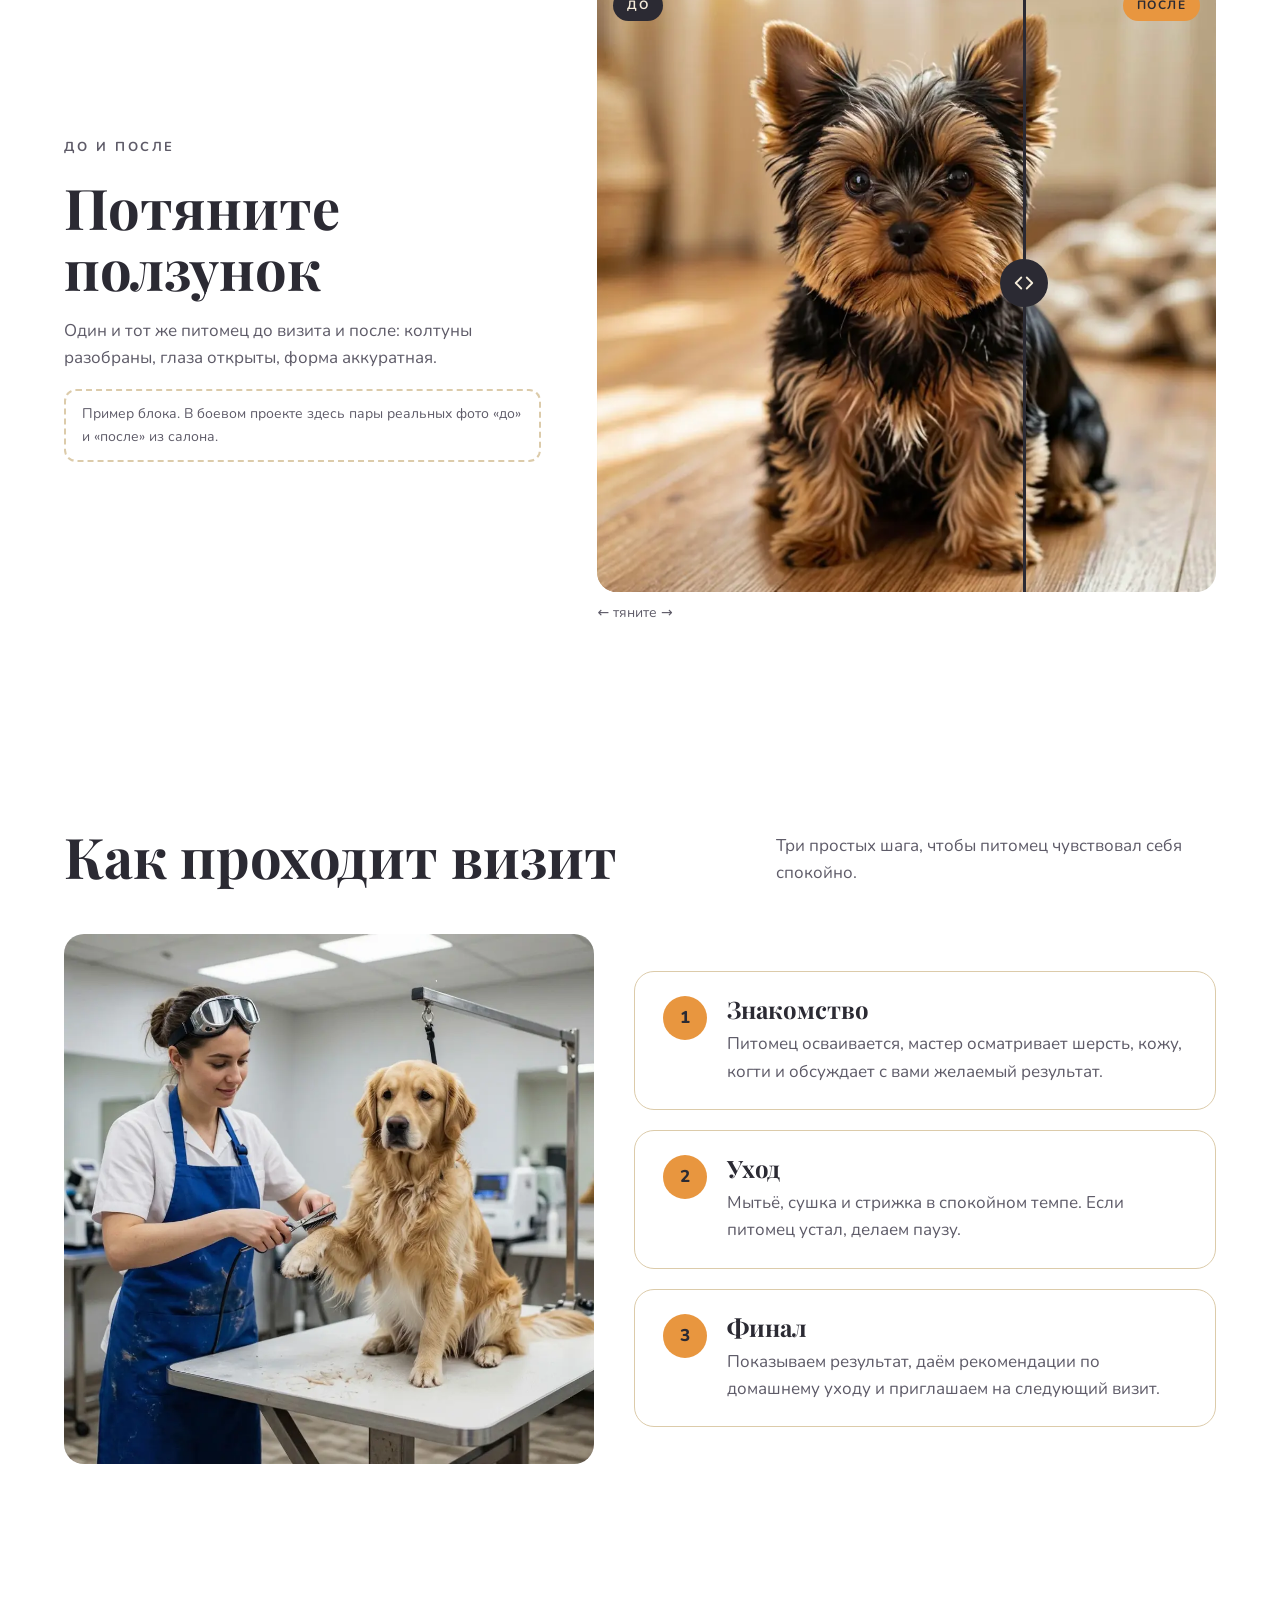
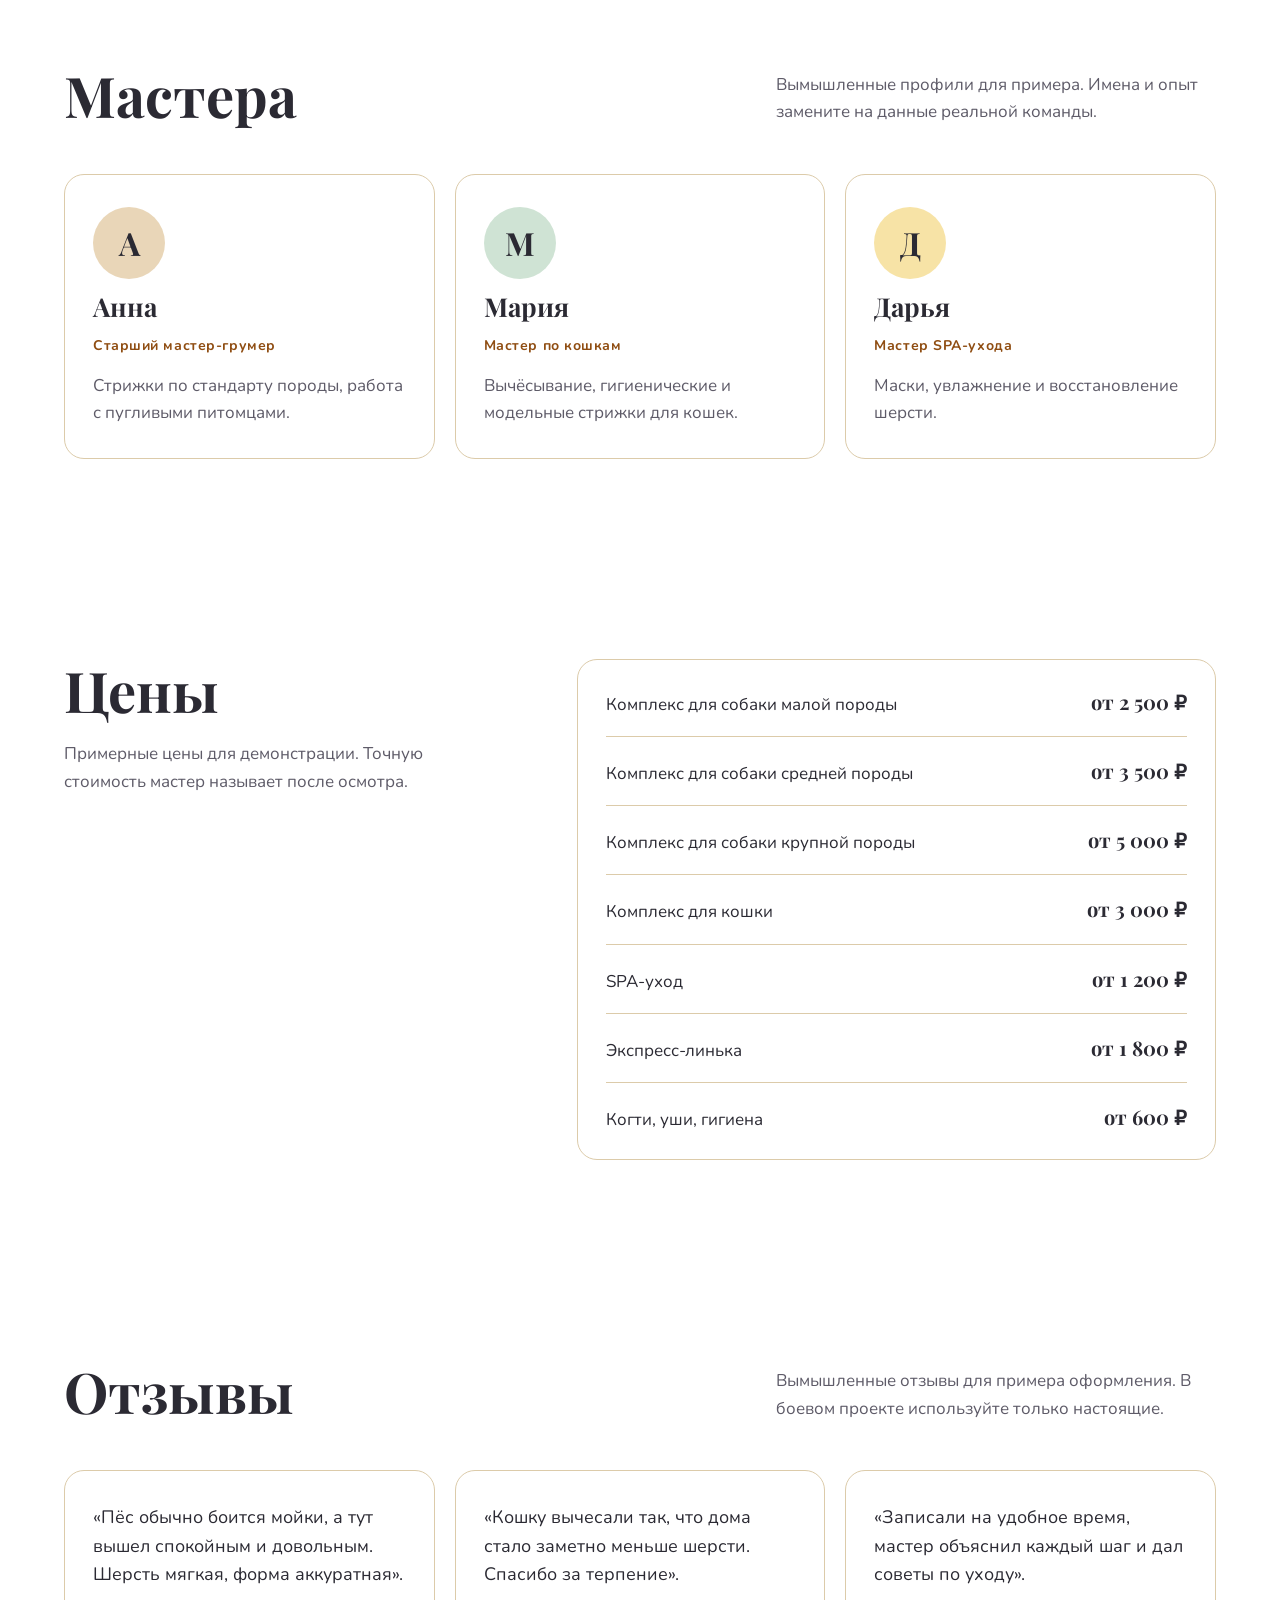
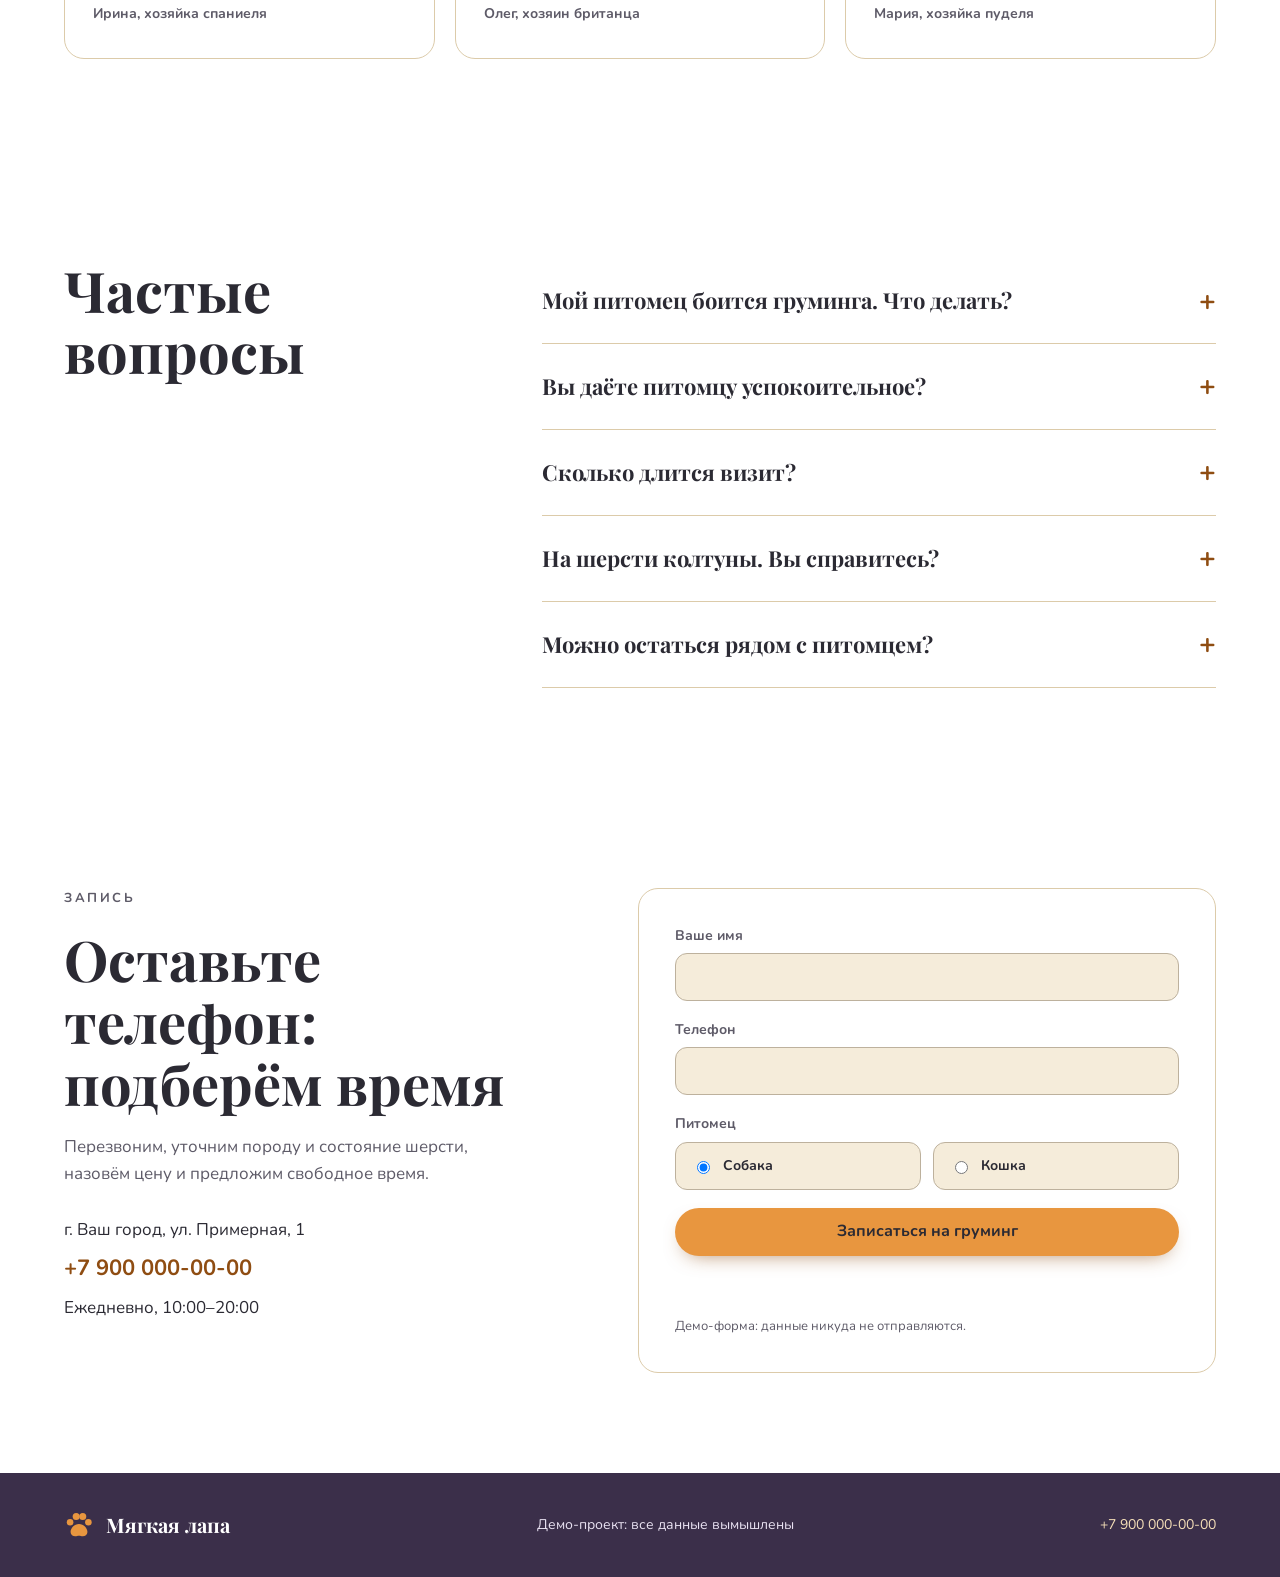
==== commit d1a05965: "Демо: настоящие фото на первом экране вместо иллюстраций Co-Authored-By: Claude Sonnet 5.5 <noreply@" ====
--- a/demo/index.html
+++ b/demo/index.html
@@ -104,10 +104,10 @@
       </div>
       <p class="rating"><span aria-hidden="true">★★★★★</span> Пример блока с рейтингом: подставьте реальные данные клиента</p>
     </div>
-    <div class="hero-art" aria-hidden="true">
-      <div class="arch arch-big" style="--bg:#E9D6B8;--fur:#E7B78A;--ear:#B97B4D;--muzzle:#F7E6D2"><svg><use href="#pet-dog"/></svg></div>
-      <div class="arch arch-sm a1" style="--bg:#CFE3D4;--fur:#FFFFFF;--muzzle:#F1ECE4"><svg><use href="#pet-fluffy"/></svg></div>
-      <div class="arch arch-sm a2" style="--bg:#F7E3A6;--fur:#9AA3AF;--muzzle:#E8D2B4"><svg><use href="#pet-cat"/></svg></div>
+    <div class="hero-art">
+      <div class="arch arch-big photo"><img src="assets/doodle.webp" alt="Золотистый лабрадудль с кудрявой шерстью после груминга" width="900" height="900" fetchpriority="high" decoding="async" style="object-position: 50% 30%"></div>
+      <div class="arch arch-sm a1 photo"><img src="assets/maltese.webp" alt="Белая мальтезе после груминга" width="900" height="900" decoding="async" style="object-position: 50% 35%"></div>
+      <div class="arch arch-sm a2 photo"><img src="assets/yorkie-after.webp" alt="Йоркширский терьер после модельной стрижки" width="900" height="900" decoding="async" style="object-position: 50% 40%"></div>
     </div>
   </div>
 </section>
--- a/demo/style.css
+++ b/demo/style.css
@@ -254,6 +254,11 @@
 .arch-big { animation-delay: .2s, 1.3s; animation-duration: 1s, 7s; }
 .arch.a1 { animation-delay: .4s, 1.5s; animation-duration: 1s, 5.5s; }
 .arch.a2 { animation-delay: .6s, 1.9s; animation-duration: 1s, 6.5s; animation-direction: normal, reverse; }
+.arch.photo { padding: 0; display: block; background: var(--tint); }
+.arch.photo img { width: 100%; height: 100%; object-fit: cover; animation: slowZoom 18s ease-in-out infinite alternate; }
+.a1.photo img { animation-delay: -6s; }
+.a2.photo img { animation-delay: -12s; }
+@keyframes slowZoom { to { transform: scale(1.08); } }
 .arch svg { transform-origin: 50% 100%; animation: sway 5s ease-in-out infinite; }
 .a1 svg { animation-delay: -1.5s; }
 .a2 svg { animation-delay: -3s; }
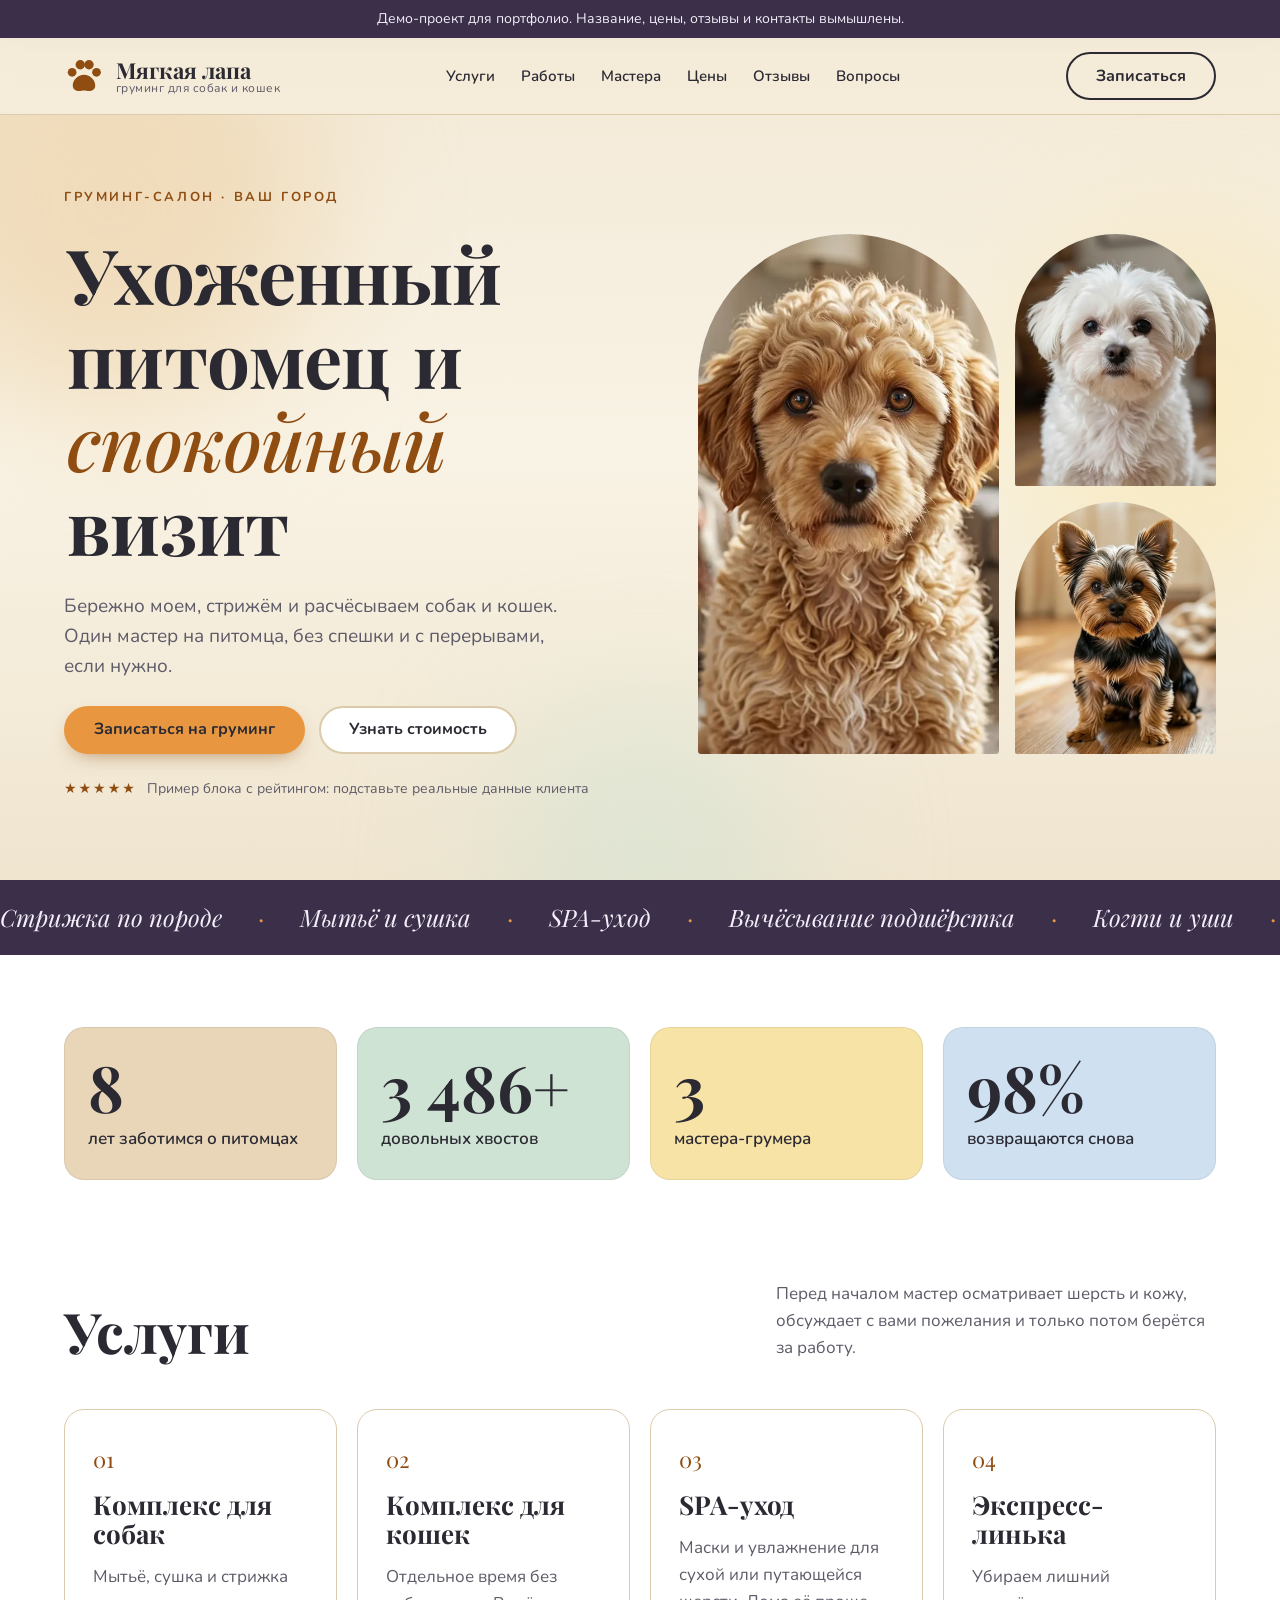
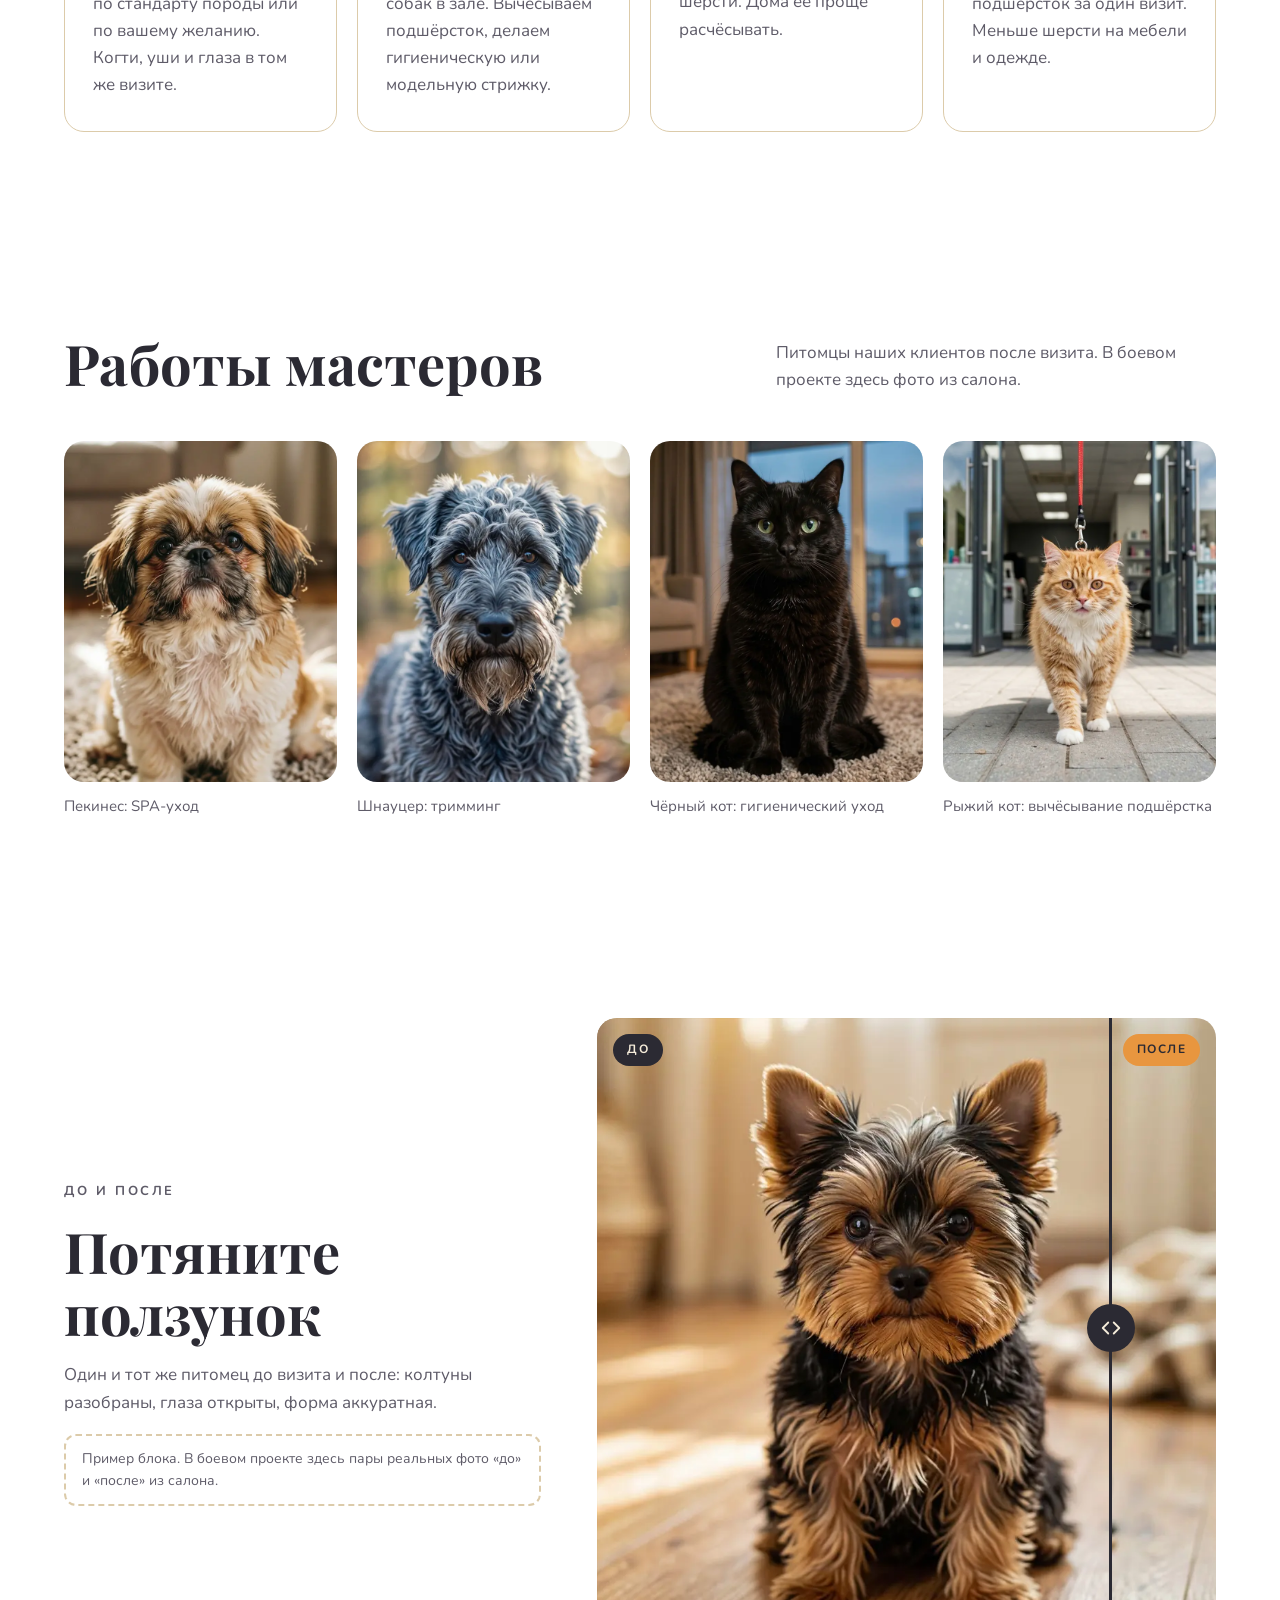
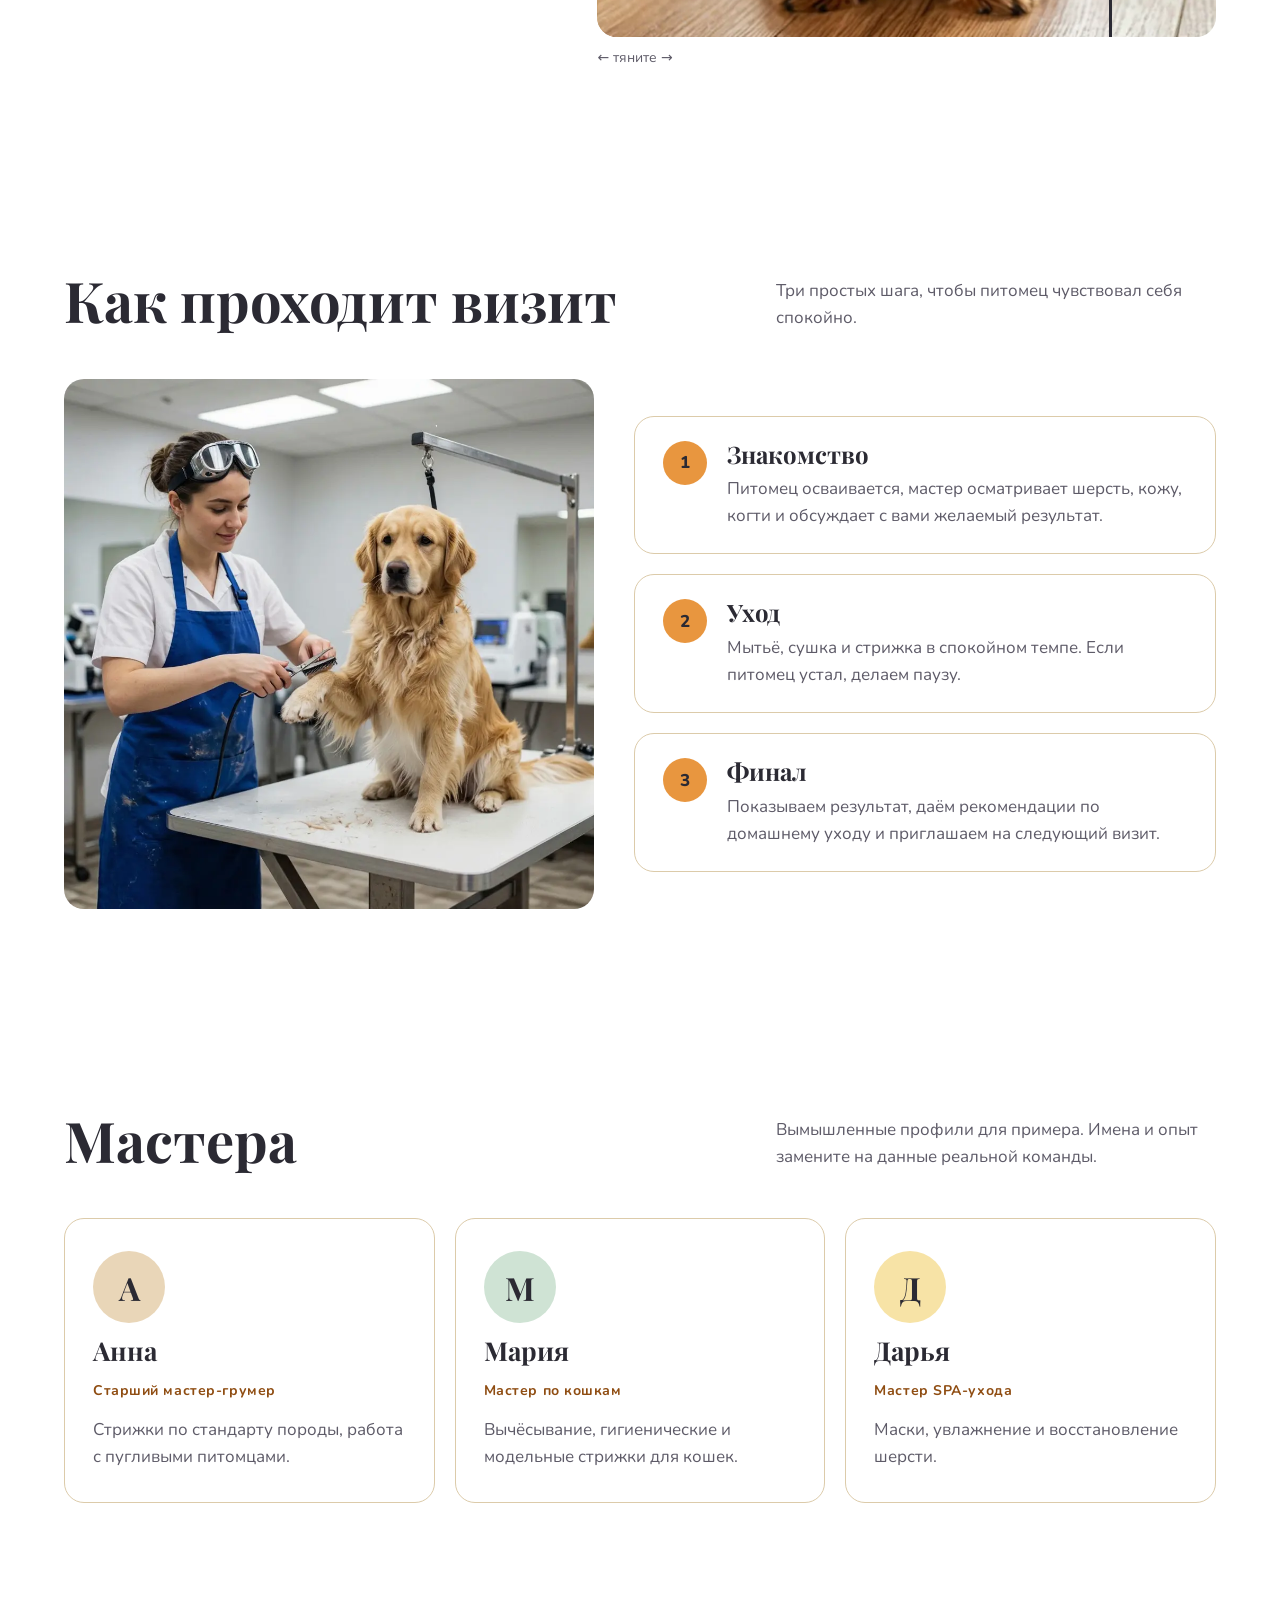
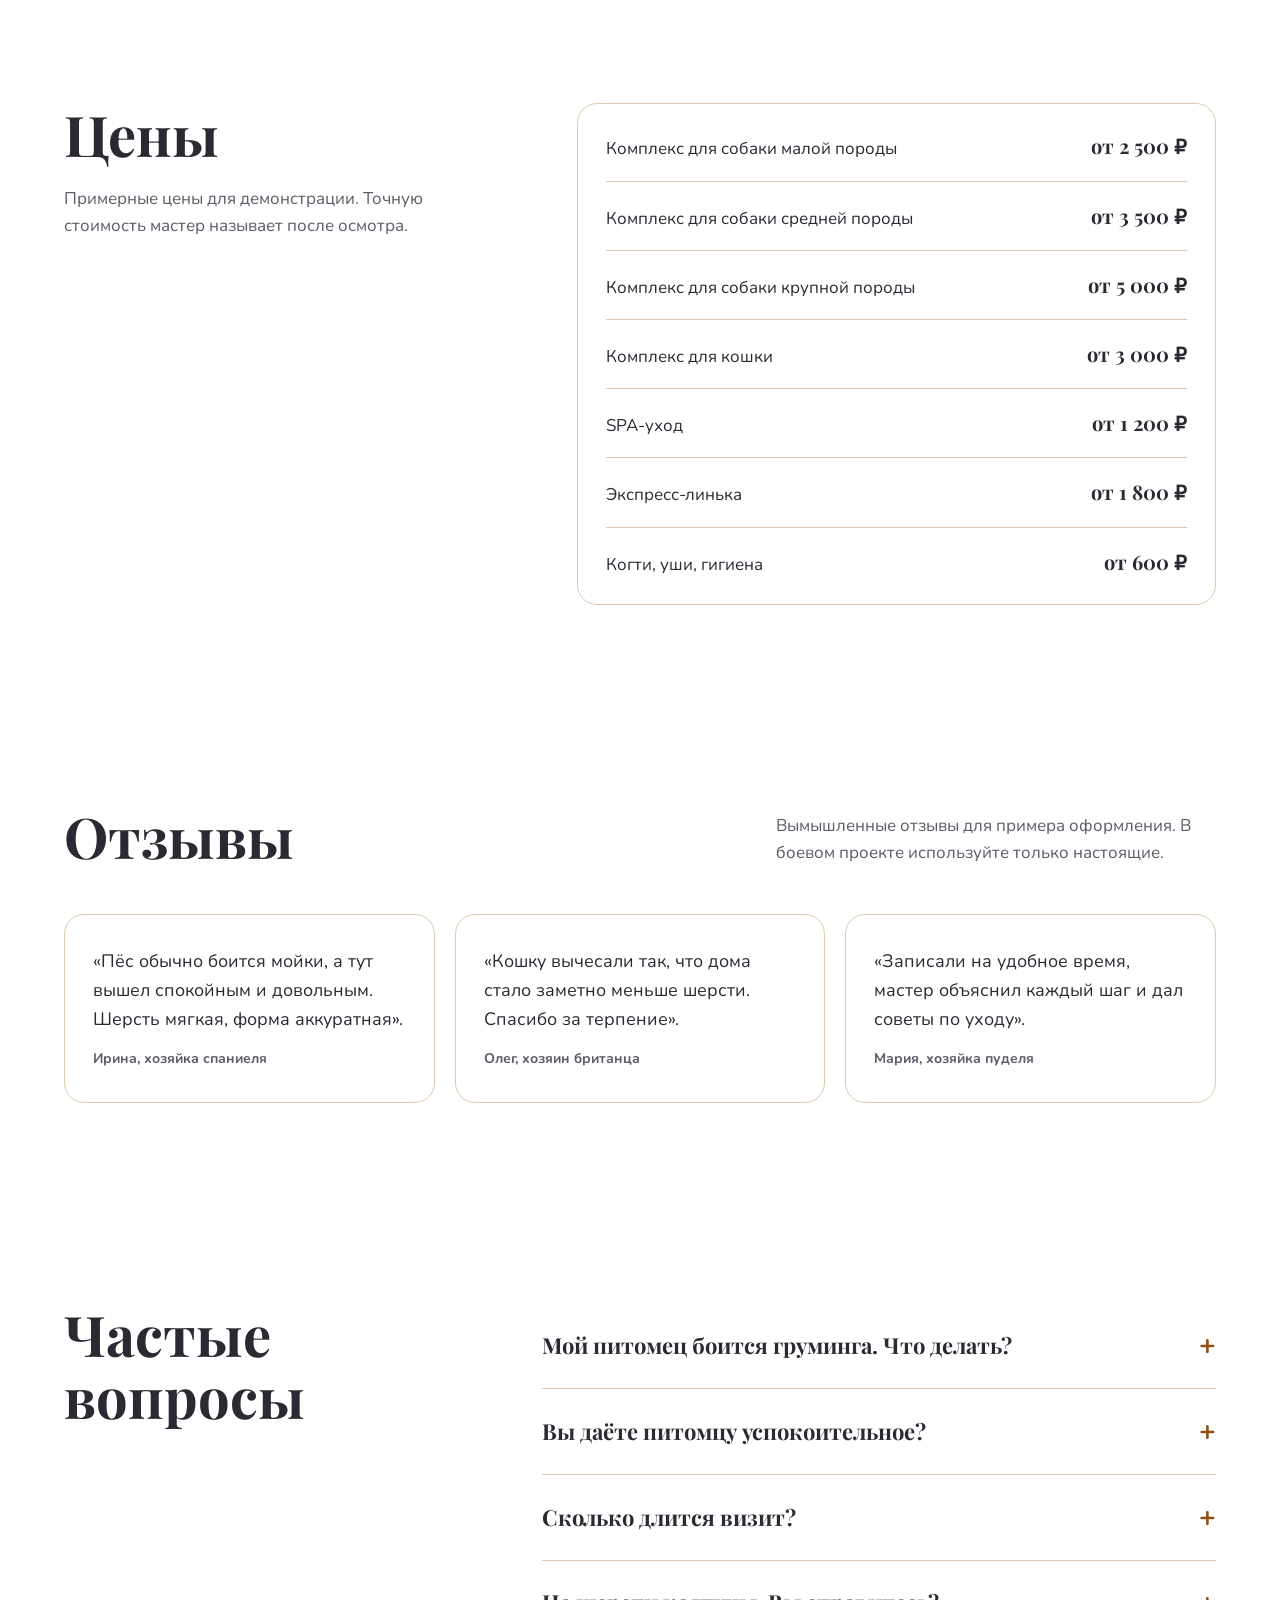
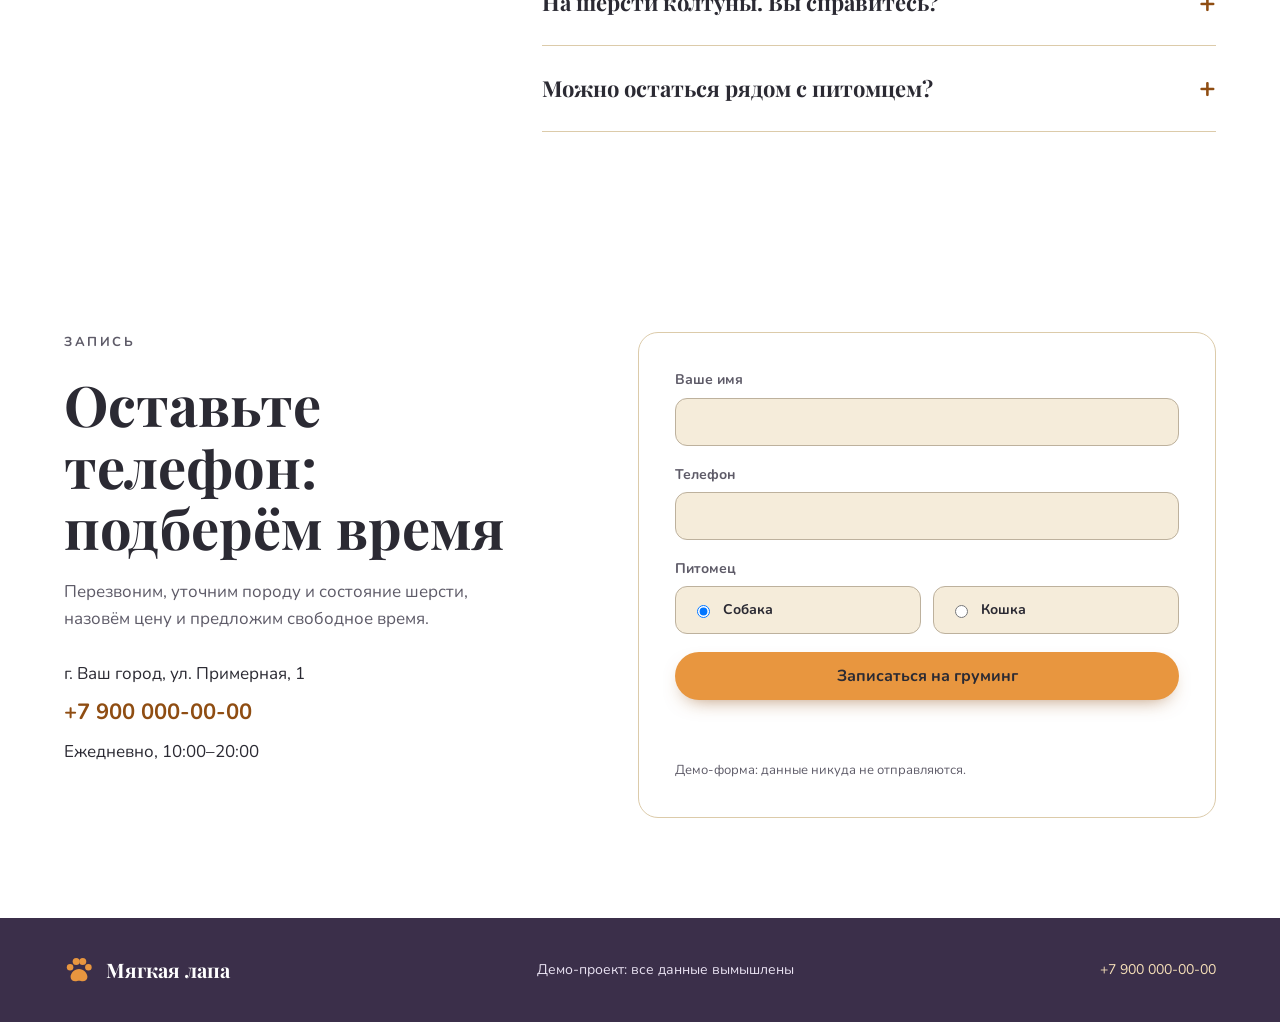
==== commit 6c488c83: "Демо: новые фото (шнауцер, чёрный кот) в галерее, без повторов с первым экраном Co-Authored-By: Clau" ====
--- a/demo/index.html
+++ b/demo/index.html
@@ -151,11 +151,10 @@
       <p>Питомцы наших клиентов после визита. В боевом проекте здесь фото из салона.</p>
     </div>
     <div class="gallery">
-      <figure class="work reveal"><div class="work-img photo"><img src="assets/yorkie-after.webp" alt="Йоркширский терьер после модельной стрижки" width="900" height="900" loading="lazy" decoding="async"></div><figcaption>Йоркширский терьер: модельная стрижка</figcaption></figure>
-      <figure class="work reveal"><div class="work-img photo"><img src="assets/maltese.webp" alt="Белая мальтезе после груминга" width="900" height="900" loading="lazy" decoding="async"></div><figcaption>Мальтезе: гигиеническая стрижка</figcaption></figure>
       <figure class="work reveal"><div class="work-img photo"><img src="assets/pekingese.webp" alt="Пекинес после ухода за шерстью" width="900" height="900" loading="lazy" decoding="async"></div><figcaption>Пекинес: SPA-уход</figcaption></figure>
-      <figure class="work wide reveal"><div class="work-img photo"><img src="assets/cat.webp" alt="Рыжая кошка у входа в салон" width="900" height="900" loading="lazy" decoding="async"></div><figcaption>Рыжий кот: вычёсывание подшёрстка</figcaption></figure>
-      <figure class="work wide reveal"><div class="work-img photo"><img src="assets/doodle.webp" alt="Золотистый лабрадудль с кудрявой шерстью" width="900" height="900" loading="lazy" decoding="async"></div><figcaption>Лабрадудль: стрижка и уход</figcaption></figure>
+      <figure class="work reveal"><div class="work-img photo"><img src="assets/schnauzer.webp" alt="Шнауцер с аккуратным триммингом" width="900" height="900" loading="lazy" decoding="async"></div><figcaption>Шнауцер: тримминг</figcaption></figure>
+      <figure class="work reveal"><div class="work-img photo"><img src="assets/black-cat.webp" alt="Чёрный кот после ухода" width="900" height="900" loading="lazy" decoding="async"></div><figcaption>Чёрный кот: гигиенический уход</figcaption></figure>
+      <figure class="work reveal"><div class="work-img photo"><img src="assets/cat.webp" alt="Рыжая кошка у входа в салон" width="900" height="900" loading="lazy" decoding="async"></div><figcaption>Рыжий кот: вычёсывание подшёрстка</figcaption></figure>
     </div>
   </div>
 </section>
--- a/demo/style.css
+++ b/demo/style.css
@@ -119,10 +119,7 @@
 .card p, .person p, .review p { color: var(--muted); }
 
 /* Галерея */
-.gallery { display: grid; grid-template-columns: repeat(6, minmax(0, 1fr)); gap: 20px; }
-.gallery .work { grid-column: span 2; }
-.gallery .work.wide { grid-column: span 3; }
-.gallery .work.wide .work-img { aspect-ratio: 3 / 2; }
+.gallery { display: grid; grid-template-columns: repeat(4, minmax(0, 1fr)); gap: 20px; }
 .work { margin: 0; display: flex; flex-direction: column; gap: 12px; }
 .work-img { background: var(--bg); border-radius: var(--radius); aspect-ratio: 4 / 5; overflow: hidden; display: flex; align-items: flex-end; justify-content: center; padding: 16% 14% 0; }
 .work-img svg { width: 100%; height: 100%; transition: transform .6s cubic-bezier(.2, .8, .2, 1); }
@@ -330,9 +327,6 @@
   .main-nav { display: none; }
   .cards-3, .steps { grid-template-columns: minmax(0, 1fr); }
   .gallery { grid-template-columns: repeat(2, minmax(0, 1fr)); }
-  .gallery .work, .gallery .work.wide { grid-column: span 1; }
-  .gallery .work.wide, .gallery .work:nth-child(3) { grid-column: 1 / -1; }
-  .gallery .work:nth-child(3) .work-img { aspect-ratio: 3 / 2; }
   .steps-layout { grid-template-columns: minmax(0, 1fr); gap: 24px; }
   .hero { padding-top: 40px; }
   .hero-art { height: 420px; }
@@ -342,9 +336,6 @@
   .cards { grid-template-columns: minmax(0, 1fr); }
   .form { padding: 24px; }
   .gallery { grid-template-columns: repeat(2, minmax(0, 1fr)); }
-  .gallery .work, .gallery .work.wide { grid-column: span 1; }
-  .gallery .work.wide, .gallery .work:nth-child(3) { grid-column: 1 / -1; }
-  .gallery .work:nth-child(3) .work-img { aspect-ratio: 3 / 2; }
   .steps-layout { grid-template-columns: minmax(0, 1fr); gap: 24px; }
 }
 
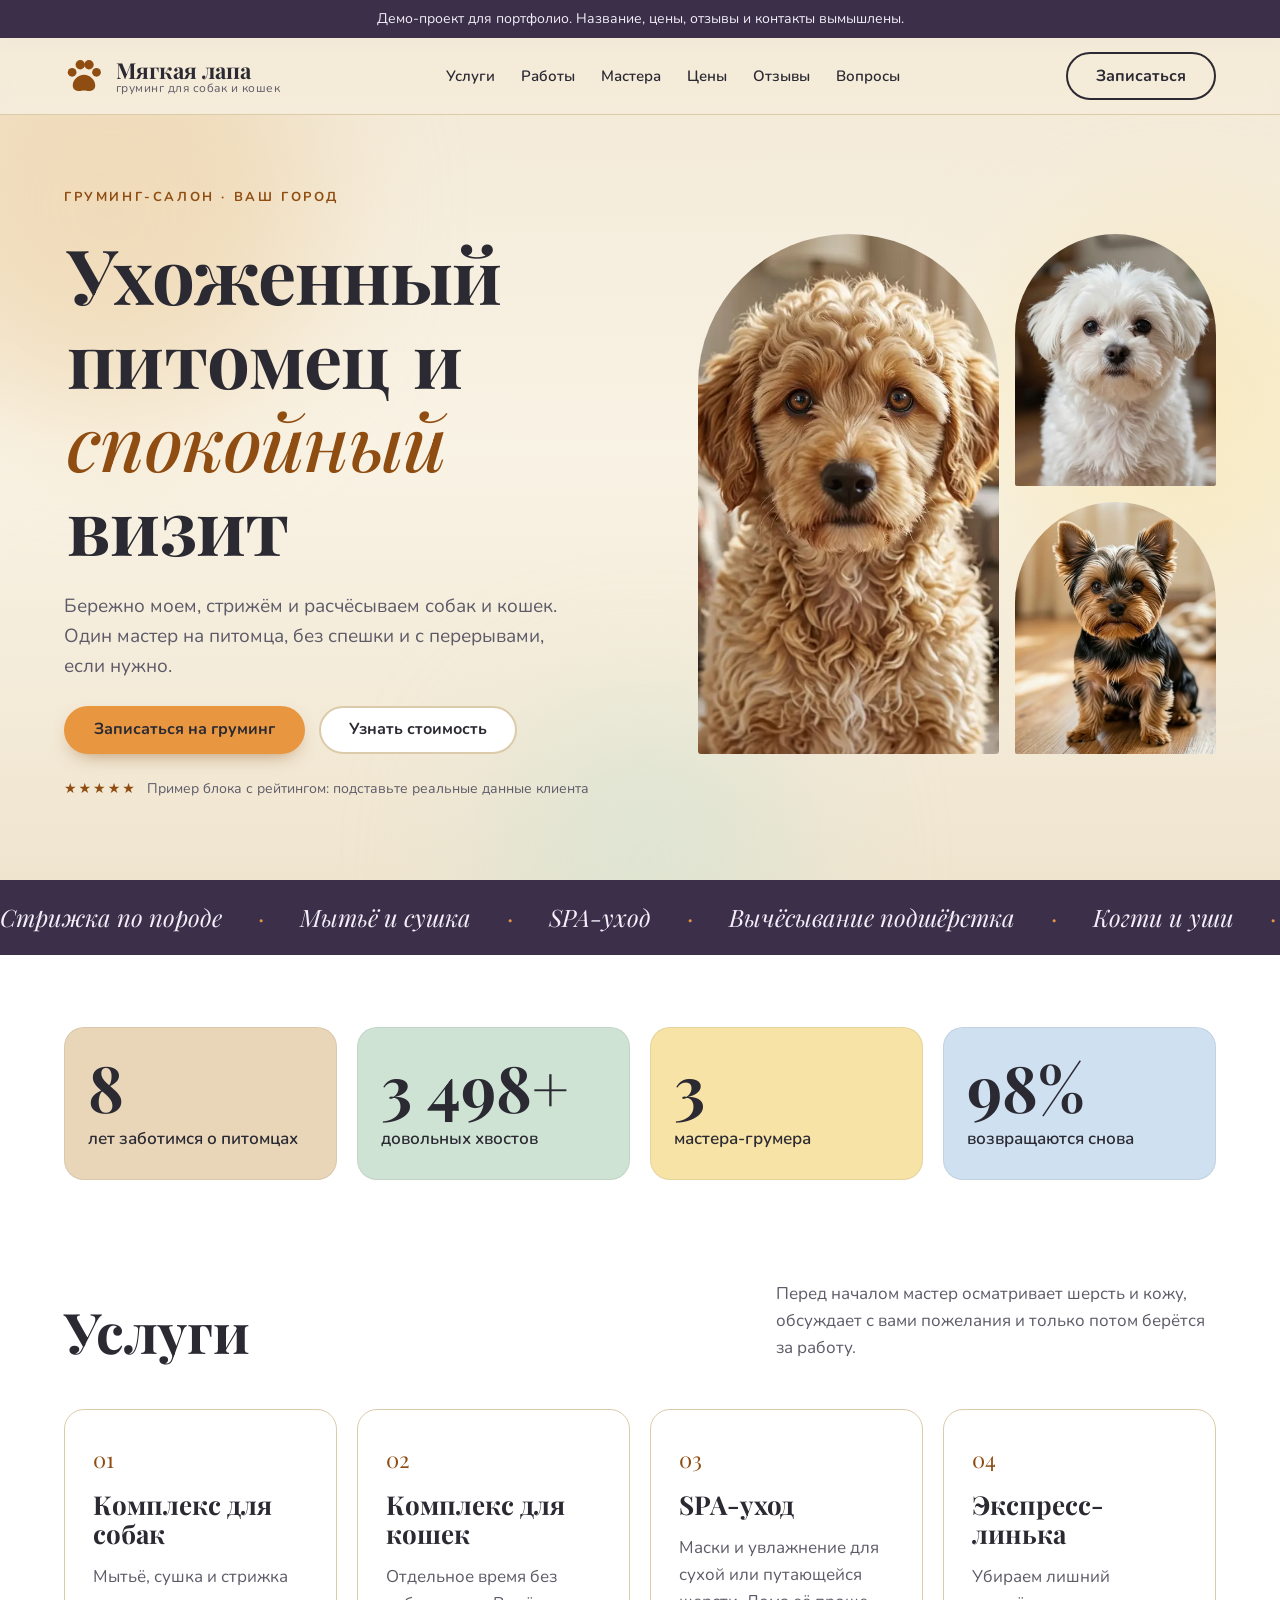
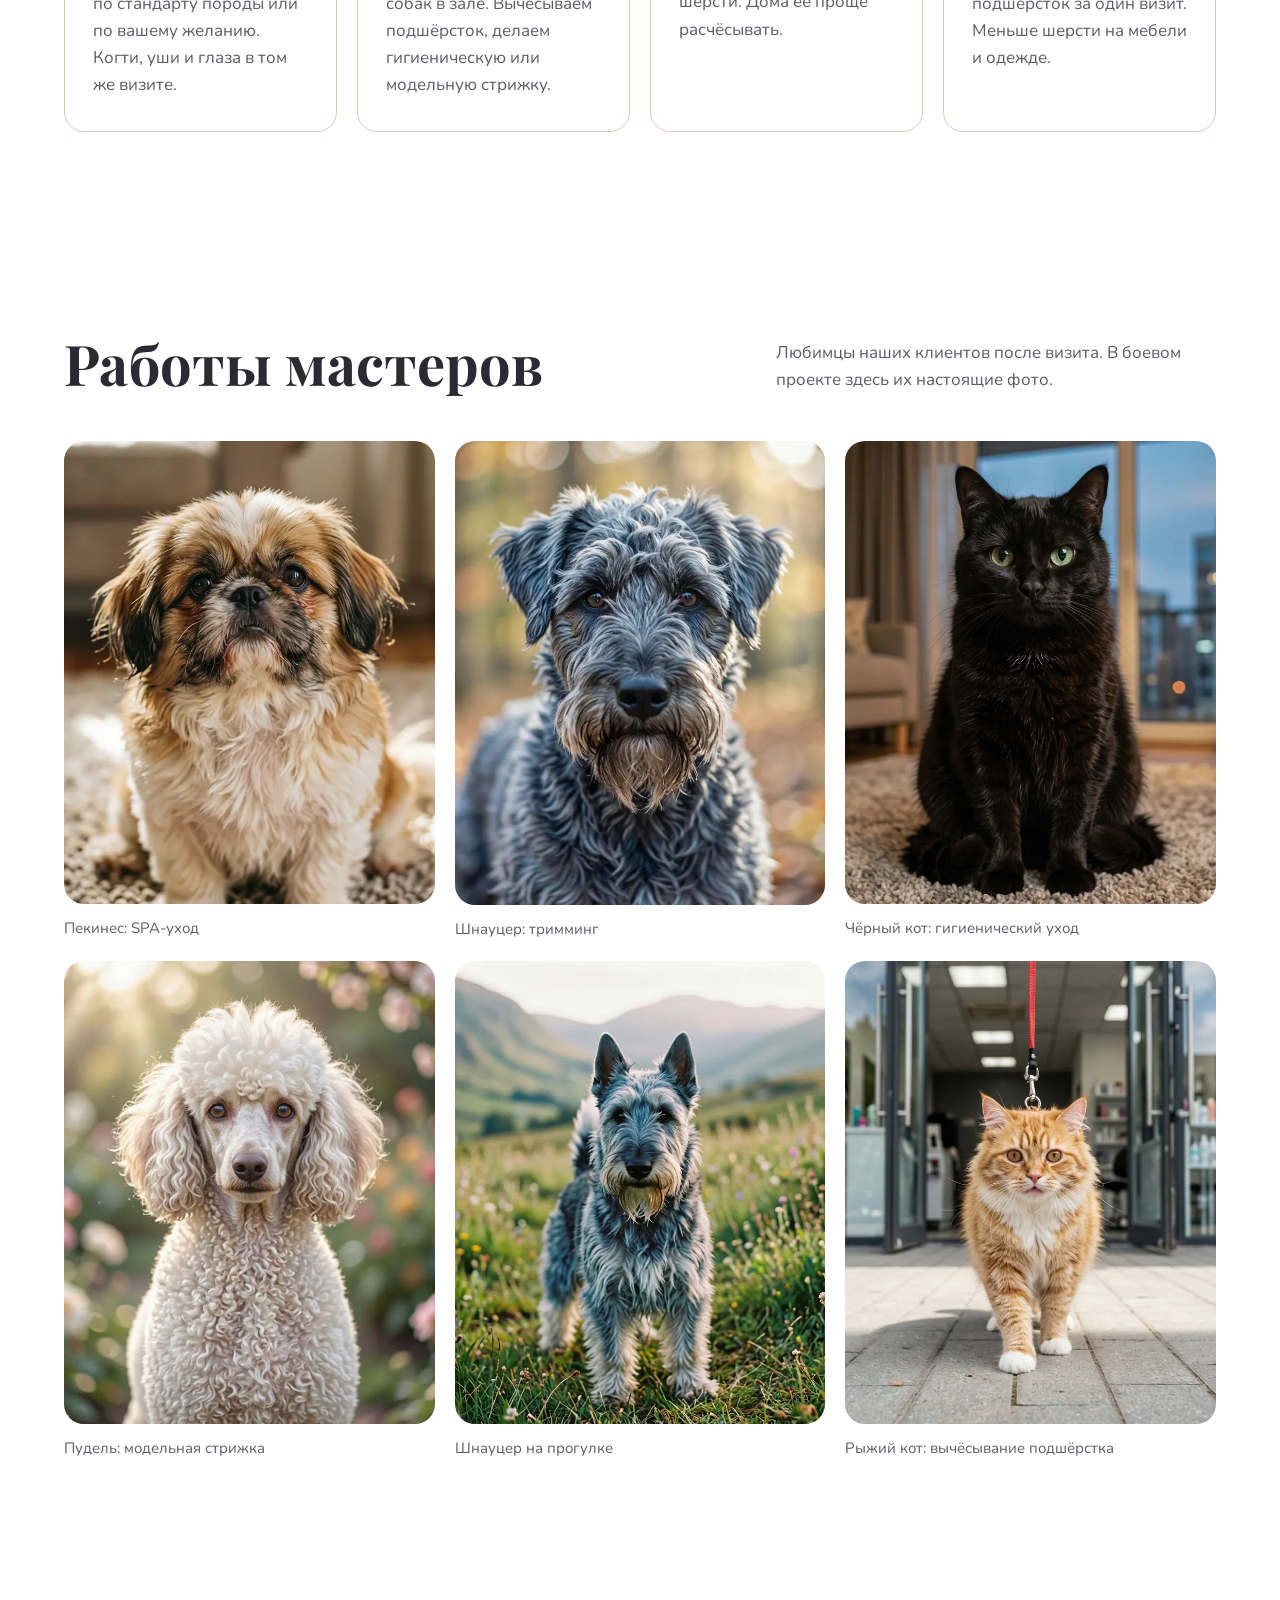
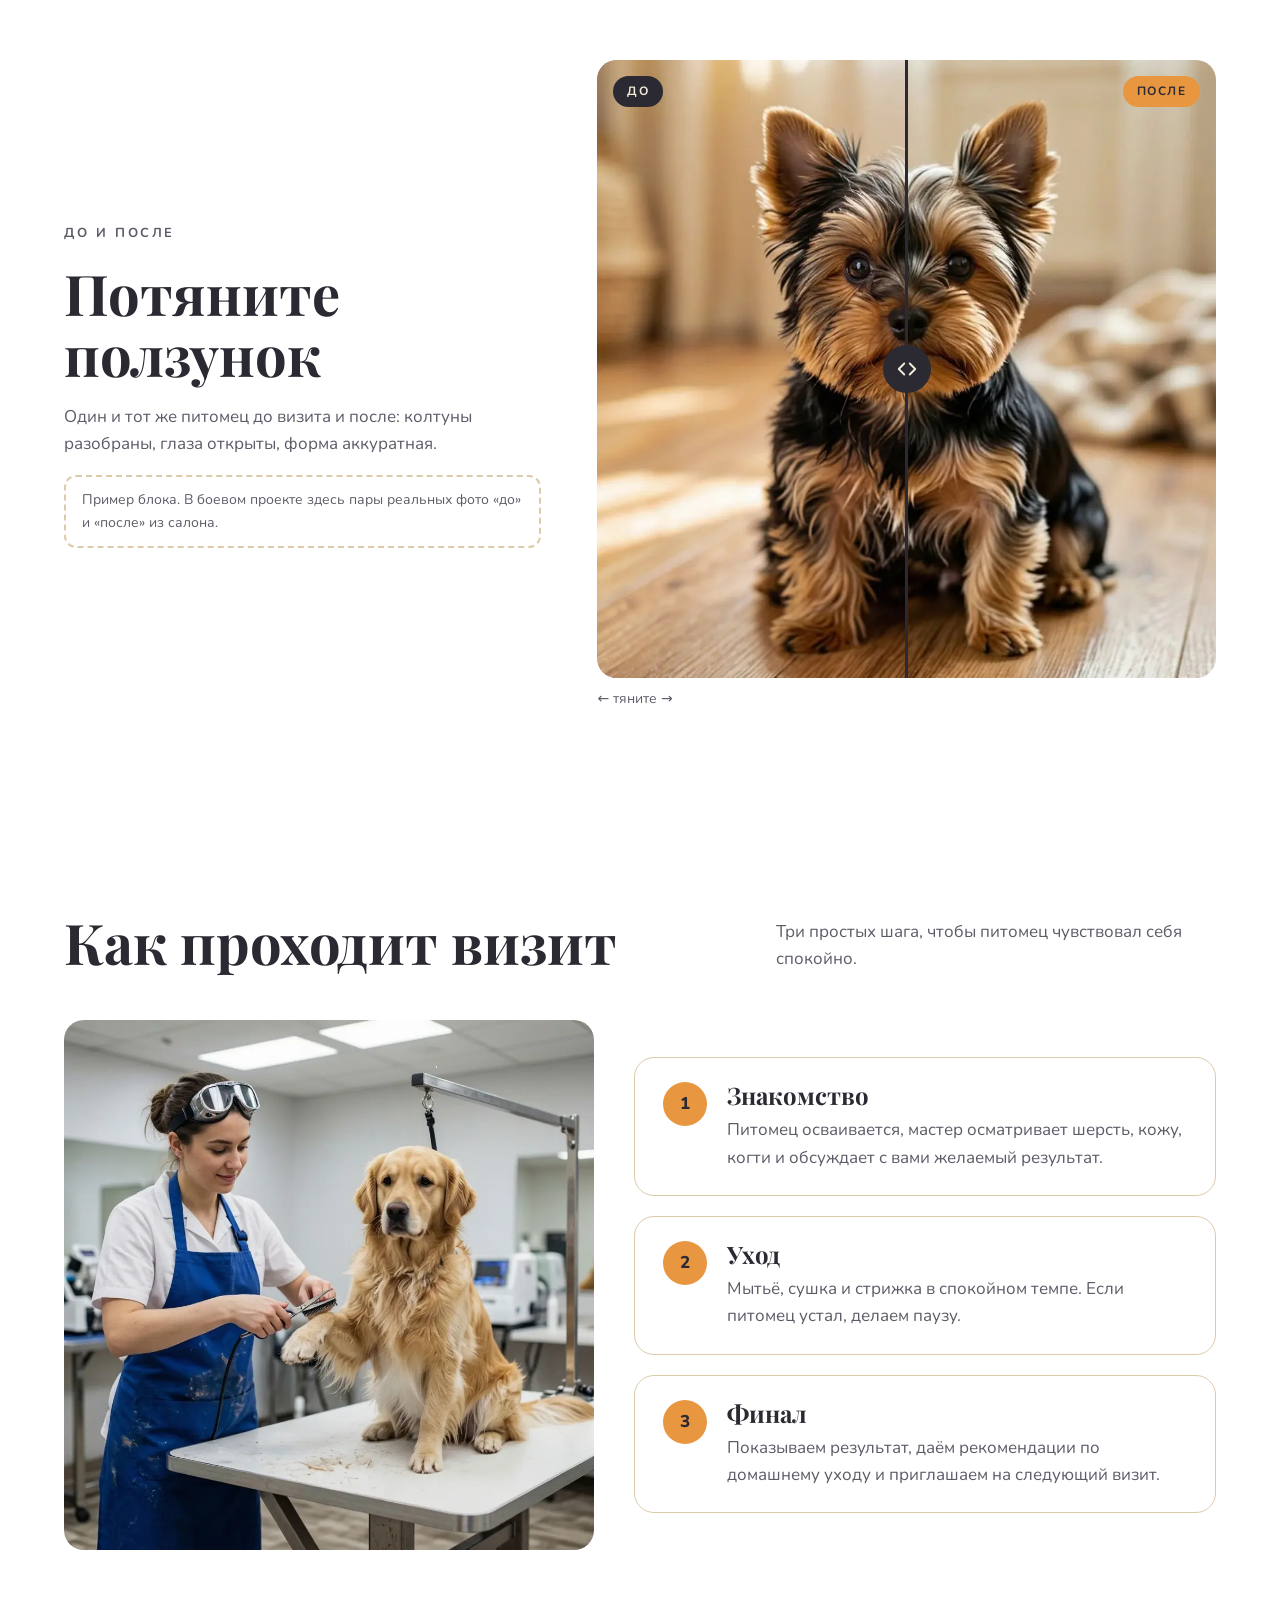
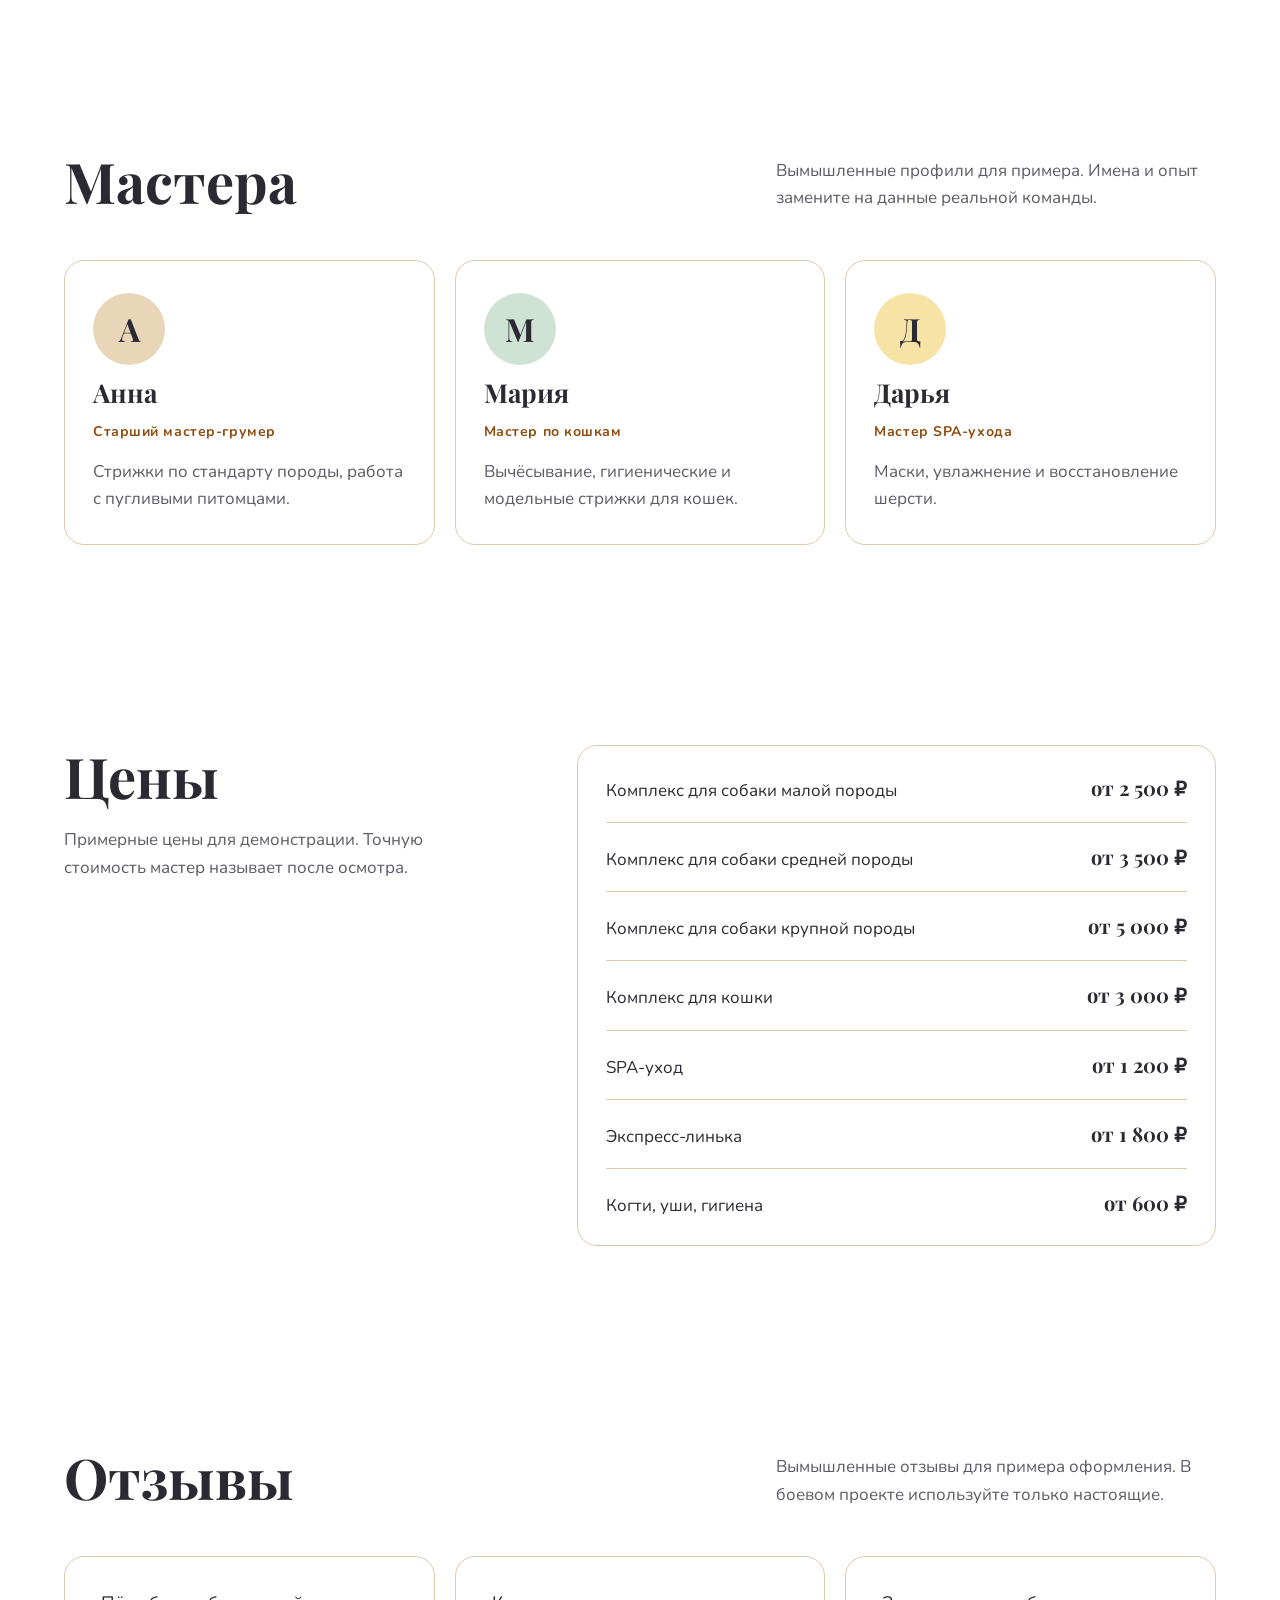
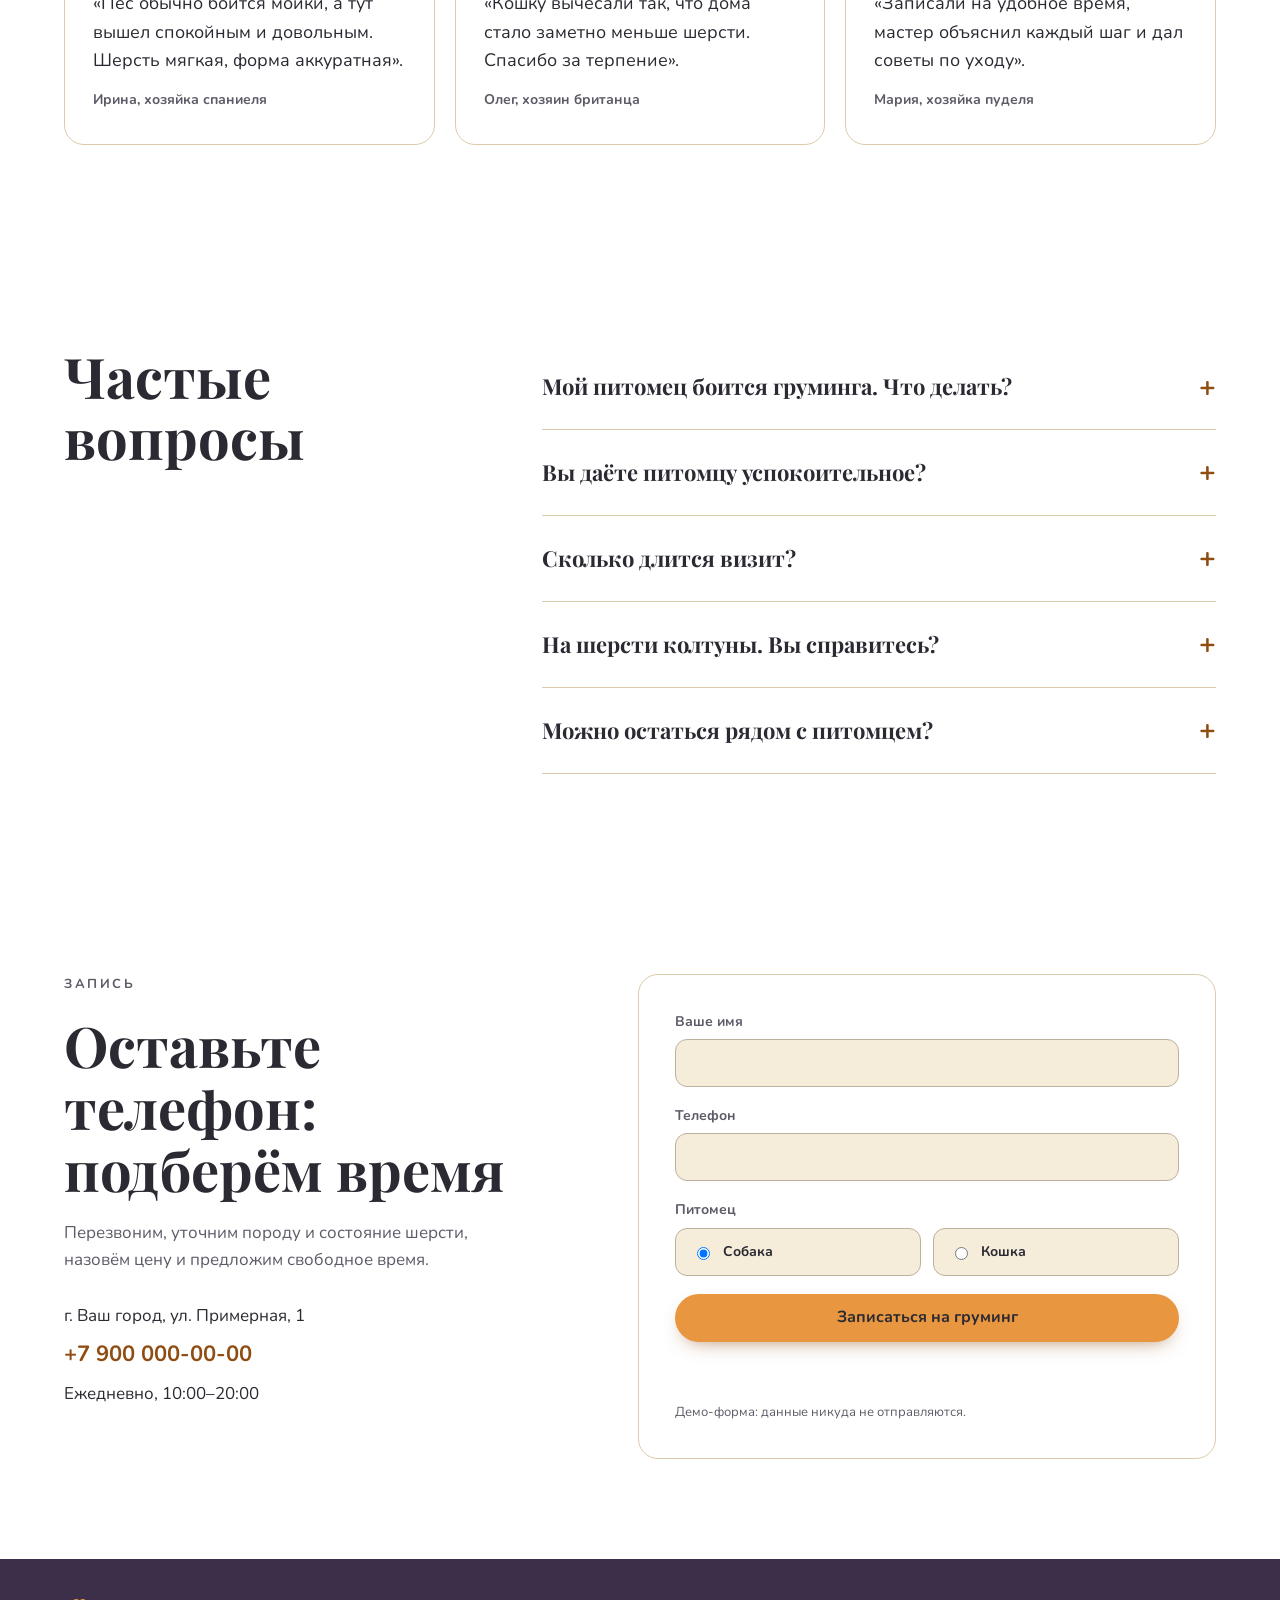
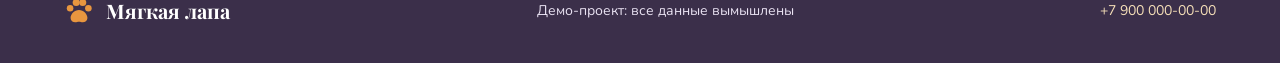
==== commit f307b7c4: "Демо: шесть фото в галерее (добавлены пудель и шнауцер на лугу); уточнить правило про розовый в CLAU" ====
--- a/demo/index.html
+++ b/demo/index.html
@@ -148,13 +148,15 @@
   <div class="container">
     <div class="section-head reveal">
       <h2>Работы мастеров</h2>
-      <p>Питомцы наших клиентов после визита. В боевом проекте здесь фото из салона.</p>
+      <p>Любимцы наших клиентов после визита. В боевом проекте здесь их настоящие фото.</p>
     </div>
     <div class="gallery">
-      <figure class="work reveal"><div class="work-img photo"><img src="assets/pekingese.webp" alt="Пекинес после ухода за шерстью" width="900" height="900" loading="lazy" decoding="async"></div><figcaption>Пекинес: SPA-уход</figcaption></figure>
-      <figure class="work reveal"><div class="work-img photo"><img src="assets/schnauzer.webp" alt="Шнауцер с аккуратным триммингом" width="900" height="900" loading="lazy" decoding="async"></div><figcaption>Шнауцер: тримминг</figcaption></figure>
-      <figure class="work reveal"><div class="work-img photo"><img src="assets/black-cat.webp" alt="Чёрный кот после ухода" width="900" height="900" loading="lazy" decoding="async"></div><figcaption>Чёрный кот: гигиенический уход</figcaption></figure>
-      <figure class="work reveal"><div class="work-img photo"><img src="assets/cat.webp" alt="Рыжая кошка у входа в салон" width="900" height="900" loading="lazy" decoding="async"></div><figcaption>Рыжий кот: вычёсывание подшёрстка</figcaption></figure>
+      <figure class="work reveal"><div class="work-img photo"><img src="assets/pekingese.webp" alt="Пекинес после ухода за шерстью" width="900" height="900" loading="lazy" decoding="async" style="object-position: 50% 50%"></div><figcaption>Пекинес: SPA-уход</figcaption></figure>
+      <figure class="work reveal"><div class="work-img photo"><img src="assets/schnauzer.webp" alt="Шнауцер с аккуратным триммингом" width="900" height="900" loading="lazy" decoding="async" style="object-position: 50% 50%"></div><figcaption>Шнауцер: тримминг</figcaption></figure>
+      <figure class="work reveal"><div class="work-img photo"><img src="assets/black-cat.webp" alt="Чёрный кот после ухода" width="900" height="900" loading="lazy" decoding="async" style="object-position: 50% 50%"></div><figcaption>Чёрный кот: гигиенический уход</figcaption></figure>
+      <figure class="work reveal"><div class="work-img photo"><img src="assets/poodle.webp" alt="Белый пудель с кудрявой шерстью" width="900" height="900" loading="lazy" decoding="async" style="object-position: 50% 40%"></div><figcaption>Пудель: модельная стрижка</figcaption></figure>
+      <figure class="work reveal"><div class="work-img photo"><img src="assets/schnauzer-meadow.webp" alt="Шнауцер на прогулке на лугу" width="900" height="900" loading="lazy" decoding="async" style="object-position: 50% 55%"></div><figcaption>Шнауцер на прогулке</figcaption></figure>
+      <figure class="work reveal"><div class="work-img photo"><img src="assets/cat.webp" alt="Рыжая кошка у входа в салон" width="900" height="900" loading="lazy" decoding="async" style="object-position: 50% 50%"></div><figcaption>Рыжий кот: вычёсывание подшёрстка</figcaption></figure>
     </div>
   </div>
 </section>
--- a/demo/style.css
+++ b/demo/style.css
@@ -119,7 +119,7 @@
 .card p, .person p, .review p { color: var(--muted); }
 
 /* Галерея */
-.gallery { display: grid; grid-template-columns: repeat(4, minmax(0, 1fr)); gap: 20px; }
+.gallery { display: grid; grid-template-columns: repeat(3, minmax(0, 1fr)); gap: 20px; }
 .work { margin: 0; display: flex; flex-direction: column; gap: 12px; }
 .work-img { background: var(--bg); border-radius: var(--radius); aspect-ratio: 4 / 5; overflow: hidden; display: flex; align-items: flex-end; justify-content: center; padding: 16% 14% 0; }
 .work-img svg { width: 100%; height: 100%; transition: transform .6s cubic-bezier(.2, .8, .2, 1); }
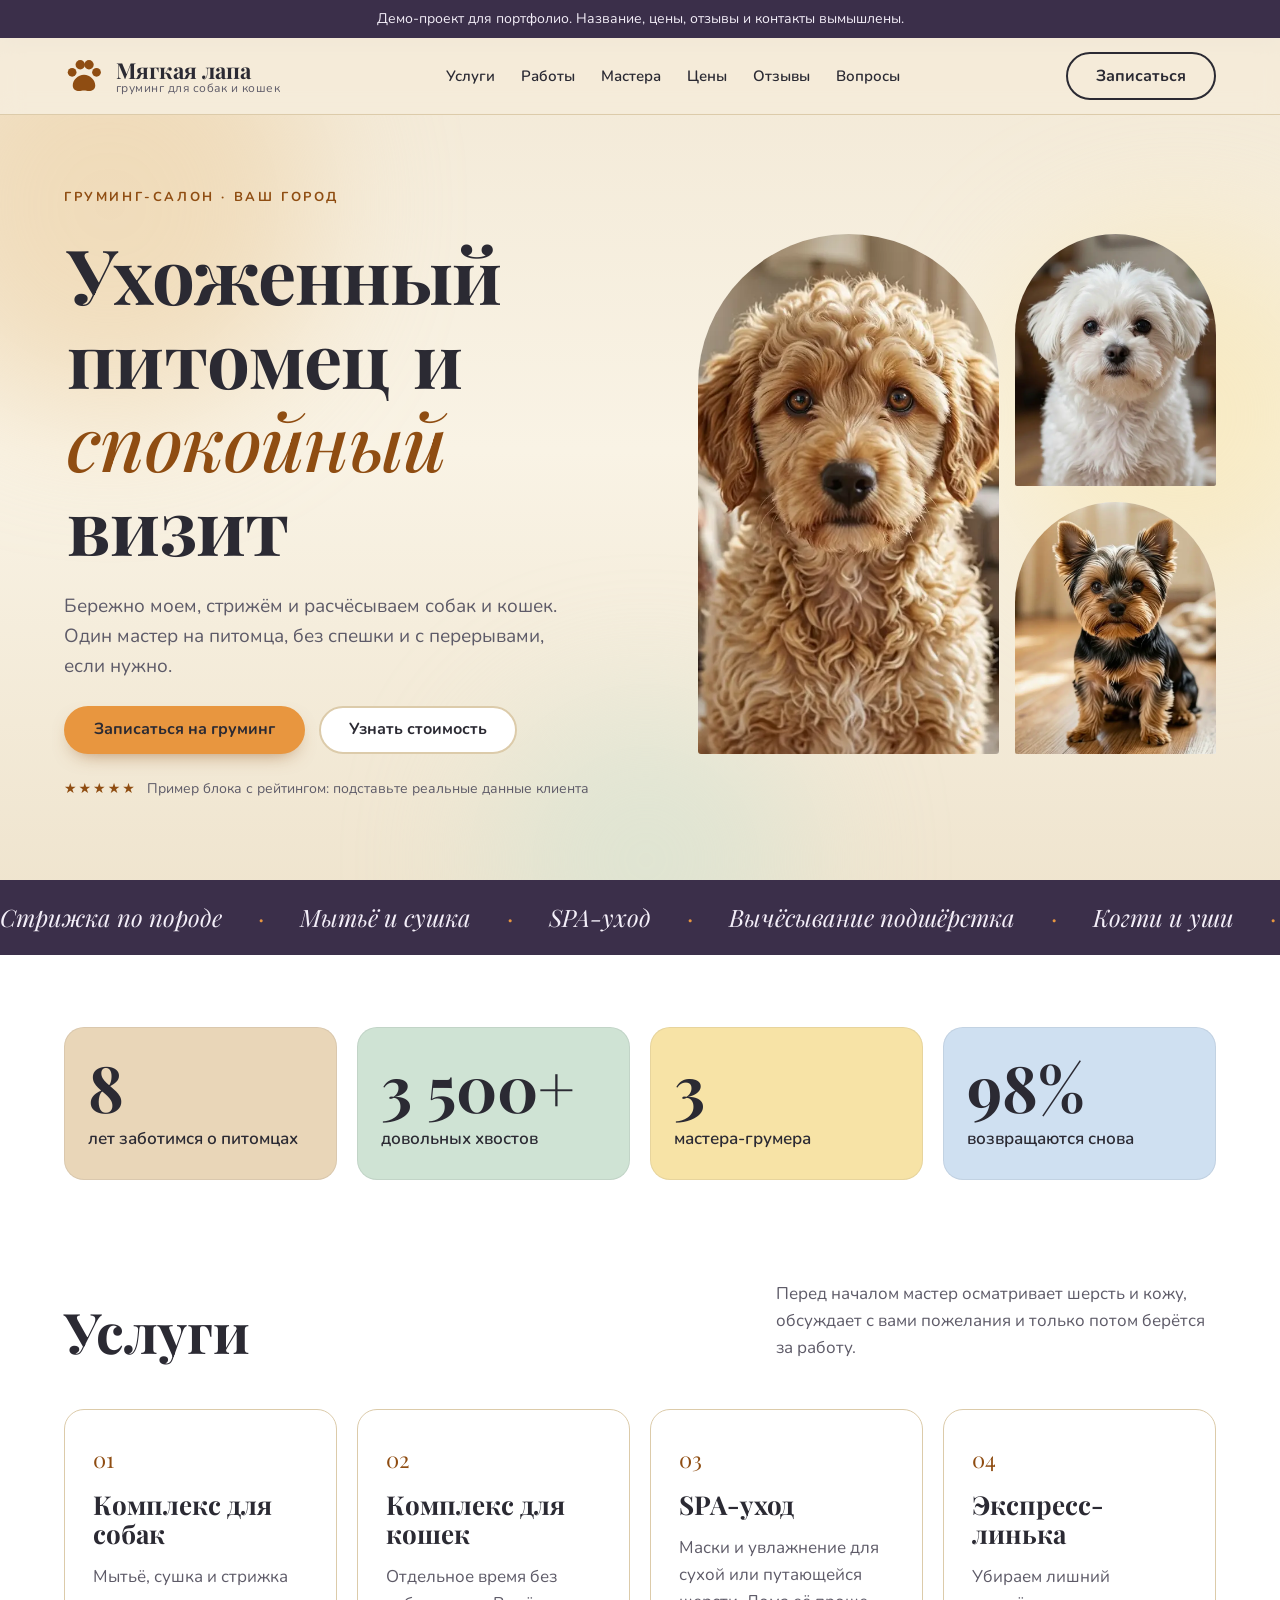
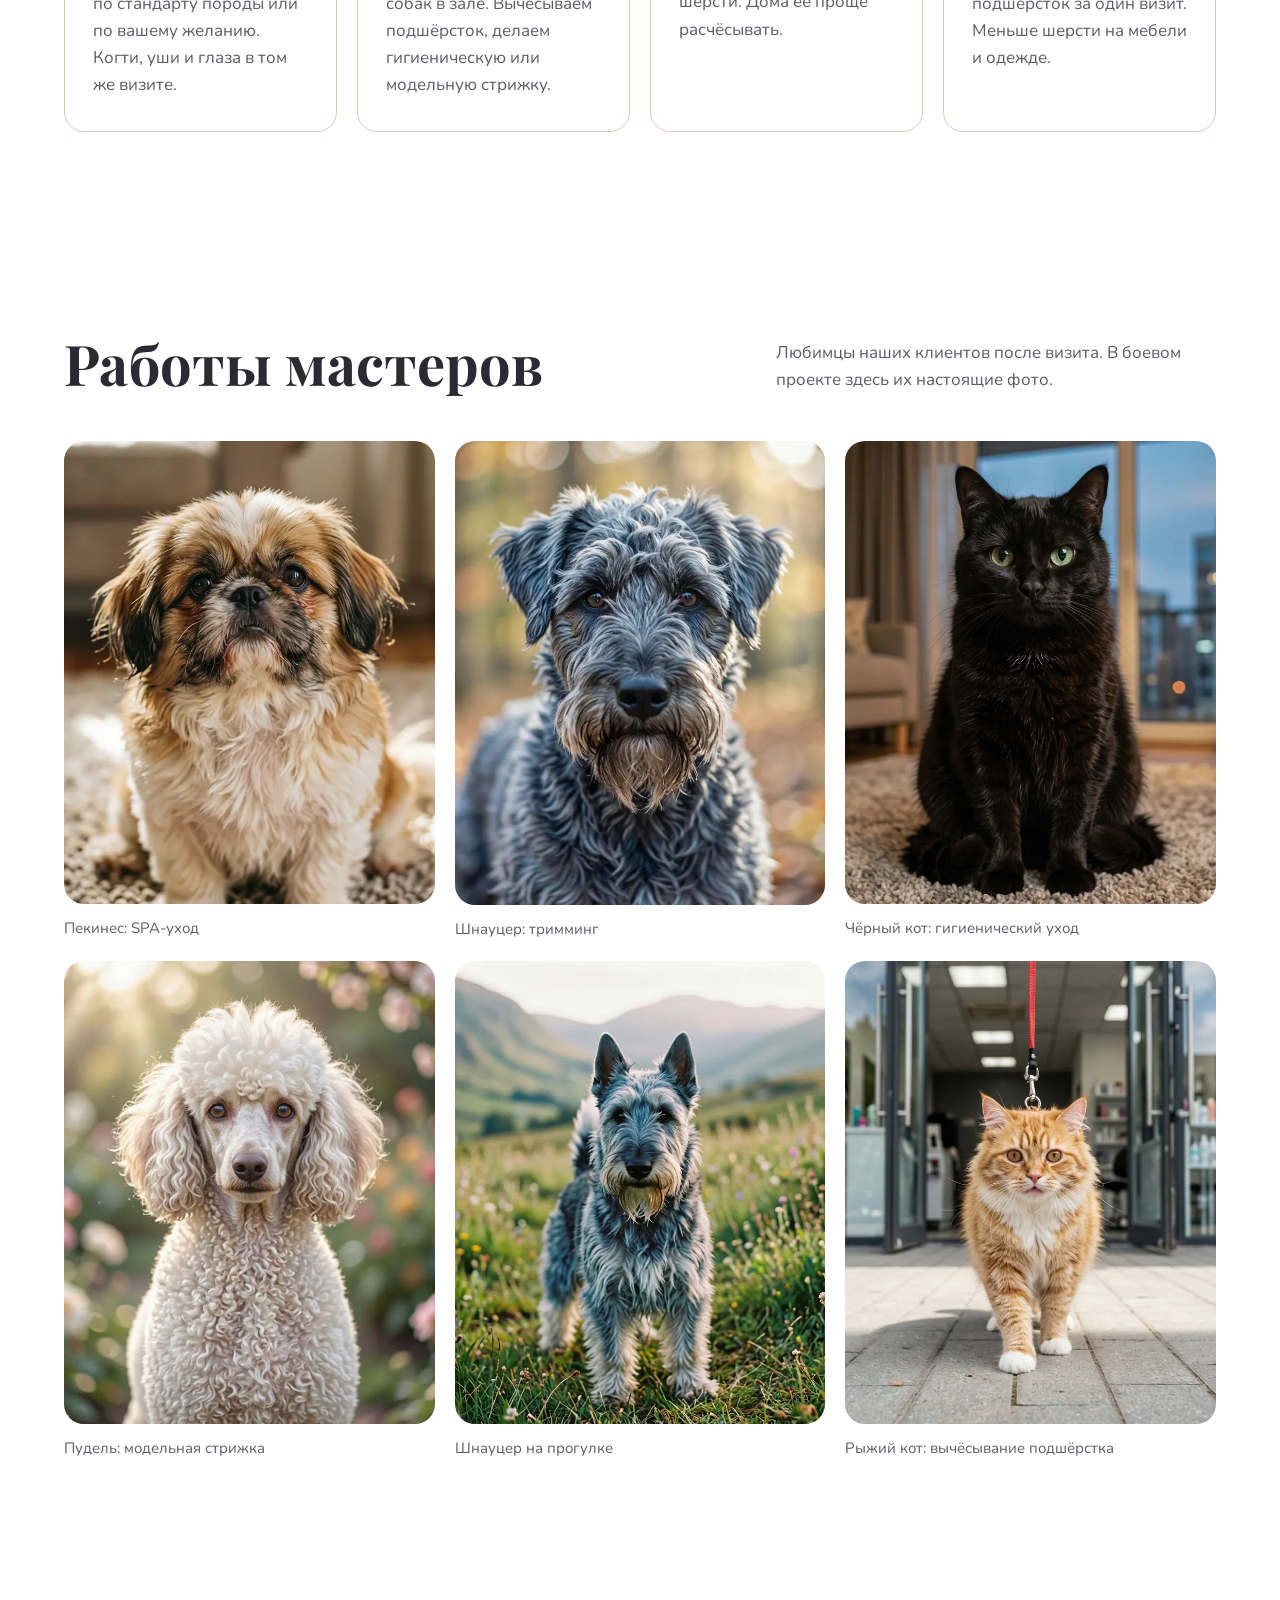
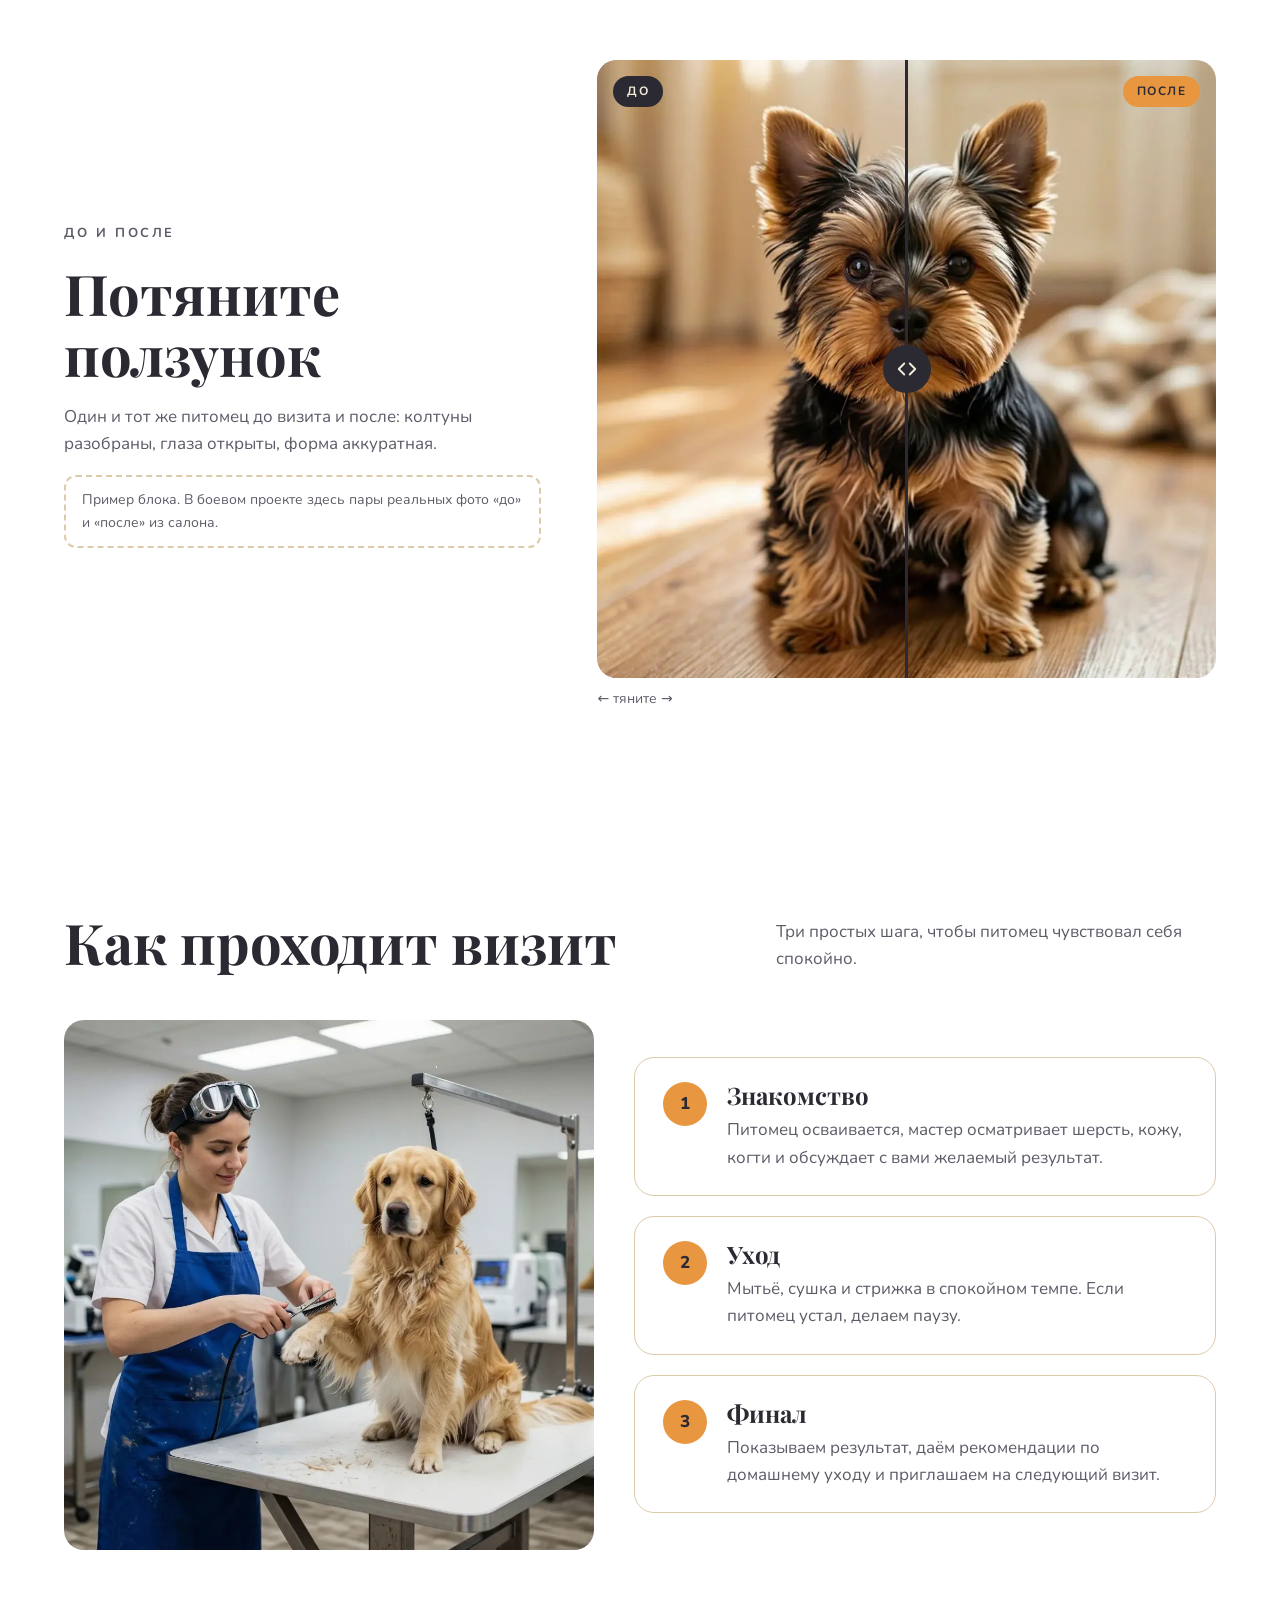
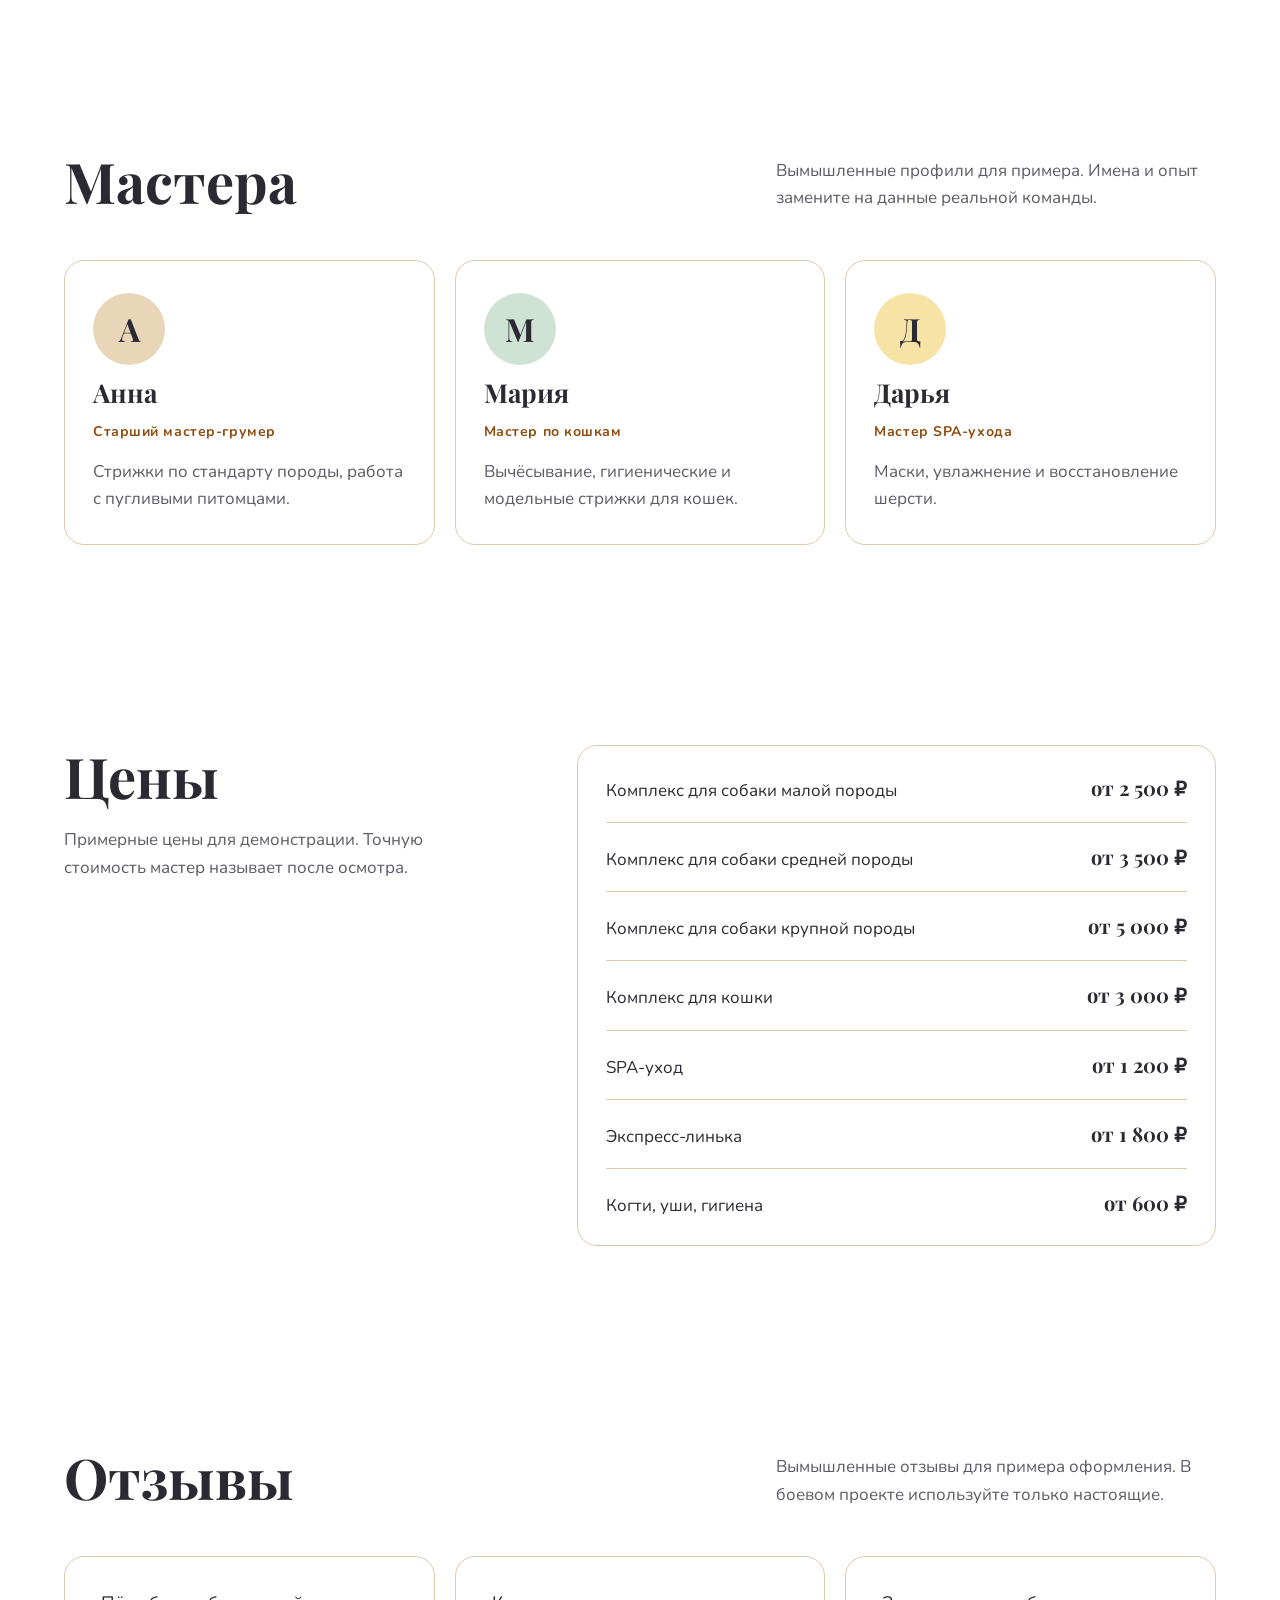
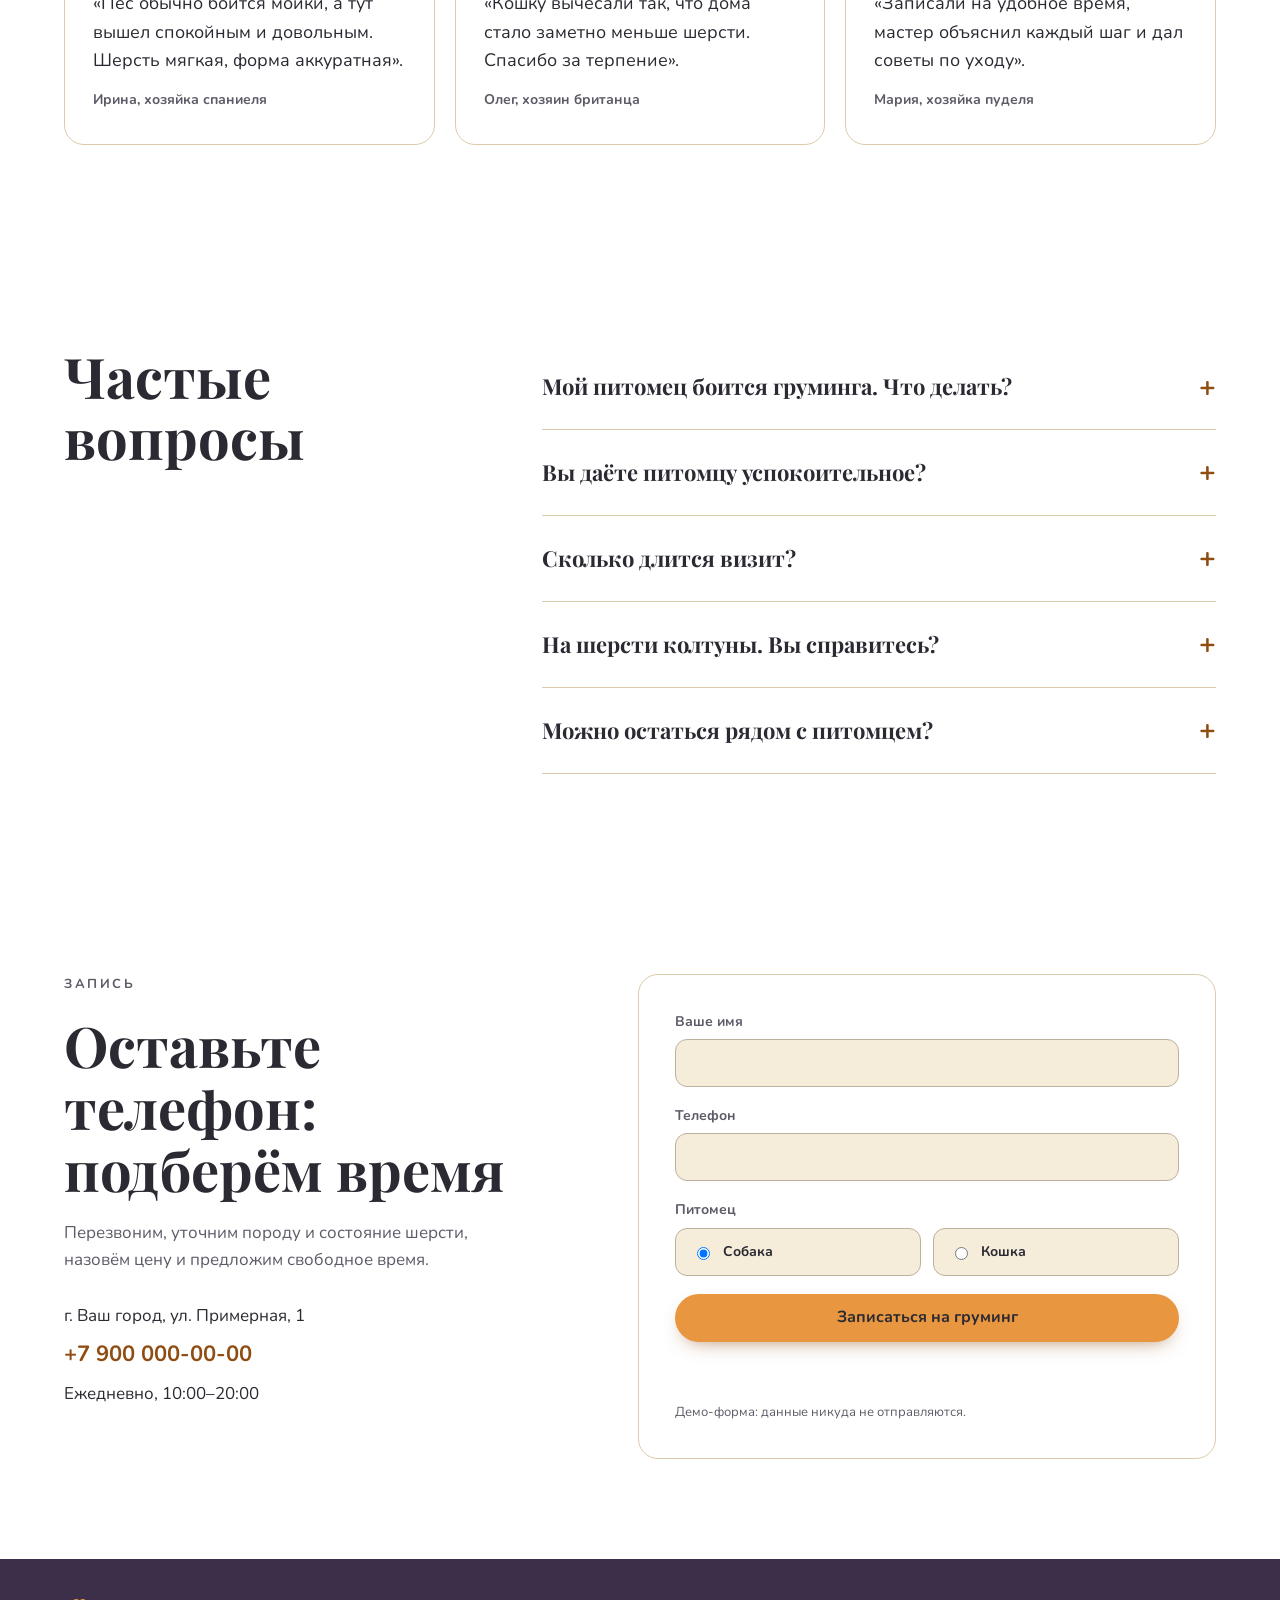
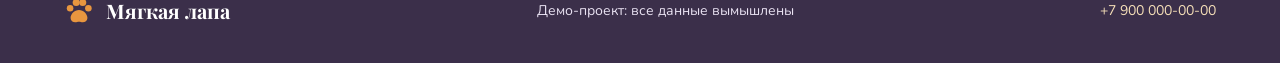
==== commit 1e8b0249: "Pages: версия в адресах CSS/JS, чтобы браузер не брал устаревший кэш после обновления Co-Authored-By" ====
--- a/demo/index.html
+++ b/demo/index.html
@@ -9,7 +9,7 @@
 <link rel="preconnect" href="https://fonts.gstatic.com" crossorigin>
 <link href="https://fonts.googleapis.com/css2?family=Nunito:wght@400;600;700&family=Playfair+Display:ital,wght@0,500;0,700;1,500&display=swap" rel="stylesheet">
 <script>document.documentElement.classList.add('js')</script>
-<link rel="stylesheet" href="style.css">
+<link rel="stylesheet" href="style.css?v=__V__">
 </head>
 <body>
 
@@ -300,6 +300,6 @@
   </div>
 </footer>
 
-<script src="script.js"></script>
+<script src="script.js?v=__V__"></script>
 </body>
 </html>
